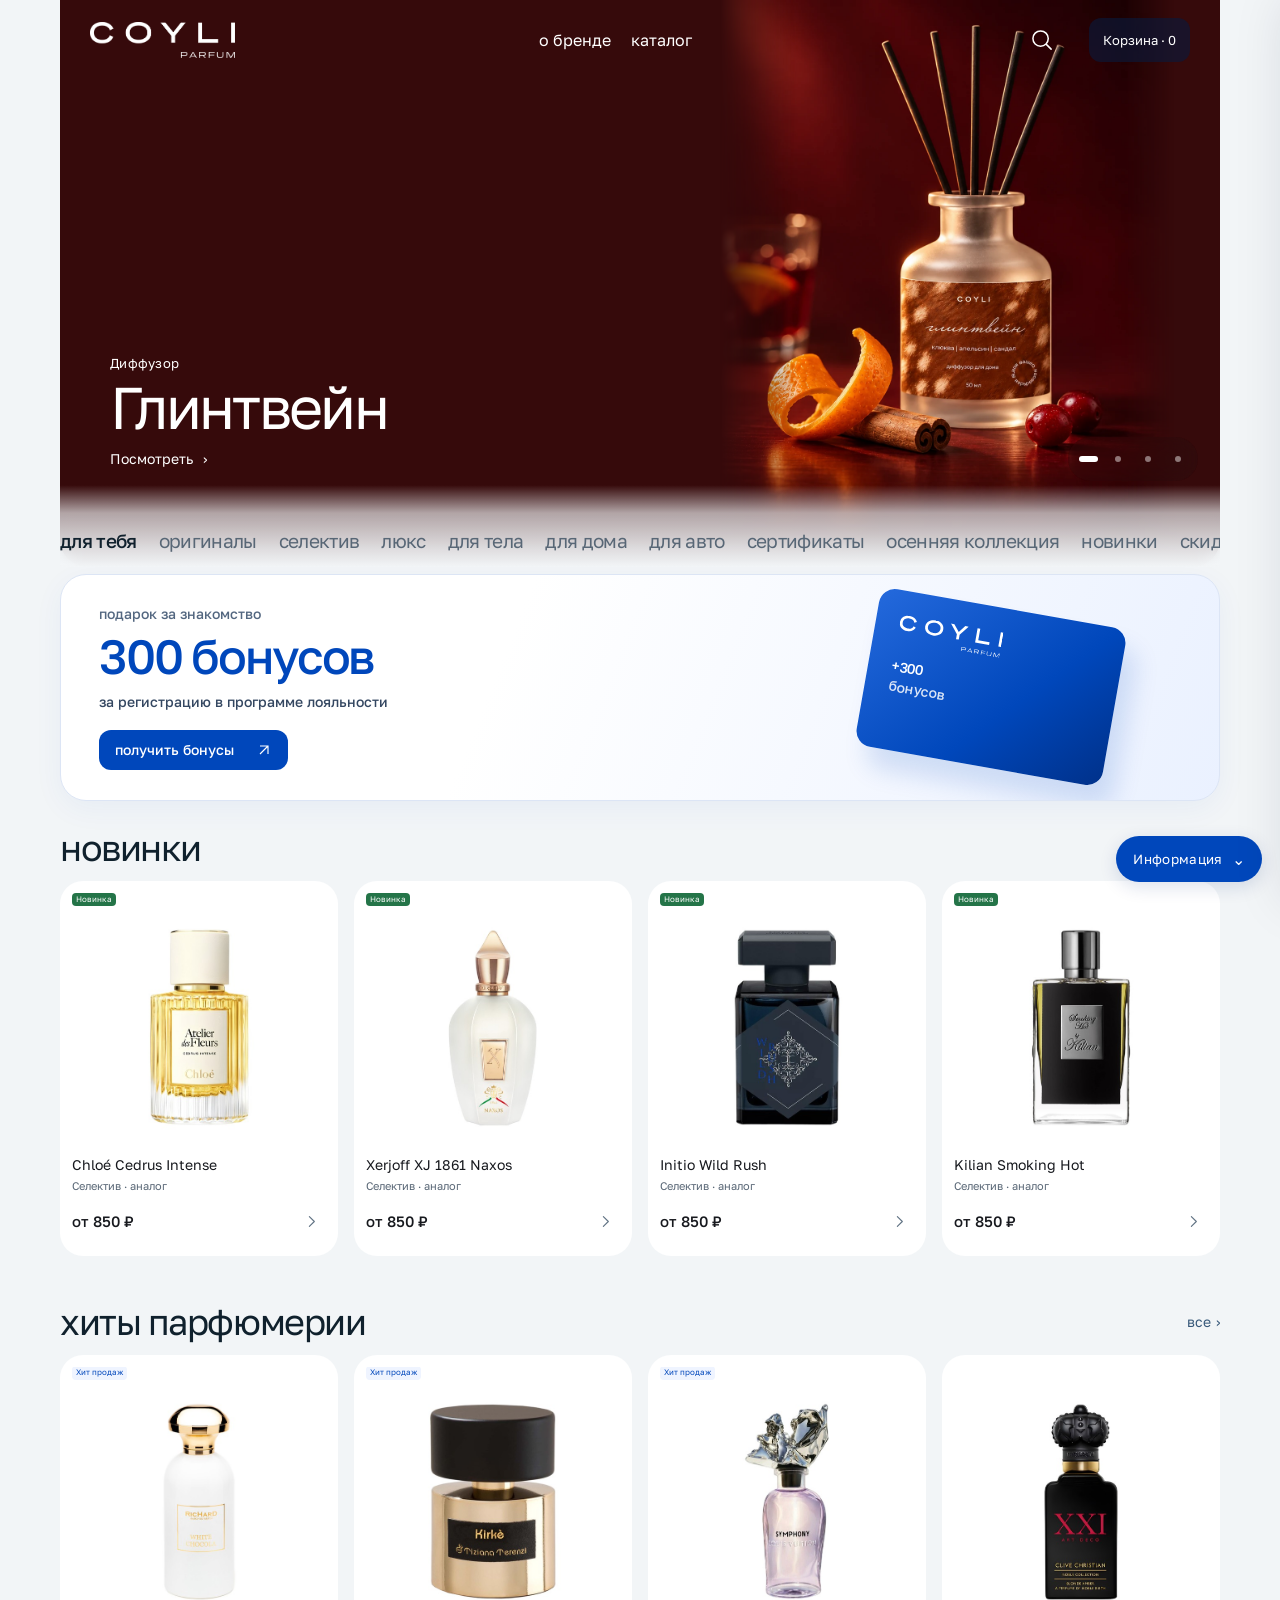
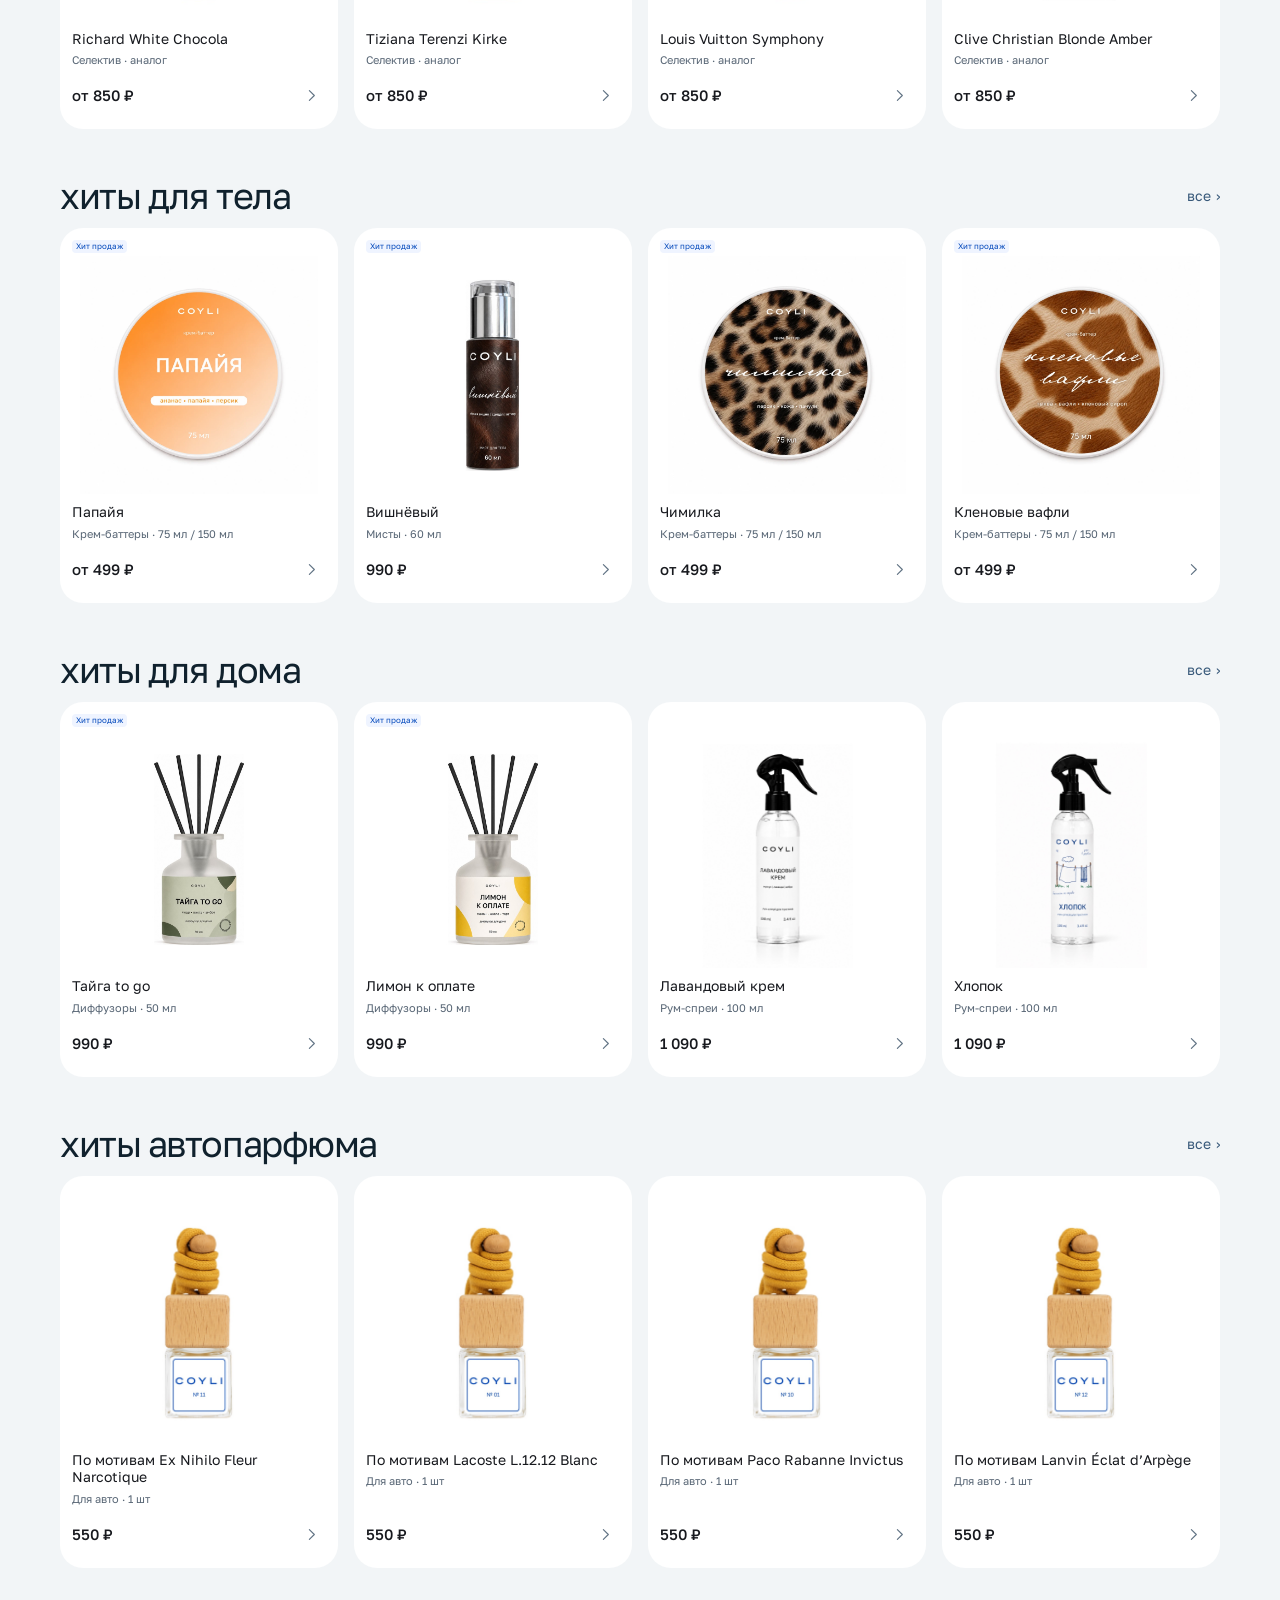
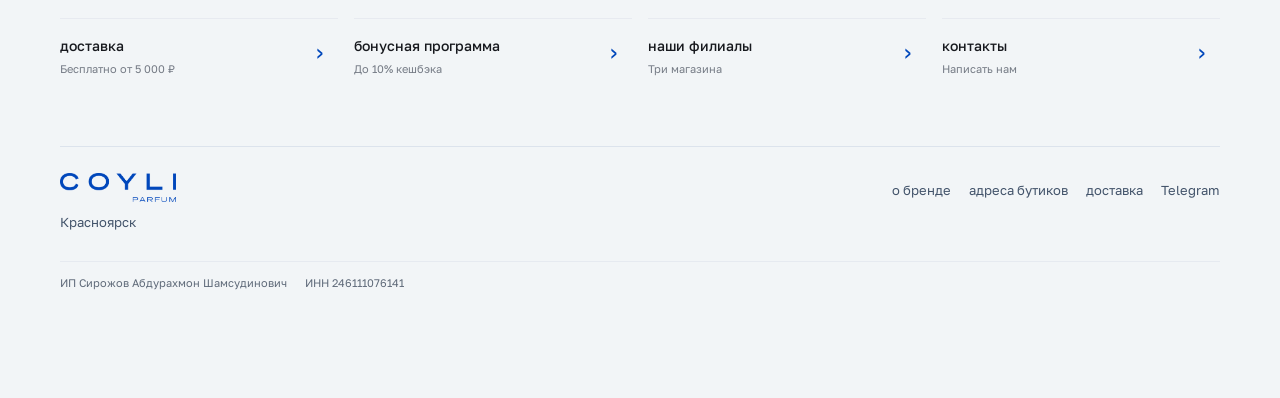
==== index.html @ a5aadf8d "Use original COYLI brandmark, status colours and prominent loyalty card" ====
<!doctype html><html lang="ru"><head><meta charset="utf-8"><meta name="viewport" content="width=device-width,initial-scale=1,viewport-fit=cover"><title>COYLI</title><meta name="application-name" content="COYLI"><meta name="apple-mobile-web-app-title" content="COYLI"><meta name="apple-mobile-web-app-capable" content="yes"><meta name="mobile-web-app-capable" content="yes"><meta name="apple-mobile-web-app-status-bar-style" content="default"><meta name="theme-color" content="#ffffff"><link rel="apple-touch-icon" sizes="180x180" href="assets/app/catalog-touch-180.png?v=20261118-brand-original"><link rel="icon" href="favicon.ico?v=20261118-brand-original" sizes="16x16 32x32 48x48"><link rel="icon" type="image/png" sizes="32x32" href="assets/app/catalog-favicon-32.png?v=20261118-brand-original"><link rel="manifest" href="manifest.webmanifest?v=20261118-brand-original"><link rel="preconnect" href="https://fonts.googleapis.com"><link rel="preconnect" href="https://fonts.gstatic.com" crossorigin><link href="https://fonts.googleapis.com/css2?family=Golos+Text:wght@400;500&display=swap" rel="stylesheet"><style>:root{font-family:"Golos Text",Arial,sans-serif;color:#08080D;background:#fff}*{box-sizing:border-box}body{margin:0}header{position:sticky;top:0;background:#fff;z-index:4;border-bottom:1px solid #eee;padding:17px max(18px,calc((100vw - 1120px)/2));display:flex;align-items:center;justify-content:space-between}.logo{font-weight:500;letter-spacing:.34em;font-size:25px;color:#0047bb;font-weight:600}.sub{font-size:10px;letter-spacing:0;color:#999}.bag{background:#0047bb;color:white;border:0;border-radius:22px;padding:11px 15px;cursor:pointer}.wrap{max-width:1120px;margin:auto;padding:24px 16px 90px}.hero{background:linear-gradient(115deg,#f5f6f9,#e8ecf8);padding:36px 28px;border-radius:23px;margin:18px 0 23px}.hero h1{font-weight:500;font-size:clamp(28px,5vw,48px);margin:0 0 12px;color:#0047bb;letter-spacing:-.04em}.hero p{color:#5c6470;max-width:520px;line-height:1.5}.search{width:100%;padding:16px 18px;border:1px solid #dedede;border-radius:14px;font-size:16px;outline:none}.search:focus{border-color:#0047bb}.tabs{display:flex;gap:9px;overflow:auto;padding:16px 0 20px}.tab{border:0;border-radius:22px;background:#f0f0f0;color:#555;white-space:nowrap;padding:11px 16px;cursor:pointer}.tab.active{background:#0047bb;color:#fff}.status{display:flex;justify-content:space-between;align-items:center;color:#777;font-size:13px;margin:5px 0 16px}.grid{display:grid;grid-template-columns:repeat(4,minmax(0,1fr));gap:14px}.item{background:#f1f1f1;border-radius:19px;padding:14px;display:flex;flex-direction:column;min-height:265px;cursor:pointer}.visual{height:145px;display:flex;justify-content:center;align-items:center;overflow:hidden}.bottle{width:65px;height:108px;border-radius:13px 13px 10px 10px;background:linear-gradient(90deg,#dce3f1,#fff 45%,#d4dce9);box-shadow:8px 8px 20px #0001;position:relative;display:flex;align-items:center;justify-content:center}.bottle:before{content:'';position:absolute;top:-12px;width:34px;height:16px;border-radius:4px;background:#a7a9ad}.bottle span{font-size:10px;letter-spacing:2px;color:#0047bb}.visual.home .bottle{width:85px;height:90px;background:linear-gradient(90deg,#e8d5bd,#fff4e9,#d5b9a0)}.visual.home .bottle:before{background:#b3b3b3;width:90px;height:12px;top:-7px}.visual.car .bottle{height:83px;width:57px;background:linear-gradient(90deg,#e7c892,#fff,#dbbb8b)}.name{font-weight:500;font-size:14px;line-height:1.3;min-height:35px}.meta{font-size:12px;color:#777;margin:7px 0;line-height:1.4;flex:1}.bottom{display:flex;justify-content:space-between;align-items:center;gap:8px}.price{font-weight:500;font-size:15px}.plus{border:0;background:#fff;border-radius:50%;width:32px;height:32px;font-size:22px;cursor:pointer}.overlay{position:fixed;inset:0;background:#0006;z-index:8;display:none;align-items:flex-end;justify-content:center}.overlay.open{display:flex}.panel{background:#fff;width:min(560px,100%);max-height:calc(100dvh - 12px);overflow-y:auto;overscroll-behavior:contain;border-radius:25px 25px 0 0;padding:20px 24px 36px}.close{position:sticky;top:0;float:right;z-index:30;display:flex;align-items:center;justify-content:center;border:0;background:#f0f0f0;color:#111;border-radius:50%;width:44px;height:44px;font-size:29px;line-height:1;cursor:pointer;box-shadow:0 1px 8px #0002}.pillset{display:flex;flex-wrap:wrap;gap:8px;margin:12px 0 22px}.pill{border:1px solid #ddd;border-radius:11px;padding:10px 13px;background:#fff;cursor:pointer}.pill.selected{border-color:#0047bb;color:#0047bb;background:#eff4ff}.primary{width:100%;background:#0047bb;border:0;color:white;border-radius:14px;padding:16px;font-size:15px;cursor:pointer}.muted{font-size:12px;color:#888;line-height:1.5}.cartline{display:flex;justify-content:space-between;gap:15px;border-bottom:1px solid #eee;padding:13px 0}.actions{display:flex;gap:10px}.actions>*{flex:1}.secondary{background:#eee;border:0;border-radius:14px;padding:14px;cursor:pointer}footer{padding:32px 0;color:#999;font-size:12px}@media(max-width:750px){.grid{grid-template-columns:repeat(2,minmax(0,1fr));gap:10px}.item{padding:12px;min-height:255px}.visual{height:120px}.hero{padding:30px 22px}.logo{font-size:22px}.name{font-size:12px}.wrap{padding-top:10px}}.product-photo{width:100%;height:100%;object-fit:contain;display:block;border-radius:12px;background:#fff}.brand-link{display:flex;align-items:center;text-decoration:none}.brand-logo{display:block;width:164px;height:auto;max-height:56px;object-fit:contain}@media(max-width:750px){.brand-logo{width:130px}header{padding-top:12px;padding-bottom:12px}}/* Единый вид товарных карточек */
.grid{align-items:stretch}.item{background:#f6f6f6;min-height:310px;padding:12px;transition:transform .15s ease}.item:active{transform:scale(.99)}
.visual{height:auto;aspect-ratio:1/1;background:#fff;border-radius:14px;margin-bottom:12px;overflow:hidden;flex-shrink:0}
.product-photo{width:100%;height:100%;object-fit:contain;object-position:center;background:#fff;border-radius:0}

.item .name{min-height:0;font-size:15px;line-height:1.35;margin-bottom:7px}
.item .meta{font-size:12px;line-height:1.5;margin:0 0 13px;min-height:34px}
.item .bottom{margin-top:auto}.item .plus{color:#0047bb;font-size:26px;width:36px;height:36px}
.panel .visual{height:260px!important;max-width:360px;margin:0 auto 15px;aspect-ratio:auto;overflow:visible;display:flex;align-items:center;justify-content:center}.panel .product-photo{width:100%;height:100%;object-fit:contain;object-position:center;display:block}
@media(max-width:750px){.grid{gap:10px}.item{padding:10px;min-height:280px;border-radius:17px}.item .name{font-size:13px}.item .meta{font-size:11px}.visual{margin-bottom:10px}.panel .visual{height:230px!important;overflow:visible}}
@media(min-width:751px){.grid{grid-template-columns:repeat(4,minmax(0,1fr))}}
/* Фото и ноты импортированного каталога */
.panel .product-notes{white-space:pre-line;line-height:1.65;font-size:13px;color:#555}

/* Equal bottle height and centering from untouched source photos. */
.photo-frame{height:100%;width:auto;aspect-ratio:1;max-width:100%;position:relative;overflow:hidden;background:#fff;flex-shrink:0}
.photo-frame .product-photo{position:absolute;max-width:none;border-radius:0}
.sale-badge{display:inline-block;align-self:flex-start;background:#0047bb;color:#fff;border-radius:7px;padding:5px 8px;font-size:12px;margin-bottom:8px}.old-price{color:#888;font-size:12px;font-weight:400;margin-right:6px;white-space:nowrap}.sale-price{color:#0047bb;white-space:nowrap}.availability{font-size:11px;line-height:1.5;color:#52614d;margin:0 0 10px}.original-location{color:#0047bb;background:#f3f6fc;border-radius:12px;padding:14px 16px;margin:0 0 16px;font-size:13px;line-height:1.5}.original-location[hidden]{display:none}.item .bottom .price{display:flex;flex-wrap:wrap;align-items:baseline;gap:3px}.panel .old-price{font-size:17px}.panel .availability{font-size:13px}
</style><link rel="stylesheet" href="gift-cards.css?v=20261116-2"><style>
.coyli-services{margin:22px 0 30px}.coyli-services h2{font-size:21px;font-weight:400;letter-spacing:-.025em;margin:0 0 17px;color:#222}.coyli-services-grid{display:grid;grid-template-columns:repeat(4,minmax(0,1fr));gap:12px}.coyli-service{border:1px solid #ebedf1;border-radius:15px;background:#fafbfc;padding:18px 15px;text-align:left;cursor:pointer;color:#252a33;min-height:125px;display:flex;flex-direction:column;gap:10px;font:inherit}.coyli-service svg{width:24px;height:24px;stroke:#0047bb;stroke-width:1.4;fill:none}.coyli-service strong{font-size:14px;font-weight:500}.coyli-service small{font-size:11px;line-height:1.5;color:#7c828d}.coyli-info-overlay{position:fixed;inset:0;background:#10172580;z-index:12;display:none;align-items:flex-end;justify-content:center}.coyli-info-overlay.open{display:flex}.coyli-info-panel{background:white;border-radius:22px 22px 0 0;padding:26px 24px 36px;width:min(580px,100%);max-height:85dvh;overflow:auto}.coyli-info-panel h2{font-size:26px;font-weight:400;letter-spacing:-.03em;margin:0 42px 18px 0}.coyli-info-panel p,.coyli-info-panel li{font-size:14px;line-height:1.7;color:#59606a}.coyli-info-panel h3{font-size:15px;font-weight:500;margin:20px 0 6px}.coyli-info-panel .coyli-info-close{float:right;border:0;background:#f2f3f5;border-radius:50%;width:36px;height:36px;font-size:23px;cursor:pointer}.coyli-info-panel a{color:#0047bb;text-decoration:none}.coyli-info-panel .coyli-info-link{display:inline-block;margin-top:12px;padding:12px 17px;background:#0047bb;color:#fff;border-radius:10px;font-size:13px}@media(max-width:650px){.coyli-services-grid{grid-template-columns:repeat(2,minmax(0,1fr));gap:9px}.coyli-service{min-height:124px;padding:15px 12px}.coyli-service strong{font-size:13px}.coyli-services h2{font-size:19px}}
</style><style>
/* Quiet, editorial navigation rather than dashboard tiles */
.coyli-services{margin:28px 0 35px;border-top:1px solid #e9ebef}
.coyli-services h2{font-size:12px;font-weight:400;letter-spacing:.12em;text-transform:uppercase;color:#0047bb;margin:23px 0 8px}
.coyli-services-grid{display:grid;grid-template-columns:repeat(2,minmax(0,1fr));gap:0 32px}
.coyli-service{background:transparent;border:0;border-bottom:1px solid #e9ebef;border-radius:0;min-height:0;padding:20px 4px;display:grid;grid-template-columns:1fr 18px;gap:5px 10px;align-items:center}
.coyli-service svg{display:none}
.coyli-service:after{content:'›';grid-column:2;grid-row:1/3;color:#0047bb;font-size:24px;font-weight:300;line-height:1;font-family:Arial,sans-serif}
.coyli-service strong{font-size:16px;font-weight:400;letter-spacing:-.01em}
.coyli-service small{font-size:12px;color:#90949b}
.coyli-info-overlay{background:rgba(15,22,35,.32)}
.coyli-info-panel{border-radius:20px 20px 0 0;padding:28px 25px 38px}
.coyli-info-panel h2{font-size:25px;font-weight:400}
.coyli-info-panel h3{font-size:12px;font-weight:500;letter-spacing:.11em;text-transform:uppercase;color:#0047bb;margin:24px 0 9px}
.coyli-info-panel p,.coyli-info-panel li{font-size:14px;color:#5f646d;line-height:1.75}
@media(max-width:650px){.coyli-services-grid{grid-template-columns:1fr}.coyli-services h2{font-size:11px}.coyli-service{padding:16px 3px}.coyli-service strong{font-size:15px}}
</style><style>
/* COYLI storefront refresh — editorial hero, quick shopping navigation */
[hidden]{display:none!important}
:root{--coyli-blue:#0047BB}html{scroll-behavior:smooth}body{background:#fff;color:#17191e}
header{padding-top:14px;padding-bottom:14px;border-bottom:1px solid #f0f0f2}
.bag{border-radius:12px;font-size:12px;font-weight:400;padding:12px 14px}
.wrap{padding-top:12px}.hero{margin:4px 0 16px;background:#f4f5f8;border-radius:16px;padding:40px 34px;min-height:280px;display:flex;align-items:center}
.hero-copy{max-width:650px}.hero-kicker,.coyli-kicker{font-size:10px;letter-spacing:.16em;color:#0047BB;font-weight:400}
.hero h1{color:#20242b;font-size:clamp(28px,4vw,44px);font-weight:400;line-height:1.14;letter-spacing:-.045em;margin:16px 0 12px;max-width:590px}
.hero p{color:#737986;font-size:14px;line-height:1.65;margin:0 0 22px;max-width:390px}
.coyli-hero-cta{display:inline-flex;gap:16px;align-items:center;text-decoration:none;background:#0047BB;color:#fff;border-radius:10px;padding:12px 17px;font-size:13px;font-weight:400}
.coyli-hero-cta span{font-family:Arial,sans-serif;font-size:17px}
.coyli-quick{display:grid;grid-template-columns:repeat(4,minmax(0,1fr));gap:10px;margin:18px 0 33px}
.coyli-quick button{border:1px solid #eef0f2;background:#f7f8fa;border-radius:13px;padding:20px 15px;min-height:92px;display:flex;flex-direction:column;justify-content:flex-end;text-align:left;gap:7px;cursor:pointer;font-family:inherit;color:#20242b}
.coyli-quick span{font-size:14px;font-weight:500}.coyli-quick small{font-size:11px;color:#8a8f99}
.coyli-catalog-heading{margin:0 0 15px;scroll-margin-top:100px}.coyli-catalog-heading h2{font-size:25px;font-weight:400;letter-spacing:-.035em;margin:9px 0 0}
.search{background:#f6f7f9;border:1px solid transparent;border-radius:12px;padding:16px 18px;font-family:inherit;font-size:14px}
.search:focus{background:#fff;border-color:#0047BB}
.tabs{gap:7px;padding:13px 0 17px;scrollbar-width:none}.tabs::-webkit-scrollbar{display:none}
.tab{border-radius:9px;padding:11px 14px;background:#f4f5f6;color:#535964;font-size:12px;font-family:inherit}
.tab.active{background:#0047BB;color:#fff}.status{font-size:12px;color:#9196a0}
.grid{gap:13px}.item{background:#fff;border:1px solid #f0f0f2;border-radius:13px;padding:11px;min-height:0}
.visual{background:#f8f8f9;border-radius:10px;margin-bottom:12px}.product-photo,.photo-frame{background:#fff}
.item .name{font-size:13px;font-weight:500}.item .meta{font-size:11px;color:#9297a0}
.item .price{font-size:14px}.item .plus{background:#0047BB;color:#fff;border-radius:10px;font-size:22px;width:34px;height:34px;line-height:1}
.coyli-services{margin:55px 0 24px;padding-top:20px;border-top:1px solid #eceef1}
.coyli-services h2{font-size:13px;color:#252b33;letter-spacing:0;text-transform:none;font-weight:500;margin:4px 0 10px}
.coyli-services-grid{grid-template-columns:repeat(4,minmax(0,1fr));gap:0 22px}
.coyli-service{padding:16px 0;grid-template-columns:1fr 12px;min-height:0}
.coyli-service:after{content:'›';font-family:Arial,sans-serif;font-size:21px;color:#0047BB;line-height:1}
.coyli-service strong{font-size:13px;font-weight:400}.coyli-service small{font-size:11px}
@media(max-width:750px){
header{padding:12px 17px}.wrap{padding:10px 15px 75px}
.hero{min-height:0;padding:30px 23px 29px;margin:0 0 13px;border-radius:15px}
.hero h1{font-size:29px;max-width:340px;margin:13px 0 12px}
.hero p{font-size:13px;line-height:1.55;margin-bottom:19px}
.coyli-quick{grid-template-columns:repeat(4,minmax(0,1fr));gap:7px;margin:12px 0 29px}
.coyli-quick button{padding:12px 8px;min-height:78px;border-radius:10px;gap:6px}
.coyli-quick span{font-size:11px;line-height:1.25}.coyli-quick small{font-size:9px;line-height:1.3}
.coyli-catalog-heading h2{font-size:23px}.coyli-catalog-heading{margin-bottom:12px}
.grid{gap:9px}.item{padding:8px;border-radius:12px}
.item .name{font-size:12px}.item .meta{font-size:10px}
.coyli-services{margin-top:40px}.coyli-services-grid{grid-template-columns:repeat(2,minmax(0,1fr));gap:0 16px}
.coyli-service{padding:14px 0}.coyli-service strong{font-size:12px}.coyli-service small{font-size:10px}
}
</style><style>
/* 2026 refined storefront: visual rhythm, information visible before products */
.hero{position:relative;overflow:hidden;background:linear-gradient(125deg,#f5f5f6 0%,#eef1f7 62%,#dce6f7 100%);min-height:320px}
.hero:before{content:"";position:absolute;width:360px;height:360px;right:-110px;top:-125px;border-radius:50%;background:radial-gradient(circle,#fff9 0%,#ffffff00 72%);pointer-events:none}
.hero:after{content:"COYLI";position:absolute;right:24px;bottom:-45px;font-size:clamp(90px,16vw,190px);letter-spacing:.16em;color:#0047BB08;pointer-events:none;font-weight:500}
.hero-copy{position:relative;z-index:1}
.hero h1{max-width:490px;font-size:clamp(30px,4.1vw,49px);line-height:1.12}
.coyli-benefits{display:flex;flex-wrap:wrap;gap:7px 22px;margin:18px 0 18px;padding:0 4px;color:#596575;font-size:11px}
.coyli-benefits span{display:flex;align-items:center;gap:8px}
.coyli-benefits span:before{content:"";display:block;width:5px;height:5px;background:#0047BB;border-radius:50%}
.coyli-services{margin:0 0 25px;padding:0;border:0}
.coyli-services h2{display:none}
.coyli-services-grid{display:grid;grid-template-columns:repeat(4,minmax(0,1fr));gap:9px}
.coyli-service{background:#fff;border:1px solid #e8ebf0;border-radius:13px;padding:14px 12px;min-height:76px;display:grid;grid-template-columns:1fr 13px;align-content:center;gap:5px 4px;transition:border-color .2s,background .2s}
.coyli-service:hover{border-color:#b8c8e5;background:#f9fbff}
.coyli-service:after{content:"›";font-size:21px;grid-row:1/3;grid-column:2;align-self:center}
.coyli-service strong{font-size:12px;font-weight:500;color:#28303b}
.coyli-service small{font-size:10px;line-height:1.3;color:#858d9b}
.coyli-quick{margin:14px 0 31px}
.coyli-quick button{position:relative;overflow:hidden;background:linear-gradient(140deg,#f6f7f9,#e9eef7);border:0;min-height:98px;padding:16px}
.coyli-quick button:nth-child(2){background:linear-gradient(135deg,#f8f5f2,#f0e8e2)}
.coyli-quick button:nth-child(3){background:linear-gradient(135deg,#f5f2ec,#e9e3d8)}
.coyli-quick button:nth-child(4){background:linear-gradient(135deg,#eef3fb,#e3eaf8)}
.coyli-quick button:after{content:"↗";position:absolute;right:13px;top:10px;font-size:17px;color:#0047BB;font-family:Arial,sans-serif}
.coyli-quick span{font-size:14px}.coyli-quick small{font-size:11px}
@media(max-width:750px){
.hero{min-height:0;padding:29px 23px 32px}
.hero:after{font-size:100px;right:-15px;bottom:-23px}
.hero h1{font-size:30px;max-width:330px}
.coyli-benefits{gap:9px 15px;margin:14px 0 15px;font-size:10px}
.coyli-services{margin:0 0 20px}
.coyli-services-grid{grid-template-columns:repeat(2,minmax(0,1fr));gap:8px}
.coyli-service{min-height:70px;padding:12px 13px;border-radius:12px}
.coyli-service strong{font-size:12px}.coyli-service small{font-size:10px}
.coyli-quick{display:grid;grid-template-columns:repeat(2,minmax(0,1fr));gap:9px;margin:0 0 27px}
.coyli-quick button{min-height:92px;padding:16px 13px}
.coyli-quick span{font-size:14px}.coyli-quick small{font-size:11px}
}
</style><style>
/* Always-accessible COYLI information drawer */
.coyli-side-trigger{position:fixed;right:0;top:44%;z-index:85;display:flex;align-items:center;gap:9px;writing-mode:vertical-rl;transform:none;background:#0047BB;color:white;border:0;border-radius:12px 0 0 12px;padding:17px 10px;font:500 11px/1.2 inherit;letter-spacing:.025em;box-shadow:0 5px 18px #002c7a24;cursor:pointer}
.coyli-side-trigger span:last-child{font-size:16px}
.coyli-side-backdrop{position:fixed;inset:0;background:#141a2880;z-index:180;opacity:0;pointer-events:none;transition:opacity .22s}
.coyli-side-backdrop.open{opacity:1;pointer-events:auto}
.coyli-side-drawer{position:fixed;right:0;top:0;bottom:0;width:min(380px,90vw);background:#fff;z-index:181;box-shadow:-12px 0 50px #0d1a3220;transform:translateX(105%);transition:transform .25s ease;overflow-y:auto;padding:30px 24px}
.coyli-side-drawer.open{transform:translateX(0)}
.coyli-side-head{display:flex;justify-content:space-between;align-items:start;gap:15px;margin-bottom:34px}
.coyli-side-head small{font-size:10px;letter-spacing:.18em;color:#0047BB}
.coyli-side-head h2{font-size:25px;font-weight:400;line-height:1.2;margin:13px 0 0;letter-spacing:-.035em}
.coyli-side-head button{border:0;background:#f3f5f7;border-radius:50%;width:36px;height:36px;font-size:24px;cursor:pointer;color:#323b4a}
.coyli-side-links{display:grid}
.coyli-side-links button{position:relative;display:flex;flex-direction:column;align-items:flex-start;text-align:left;gap:8px;padding:19px 32px 19px 0;border:0;border-bottom:1px solid #eceef1;background:#fff;font-family:inherit;cursor:pointer}
.coyli-side-links strong{font-size:15px;font-weight:500;color:#242a34}
.coyli-side-links small{font-size:12px;color:#8a919c}
.coyli-side-links button>span{position:absolute;right:0;top:25px;color:#0047BB;font-size:19px}
@media(max-width:750px){.coyli-side-trigger{top:auto;bottom:100px;right:12px;writing-mode:horizontal-tb;border-radius:50px;padding:12px 15px;font-size:11px;box-shadow:0 4px 18px #002c7a30}.coyli-side-trigger span:last-child{transform:rotate(-90deg)}.coyli-side-drawer{padding:28px 22px}}
</style><style>
/* Rounded, shopping-first COYLI mobile storefront */
.hero{background:linear-gradient(120deg,#eee7df,#d6c5b8 65%,#bda99b);border-radius:25px;min-height:310px;padding:40px 32px;margin:8px 0 22px;overflow:hidden}
.hero:after{content:"";right:-70px;bottom:-85px;width:300px;height:300px;border-radius:50%;background:radial-gradient(circle at 35% 35%,#ffffff70,#ad826b40 60%,transparent 70%);position:absolute;pointer-events:none}
.hero h1{color:#342922;font-size:clamp(32px,4.5vw,53px);max-width:480px;letter-spacing:-.045em;font-weight:400}
.hero p{color:#655a55}.hero-kicker{color:#665044}
.coyli-hero-cta{background:#fff;color:#2d2927;border-radius:999px;padding:13px 19px}
.coyli-quick{display:flex!important;gap:17px;overflow-x:auto;scroll-snap-type:x mandatory;padding:2px 3px 14px;margin:0 0 17px;scrollbar-width:none}
.coyli-quick[hidden]{display:none!important}
.coyli-quick button,.coyli-quick button:nth-child(n){background:transparent;border:0;border-radius:0;min-height:0;min-width:91px;width:91px;flex:0 0 91px;padding:0;display:flex;align-items:center;justify-content:flex-start;flex-direction:column;gap:10px;scroll-snap-align:start}
.coyli-quick button:after{display:none}
.coyli-category-circle{display:grid;place-items:center;width:84px;height:84px;border-radius:50%;background:linear-gradient(140deg,#f1f3f7,#dfe7f5);border:4px solid white;outline:1px solid #e8ebf1;color:#0047BB;font-size:32px;font-weight:300}
.coyli-quick button:nth-child(2) .coyli-category-circle{background:#0047BB;color:#fff}
.coyli-quick button:nth-child(3) .coyli-category-circle{background:#f3e8e2;color:#8c6654}
.coyli-quick button:nth-child(4) .coyli-category-circle{background:#e9e2d9;color:#84684f}
.coyli-quick button:nth-child(5) .coyli-category-circle{background:#f4ede3;color:#9b7a56}
.coyli-category-name{font-size:11px!important;color:#343b45;line-height:1.25;text-align:center;font-weight:500;white-space:normal}
.coyli-home-links{display:grid;grid-template-columns:repeat(4,minmax(0,1fr));gap:10px;margin:13px 0 30px}
.coyli-home-links button{position:relative;border:0;border-radius:19px;background:#f5f6f8;text-align:left;padding:20px 23px;min-height:92px;display:flex;flex-direction:column;gap:8px;cursor:pointer;font-family:inherit}
.coyli-home-links button span{font-size:14px;font-weight:500;color:#242b35}
.coyli-home-links button small{font-size:11px;color:#858d99}
.coyli-home-links button b{position:absolute;right:15px;top:18px;color:#0047BB;font-size:23px;font-weight:300}
.coyli-side-trigger{bottom:96px}
.coyli-catalog-heading h2{font-size:25px;font-weight:500}
.item{border-radius:20px}.visual{border-radius:16px}.item .plus{border-radius:50%}
@media(max-width:750px){
.hero{padding:29px 24px;min-height:285px;border-radius:24px;margin:6px 0 21px}
.hero h1{font-size:34px;max-width:310px;line-height:1.12}
.hero p{font-size:13px}
.coyli-quick{gap:12px;margin:0 -15px 10px;padding:4px 15px 15px}
.coyli-quick button,.coyli-quick button:nth-child(n){min-width:79px;width:79px;flex-basis:79px;min-height:0;padding:0}
.coyli-category-circle{width:72px;height:72px;font-size:29px}
.coyli-category-name{font-size:10px!important}
.coyli-home-links{grid-template-columns:repeat(2,minmax(0,1fr));gap:9px;margin:8px 0 27px}
.coyli-home-links button{border-radius:18px;padding:18px 14px;min-height:91px}
.coyli-home-links button span{font-size:12px;padding-right:12px}
.coyli-home-links button small{font-size:10px;line-height:1.35}
.coyli-home-links button b{right:10px;top:15px;font-size:20px}
.item{border-radius:16px}.visual{border-radius:13px}
}
</style><style>.coyli-category-circle{overflow:hidden;background:#fff!important}.coyli-category-circle>span{display:grid;place-items:center;width:100%;height:100%}.coyli-category-circle img{width:100%;height:100%;object-fit:contain;display:block;mix-blend-mode:multiply}.coyli-quick button:nth-child(2) .coyli-category-circle{background:#fff!important;color:#0047BB}.coyli-category-circle:has(img){border:4px solid #fff;box-shadow:0 0 0 1px #e9e9ed}</style><style>
/* Autumn shopping journey, October 2026 */
#catalog-start{scroll-margin-top:100px}.hero.autumn-hero{display:flex;min-height:480px;background:#f2efeb;padding:46px 40px;isolation:isolate}.autumn-hero:before,.autumn-hero:after{display:none}.autumn-hero-photo{position:absolute;right:0;top:0;width:53%;height:100%;object-fit:cover;object-position:50% 66%;z-index:-1}.autumn-hero .hero-copy{width:49%;max-width:480px}.autumn-hero h1{font-size:clamp(32px,4vw,49px)}.autumn-hero .coyli-hero-cta{background:#0047BB;color:white;font-size:13px;min-height:46px}.autumn-hero .hero-kicker{color:#655046}.coyli-quick [aria-pressed="true"] .coyli-category-circle{outline:2px solid #0047BB}.coyli-quick button:first-child .coyli-category-circle{outline-color:#9a6952}#collection-intro{margin:0 0 18px;color:#655a55;font-size:14px;line-height:1.6}#collection-intro .pillset{margin:12px 0}.cart-delivery{padding:14px;background:#f1f5fc;border-radius:14px;font-size:14px}.hero[hidden]{display:none!important}button,a{touch-action:manipulation}button:focus-visible,a:focus-visible{outline:2px solid #0047BB;outline-offset:4px}.coyli-home-links{margin-bottom:24px}
@media(max-width:750px){.hero.autumn-hero{height:550px;min-height:0;display:block;padding:24px 22px;margin-bottom:18px}.autumn-hero-photo{width:100%;height:100%;object-fit:cover;object-position:center 58%}.autumn-hero .hero-copy{position:static;width:100%;max-width:none}.autumn-hero h1{font-size:29px;max-width:300px;margin:9px 0}.autumn-hero p{margin:0;font-size:12px}.autumn-hero .coyli-hero-cta{position:absolute;bottom:22px;left:22px;right:22px;justify-content:space-between;min-height:46px}.hero-kicker{font-size:9px}.coyli-home-links button{min-height:75px;padding:14px}.coyli-side-trigger{bottom:20px}.coyli-category-circle{border-radius:24px}.coyli-catalog-heading h2{font-size:25px}}
@media(max-width:360px){.hero.autumn-hero{height:510px}.autumn-hero h1{font-size:26px}}
</style><style id="visible-shopping-shortcuts">
.coyli-quick{display:grid!important;grid-template-columns:repeat(9,minmax(0,1fr));gap:18px 10px;overflow:visible;scroll-snap-type:none;margin:0 0 24px;padding:0}
.coyli-quick button,.coyli-quick button:nth-child(n){width:100%;min-width:0;flex:none;gap:9px}
.coyli-category-circle,.coyli-category-circle:has(img){width:76px;height:76px;border-radius:50%;border:1px solid #e8e9ed;outline:none;box-shadow:none}
.coyli-quick .shortcut-new{background:#eee4db!important;color:#6d422c;font-size:15px;font-style:italic}
.coyli-quick .shortcut-sale{background:#0047BB!important;color:white!important;font-size:33px;letter-spacing:-.08em}
.coyli-quick .shortcut-gift{color:#0047BB;background:#eef3fc!important;font-size:30px}
.coyli-quick [aria-pressed="true"] .coyli-category-circle{box-shadow:0 0 0 2px #0047BB;outline:none}
.autumn-hero h1{font-size:clamp(40px,4.8vw,60px);line-height:1.03;letter-spacing:-.04em;font-weight:400;margin:17px 0}
.autumn-hero .hero-kicker{font-size:10px;letter-spacing:.15em}
@media(max-width:750px){
.coyli-quick{grid-template-columns:repeat(5,minmax(0,1fr));gap:17px 8px;margin:0 0 24px;padding:0;overflow:visible}
.coyli-quick button,.coyli-quick button:nth-child(n){width:100%;min-width:0;gap:8px}
.coyli-category-circle,.coyli-category-circle:has(img){width:58px;height:58px;border-radius:50%}
.coyli-category-name{font-size:10px!important;line-height:1.3;font-weight:400}
.coyli-quick .shortcut-new{font-size:13px}.coyli-quick .shortcut-sale{font-size:29px}
.hero.autumn-hero{height:480px;padding:24px 22px}
.autumn-hero h1{font-size:37px;max-width:260px;margin:10px 0 9px;line-height:1.02}
.autumn-hero p{font-size:11px}
.autumn-hero-photo{object-position:center 58%}
.autumn-hero .coyli-hero-cta{bottom:19px;left:19px;right:19px;font-size:12px}
}
@media(max-width:360px){.coyli-category-circle,.coyli-category-circle:has(img){width:50px;height:50px}.coyli-category-name{font-size:9px!important}.hero.autumn-hero{height:445px}.autumn-hero h1{font-size:32px}}
</style><style id="minimal-category-icons">
#shopping-shortcuts .coyli-category-circle{display:flex;align-items:center;justify-content:center;flex-shrink:0;aspect-ratio:1;background:#f3f3f3!important;color:#424242!important;border:0;outline:0;box-shadow:none;border-radius:50%;width:76px;height:76px;overflow:hidden;transition:background .15s,color .15s}
#shopping-shortcuts .coyli-category-circle svg{display:block;width:28px;height:28px;flex:none}
#shopping-shortcuts .coyli-category-name{color:#383838;font-weight:400}
#shopping-shortcuts [aria-pressed="true"] .coyli-category-circle{background:#e9effb!important;color:#0047BB!important;box-shadow:none;outline:0}
#shopping-shortcuts button:hover .coyli-category-circle{background:#e9e9e9!important}
#shopping-shortcuts button:focus-visible{outline:2px solid #0047BB;outline-offset:4px;border-radius:10px}
@media(max-width:750px){#shopping-shortcuts .coyli-category-circle{width:58px;height:58px}#shopping-shortcuts .coyli-category-circle svg{width:25px;height:25px}}
@media(max-width:360px){#shopping-shortcuts .coyli-category-circle{width:50px;height:50px}#shopping-shortcuts .coyli-category-circle svg{width:23px;height:23px}}
</style><link rel="stylesheet" href="gift-bundles.css?v=20261018-consistent-scale"><style id="coyli-white-storefront">
:root{color-scheme:light;--coyli-blue:#0047bb;background:#fff;color:#17191e}
body{background:#fff;color:#17191e}button,input{font-family:inherit}
header{background:#fff;border:0;padding:18px max(18px,calc((100vw - 1160px)/2));gap:18px}.brand-link{background:none;padding:0}.brand-logo{width:145px}.bag{border-radius:26px;min-height:44px;background:#0047bb;font-size:13px}
.wrap{max-width:1200px;padding:0 20px 80px}
#tabs.tabs{position:sticky;top:0;z-index:6;display:flex;gap:15px;background:#fffffff5;backdrop-filter:blur(16px);-webkit-backdrop-filter:blur(16px);overflow-x:auto;scrollbar-width:none;padding:13px 0 12px;margin:0 0 18px;scroll-snap-type:x proximity}
#tabs .tab{background:none;color:#70757e;white-space:nowrap;padding:7px 0 9px;border:0;border-bottom:2px solid transparent;border-radius:0;min-height:42px;font-size:16px;scroll-snap-align:start}
#tabs .tab.active{color:#0047bb;border-bottom-color:#0047bb}
.hero.autumn-hero{display:flex;align-items:center;height:auto;min-height:400px;padding:38px;border-radius:28px;background:#f2efeb;isolation:isolate}
.hero.autumn-hero:before,.hero.autumn-hero:after{display:none}
.autumn-hero .hero-copy{position:relative;width:44%;max-width:480px;z-index:1}
.autumn-hero-photo{position:absolute;right:0;top:0;width:54%;height:100%;object-fit:cover;object-position:50% 60%;z-index:0}
.autumn-hero h1{color:#20242b;font-size:clamp(34px,4.5vw,56px);line-height:1.04;letter-spacing:-.045em;font-weight:400;margin:16px 0}
.autumn-hero .hero-kicker{color:#655046}.autumn-hero p{font-size:15px;line-height:1.5;color:#665e58;margin:0 0 24px;max-width:290px}
.autumn-hero .coyli-hero-cta{position:static;background:#0047bb;color:#fff;border-radius:25px;padding:14px 19px;min-height:46px;font-size:13px}
#shopping-shortcuts.coyli-quick{display:flex!important;overflow-x:auto;gap:10px;margin:16px 0 28px;padding:0 0 4px;scrollbar-width:none}
#shopping-shortcuts.coyli-quick button:nth-child(n){width:auto;min-width:130px;flex:1;min-height:94px;padding:16px 18px;border:0;border-radius:22px;background:#f4f5f7;align-items:flex-start;justify-content:space-between;gap:12px}
#shopping-shortcuts .coyli-category-circle{width:25px;height:25px;min-height:25px;border:0;border-radius:0;background:none!important;color:#0047bb!important;box-shadow:none;outline:none}
#shopping-shortcuts .coyli-category-circle svg{width:23px;height:23px}
#shopping-shortcuts .coyli-category-name{font-size:13px!important;font-weight:400;color:#252b35}
.coyli-catalog-heading{scroll-margin-top:85px;margin:26px 0 18px}.coyli-catalog-heading h2{font-weight:400;font-size:30px;letter-spacing:-.035em}
.search{border-radius:17px;padding:17px 19px;background:#f5f6f8;font-size:14px}
.status{margin:17px 0;color:#757b85;font-size:12px}.grid{gap:15px;grid-template-columns:repeat(4,minmax(0,1fr));align-items:stretch}
.item{position:relative;border:0;background:#f5f6f8;border-radius:25px;padding:14px;min-height:0;overflow:hidden}
.item .visual{aspect-ratio:1;border-radius:18px;background:#fff;margin-bottom:17px}
.item .name{font-weight:400;font-size:16px;line-height:1.35;color:#17191e;margin-bottom:8px}
.item .meta{font-size:12px;color:#747b86;line-height:1.45;min-height:34px;margin-bottom:17px}
.item .price{font-size:17px;font-weight:400;color:#17191e}.item .plus{border-radius:50%;background:#0047bb;color:#fff;width:38px;height:38px;min-width:38px;font-size:25px}
.sale-badge,.hit-badge{display:inline-block;align-self:flex-start;background:#0047bb;color:#fff;border-radius:20px;padding:6px 10px;font-size:11px;margin:0 0 9px}
.hit-badge{position:absolute;top:24px;left:24px;z-index:1;font-weight:500}
.panel,.coyli-info-panel{background:white;color:#17191e;border-radius:28px 28px 0 0}.panel .visual{border-radius:22px;overflow:hidden}.panel h2{font-weight:400;letter-spacing:-.03em}.primary{border-radius:25px;min-height:48px}.pill{border-radius:16px;min-height:44px}.close{background:#f1f2f4;color:#17191e}
.coyli-home-links{margin:38px 0 15px;display:grid;grid-template-columns:repeat(4,1fr);gap:16px}.coyli-home-links button{background:#fff;border:0;border-top:1px solid #e7eaf0;border-radius:0;padding:18px 0;color:#17191e}.coyli-home-links button span{color:#17191e}.coyli-home-links button small{color:#757b85}
.coyli-side-trigger{background:#0047bb;border-radius:24px;bottom:18px;right:18px;top:auto;writing-mode:horizontal-tb;padding:13px 17px}
button:focus-visible,a:focus-visible{outline:2px solid #0047bb;outline-offset:3px}
@media(max-width:750px){header{padding:16px 17px}.brand-logo{width:124px}.bag{font-size:12px;padding:11px 15px}.wrap{padding:0 16px 85px}
#tabs.tabs{gap:13px;margin:0 -16px 16px;padding:9px 16px 10px;width:calc(100% + 32px)}#tabs .tab{font-size:14px;padding:7px 0 8px}
.hero.autumn-hero{height:auto;min-height:420px;align-items:flex-end;padding:25px 22px;border-radius:26px;background:#f3f0eb}
.autumn-hero-photo{width:100%;height:66%;object-position:center 58%}.hero.autumn-hero:before{display:block;position:absolute;inset:0;width:auto;height:auto;border-radius:0;background:linear-gradient(0deg,#f3f0eb 0%,#f3f0eb 28%,#f3f0eb00 65%);z-index:1;pointer-events:none}
.autumn-hero .hero-copy{position:relative;width:100%;max-width:none;z-index:2}.autumn-hero h1{font-size:36px;max-width:285px;margin:9px 0}.autumn-hero p{font-size:13px;margin:0 0 17px;max-width:250px}.autumn-hero .hero-kicker{font-size:9px}.autumn-hero .coyli-hero-cta{position:static;font-size:12px;min-height:44px;padding:12px 16px}
#shopping-shortcuts.coyli-quick{gap:9px;margin:13px 0 25px}#shopping-shortcuts.coyli-quick button:nth-child(n){flex:0 0 125px;min-width:125px;min-height:92px;padding:15px;border-radius:21px}
.coyli-catalog-heading h2{font-size:26px}.grid{grid-template-columns:repeat(2,minmax(0,1fr));gap:11px}.item{padding:10px;border-radius:22px}.item .visual{border-radius:16px;margin-bottom:14px}.item .name{font-size:14px}.item .meta{font-size:10px;min-height:29px;margin-bottom:14px}.item .price{font-size:15px}.item .plus{width:34px;height:34px;min-width:34px;font-size:23px}.hit-badge{top:18px;left:18px;font-size:10px}.status{font-size:10px;gap:9px}.coyli-home-links{grid-template-columns:repeat(2,1fr);gap:0 15px}}
@media(prefers-reduced-motion:reduce){*{scroll-behavior:auto!important;transition:none!important}}
</style><style id="coyli-bestsellers-style">
.bestsellers{margin:8px 0 30px}.bestsellers[hidden]{display:none!important}
.bestsellers-heading{display:flex;align-items:flex-end;justify-content:space-between;gap:16px;margin:0 0 18px}
.bestsellers-heading p{font-size:10px;letter-spacing:.12em;color:#0047bb;margin:0 0 9px}
.bestsellers-heading h2{font-size:32px;font-weight:400;letter-spacing:-.04em;margin:0;color:#17191e}
.bestsellers-heading button{font-family:inherit;color:#0047bb;border:0;background:none;font-size:13px;min-height:44px;cursor:pointer;white-space:nowrap;padding:4px 0}
.bestsellers-heading button span{margin-left:10px}
.bestsellers-track{display:flex;gap:14px;overflow-x:auto;scroll-snap-type:x mandatory;scrollbar-width:thin;scrollbar-color:#c4d4ef transparent;padding:0 0 12px}
.bestsellers-track .item{flex:0 0 225px;scroll-snap-align:start;display:flex;flex-direction:column}
.bestsellers-track .item .visual{width:100%}
.hit-badge{position:absolute;top:23px;left:23px;right:auto;max-width:calc(100% - 46px);font-size:11px;line-height:1.25;border-radius:20px;background:#0047bb;color:white;padding:7px 11px;z-index:2;margin:0}
.item.has-hit .visual{padding-top:23px}
.product-hit-badge{display:inline-block;background:#0047bb;color:white;border-radius:20px;padding:7px 12px;font-size:12px;margin:0 0 10px}
@media(max-width:750px){.bestsellers{margin:3px 0 24px}.bestsellers-heading{gap:10px;margin-bottom:14px}.bestsellers-heading h2{font-size:27px}.bestsellers-heading p{font-size:8px;letter-spacing:.09em}.bestsellers-heading button{font-size:11px}.bestsellers-heading button span{margin-left:4px}.bestsellers-track{gap:11px;margin-right:-16px;padding-right:16px}.bestsellers-track .item{flex-basis:165px}.hit-badge{font-size:9px;top:18px;left:18px;padding:6px 9px;max-width:calc(100% - 36px)}}
</style><style id="coyli-layout-refinements">
/* Separate campaign copy from photography at every screen size. */
.hero.autumn-hero{display:grid;grid-template-columns:1fr 1.15fr;align-items:stretch;min-height:0;height:auto;padding:0;overflow:hidden;background:#f4f2ee;border-radius:26px;isolation:auto}
.hero.autumn-hero:before,.hero.autumn-hero:after{display:none!important}
.hero.autumn-hero .autumn-hero-photo{position:static;grid-column:2;grid-row:1;width:100%;height:100%;min-height:330px;max-height:440px;object-fit:cover;object-position:center;border-radius:0;z-index:auto}
.hero.autumn-hero .hero-copy{position:static;grid-column:1;grid-row:1;width:100%;max-width:none;padding:38px;display:flex;flex-direction:column;align-items:flex-start;justify-content:center;z-index:auto}
.hero.autumn-hero .hero-kicker{font-size:10px;line-height:1.5;color:#6f655b;letter-spacing:.12em}
.hero.autumn-hero h1{font-size:clamp(30px,3.7vw,46px);line-height:1.08;letter-spacing:-.04em;max-width:390px;margin:13px 0}
.hero.autumn-hero p{font-size:14px;line-height:1.6;max-width:300px;margin:0 0 21px;color:#716b64}
.hero.autumn-hero .coyli-hero-cta{position:static;margin:0;min-height:44px;font-size:13px;padding:13px 18px;align-self:flex-start;white-space:nowrap}
#shopping-shortcuts.coyli-quick button:nth-child(n){display:grid;grid-template-rows:25px 1fr;align-items:start;align-content:stretch;gap:15px;min-height:99px}
#shopping-shortcuts .coyli-category-name{align-self:end;text-align:left;line-height:1.25;white-space:nowrap;font-size:13px!important;min-height:17px}
.item .name{margin-bottom:16px}.item .availability{margin-top:auto}.item .bottom{margin-top:auto}.bestsellers-track .item{min-height:0}
@media(max-width:750px){
.hero.autumn-hero{display:flex;flex-direction:column;height:auto;min-height:0;border-radius:25px}
.hero.autumn-hero .autumn-hero-photo{position:static;width:100%;height:auto;min-height:0;max-height:none;aspect-ratio:1.5;object-fit:cover;object-position:center 55%}
.hero.autumn-hero .hero-copy{position:static;width:100%;padding:22px 22px 25px}
.hero.autumn-hero .hero-kicker{font-size:9px}
.hero.autumn-hero h1{font-size:30px;line-height:1.1;margin:10px 0;max-width:285px}
.hero.autumn-hero p{font-size:13px;line-height:1.5;margin:0 0 18px;max-width:285px}
.hero.autumn-hero .coyli-hero-cta{position:static;left:auto;right:auto;bottom:auto;font-size:12px;min-height:44px;padding:12px 16px}
#shopping-shortcuts.coyli-quick button:nth-child(n){min-height:97px;grid-template-rows:25px 1fr;gap:14px}
#shopping-shortcuts .coyli-category-name{font-size:12px!important}
.item .name{margin-bottom:14px}
}
</style><style id="coyli-compact-hit-labels">
/* Compact labels have their own row and never overlap bottle photography. */
.product-label-row{display:flex;align-items:center;min-height:18px;height:18px;flex:0 0 18px;margin:0 0 7px}
.item .hit-badge,.product-hit-badge{position:static;display:inline-flex;align-items:center;width:max-content;max-width:100%;padding:3px 7px;margin:0;border:0;border-radius:6px;background:rgba(0,71,187,.09);color:#0047bb;font-size:10px;font-weight:400;line-height:1.2;white-space:nowrap;box-shadow:none}
.item.has-hit .visual{padding-top:0}
.panel .product-hit-badge{font-size:11px;padding:4px 8px;margin:0 0 10px}
@media(max-width:750px){.item .hit-badge{font-size:9px;padding:3px 6px}.product-label-row{height:17px;min-height:17px;flex-basis:17px;margin-bottom:6px}}
</style><style id="coyli-hit-label-inside-photo">
/* Keep compact bestseller labels inside the white photo field. */
.item .visual,.item.has-hit .visual{display:grid;grid-template-rows:18px minmax(0,1fr);gap:4px;align-items:stretch;justify-content:stretch;padding:8px;background:#fff}
.item .visual .product-label-row{height:18px;min-height:18px;margin:0;align-items:center;justify-content:flex-start}
.item .visual .hit-badge{position:static;font-size:10px;padding:3px 7px;line-height:1.2;border-radius:8px;background:rgba(0,71,187,.09);color:#0047bb}
.product-image-area{display:flex;align-items:center;justify-content:center;min-width:0;min-height:0;width:100%;height:100%;overflow:hidden}
.item .product-image-area .photo-frame{max-width:100%;height:100%}
@media(max-width:750px){.item .visual,.item.has-hit .visual{grid-template-rows:17px minmax(0,1fr);gap:3px;padding:7px}.item .visual .product-label-row{height:17px;min-height:17px}.item .visual .hit-badge{font-size:9px;padding:3px 6px}}
</style><style>.original-volume-note{padding:12px 14px;background:#f1f5fc;color:#41516c;border-radius:14px;font-size:12px;line-height:1.6;margin:15px 0}</style><style id="coyli-combo-layout">
#bundle-section{background:#fff;color:#17191e;padding:0;margin:25px 0 0}
.combo-heading{max-width:650px;margin:0 0 24px}.combo-heading h2{font-size:38px;letter-spacing:-.045em;line-height:1.1;font-weight:400;margin:11px 0 14px}.combo-heading>p:last-child{font-size:14px;color:#757b85;line-height:1.7}
.gift-budget-tabs{display:flex;gap:8px;overflow-x:auto;padding:0 0 14px;margin:0 0 16px;scrollbar-width:none}.gift-budget-tabs .pill{white-space:nowrap}
.combo-grid{display:grid;grid-template-columns:repeat(3,minmax(0,1fr));gap:18px;align-items:stretch}
.combo-card{border-radius:25px;background:#f5f6f8;overflow:hidden;display:flex;flex-direction:column}
.combo-visual{position:relative;padding:14px 14px 0}.combo-discount{position:absolute;left:25px;top:25px;background:#0047bb;color:#fff;padding:6px 10px;font-size:11px;border-radius:20px}
.combo-scene{display:grid;grid-template-columns:repeat(3,minmax(0,1fr));gap:7px;align-items:center;justify-content:center;background:#fff;border-radius:20px;padding:30px 10px 13px;min-height:205px}
.combo-scene:has(.combo-object:nth-child(2):last-child){grid-template-columns:repeat(2,minmax(0,1fr))}
.combo-scene:has(.combo-object:nth-child(5)){min-height:250px}
.combo-object{display:flex;align-items:center;justify-content:center;aspect-ratio:1;min-width:0;overflow:hidden}
.combo-object>.product-photo{width:100%;height:100%;object-fit:contain}
.combo-object>.photo-frame{width:100%;height:100%;aspect-ratio:1}
.combo-object>.bottle{transform:scale(.65)}
.combo-content{padding:19px;display:flex;flex-direction:column;flex:1}
.combo-budget{font-size:11px;color:#0047bb;margin:0 0 8px}
.combo-content h3{font-size:21px;font-weight:400;letter-spacing:-.025em;line-height:1.25;margin:0 0 17px}
.combo-content ul{list-style:none;padding:0;margin:0 0 20px;flex:1}
.combo-content li{padding:8px 0;border-top:1px solid #e7e9ed;line-height:1.4}
.combo-content li span{display:block;font-size:12px;color:#343b46}
.combo-content li small{display:block;font-size:11px;color:#858b94;margin-top:4px}
.combo-price{display:flex;flex-wrap:wrap;align-items:baseline;gap:5px 11px;margin:10px 0 18px}
.combo-price del{font-size:13px;color:#8b929c}.combo-price strong{font-size:25px;font-weight:400;letter-spacing:-.025em}.combo-price>span{flex-basis:100%;font-size:11px;color:#0047bb}
.combo-content .primary{font-size:13px;border-radius:24px}.combo-content .gift-pack-note{font-size:10px;color:#888f99;margin:12px 0 0;text-align:center}
.combo-location{font-size:11px;color:#0047bb;line-height:1.5;margin:0 0 15px}
.combo-terms{font-size:12px;line-height:1.7;color:#858b95;margin:25px 0}
.combo-detail-intro{font-size:13px;line-height:1.6;color:#7c838d}
.combo-part{padding:16px 0;border-top:1px solid #e6e9ef}.combo-part>label{display:block;font-size:13px;margin-bottom:9px}.combo-part .bundle-select{display:block;width:100%;padding:12px;border:1px solid #dfe4ec;border-radius:12px;background:white;color:#222;font:inherit;font-size:13px;margin-bottom:8px;min-height:44px}
.panel .combo-scene{background:#f6f7f9;margin:15px 0;padding-top:18px;min-height:190px}.panel .combo-object{background:#fff;border-radius:14px}.panel .combo-price{margin-top:20px}.panel .combo-price strong{font-size:28px}
@media(max-width:850px){.combo-grid{grid-template-columns:repeat(2,minmax(0,1fr));gap:13px}}
@media(max-width:550px){.combo-grid{grid-template-columns:1fr;gap:18px}.combo-heading h2{font-size:32px}.combo-heading>p:last-child{font-size:13px}.combo-scene{min-height:205px;padding:30px 14px 14px;gap:10px}.combo-object{max-height:140px}.combo-visual{padding:13px 13px 0}.combo-content{padding:19px}.combo-content h3{font-size:23px}.combo-content li span{font-size:13px}.combo-content li small{font-size:12px}.combo-price strong{font-size:27px}.combo-content .primary{min-height:46px}}
</style><style id="combo-composition-refinement">
.combo-scene,.panel .combo-scene{display:block;position:relative;isolation:isolate;aspect-ratio:1.28;min-height:0;padding:0;margin:0;background:#fff;overflow:hidden;border-radius:18px}
.combo-bag{position:absolute;height:82%;width:47%;right:6%;bottom:10%;z-index:1;display:flex;align-items:flex-end;justify-content:center}
.combo-bag>img,.combo-object>img{width:auto;height:100%;max-width:100%;object-fit:contain;display:block}
.combo-object,.panel .combo-object{position:absolute;bottom:7%;display:flex;align-items:flex-end;justify-content:center;aspect-ratio:auto;min-width:0;max-height:none;background:transparent;border:0;border-radius:0;overflow:visible;mix-blend-mode:normal}
.combo-object.is-butter .combo-cutout{clip-path:ellipse(49% 49% at 50% 50%)}
.combo-cutout{position:relative;display:block;height:100%;max-width:100%;overflow:hidden}
.combo-cutout img{position:absolute;max-width:none;object-fit:fill}
.combo-scene:has(.combo-object:nth-child(5)){min-height:0}
.bottle-photo-pending{font-size:12px;color:#858b94;display:flex;height:100%;align-items:center;justify-content:center}
@media(max-width:550px){.combo-scene,.panel .combo-scene{min-height:0;padding:0;aspect-ratio:1.28}.combo-object{max-height:none}}
</style><style id="combo-aligned-row">.combo-bag,.combo-object,.panel .combo-object{bottom:9%;align-items:flex-end;justify-content:center}.combo-bag .combo-cutout,.combo-object .combo-cutout{flex:none;max-width:none}.combo-scene,.panel .combo-scene{aspect-ratio:1.28}</style><style id="combo-consistent-bag-scale">.combo-scene,.panel .combo-scene{aspect-ratio:2}</style><style>.product-share{display:block;margin:12px 0;color:#0047bb;font:inherit;font-size:13px;padding:11px 14px}</style><link rel="stylesheet" href="app-experience.css?v=20261118-brand-original"><link rel="stylesheet" href="november-sale.css?v=20261112-1"></head><body><header><a class="brand-link" href="./index.html" aria-label="COYLI PARFUM — главная"><img src="[data-uri]" alt="COYLI PARFUM" class="brand-logo"></a><nav class="brand-nav" aria-label="О магазине"><button type="button" data-info="about">о бренде</button><button type="button" onclick="location.hash='categories'">каталог</button></nav><button class="bag" onclick="showCart()">Корзина · <span id="count">0</span></button></header><main class="wrap"><section class="hero autumn-hero brand-cover" aria-label="Осенняя коллекция"><div class="season-track" aria-label="Листайте коллекцию"><article class="season-slide"><img src="assets/collections/autumn-close-diffuser.webp" alt="Диффузор «Глинтвейн» на бордовом фоне с цедрой, корицей и клюквой" fetchpriority="high"><div class="season-copy"><small>Диффузор</small><h1>Глинтвейн</h1><a href="#product-36">Посмотреть <span aria-hidden="true">›</span></a></div></article>
<article class="season-slide"><img src="assets/collections/autumn-close-mists.webp" alt="Мисты COYLI с вишней и вафлей, на которую льётся кленовый сироп" loading="lazy"><div class="season-copy"><small>Мисты для тела</small><h2>Вишнёвый и Кленовые вафли</h2><a href="#autumn-mists">Выбрать мист <span aria-hidden="true">›</span></a></div></article>
<article class="season-slide"><img src="assets/collections/autumn-sachet-burgundy.webp" alt="Аромасаше «Солёная карамель». Восковые кусочки рядом с упаковкой и карамель с солью на бордовом фоне" loading="lazy"><div class="season-copy"><small>Аромасаше</small><h2>Солёная карамель</h2><a href="#product-59">Посмотреть <span aria-hidden="true">›</span></a></div></article>
<article class="season-slide"><img src="assets/collections/autumn-butters-white-lids.webp" alt="Четыре баттера по 75 мл в прозрачных баночках с белыми крышками. «Солёная карамель» открыта" loading="lazy"><div class="season-copy"><small>Осенняя коллекция</small><h2>Крем-баттеры</h2><a href="#autumn-butters">Выбрать из 4 ароматов <span aria-hidden="true">›</span></a></div></article>
</div><div class="season-controls" role="group" aria-label="Выбрать слайд"></div></section>
<div class="shop-menu"><nav id="tabs" class="tabs" aria-label="Разделы каталога"></nav><div id="shop-submenu"></div></div>
<section id="shopping-shortcuts" class="coyli-quick" aria-label="Бонусная программа COYLI"><a class="loyalty-feature" href="https://t.me/Coyly_Bot?start=ref=ckzVnuj2N4" target="_blank" rel="noopener noreferrer"><span class="loyalty-copy"><span class="loyalty-eyebrow">подарок за знакомство</span><strong>300 бонусов</strong><small>за регистрацию в программе лояльности</small><span class="loyalty-cta">получить бонусы <svg aria-hidden="true" width="16" height="16" viewBox="0 0 24 24" fill="none" stroke="currentColor" stroke-width="1.7"><path d="M6 18 18 6M6 6h12v12"/></svg></span></span><span class="loyalty-art" aria-hidden="true"><span class="loyalty-card"><img src="assets/app/coyli-original-logo.svg" alt=""><span class="loyalty-card-value">+300</span><span class="loyalty-card-caption">бонусов</span></span></span></a></section><section id="bestsellers" class="bestsellers" aria-labelledby="bestsellers-title" hidden><div class="bestsellers-heading"><div><h2 id="bestsellers-title">Популярные ароматы</h2></div><button type="button" onclick="selectCategory('Селектив')">Все <span aria-hidden="true">›</span></button></div><div id="bestsellers-track" class="bestsellers-track"></div></section><div id="home-shelves"></div><div id="catalog-start" class="coyli-catalog-heading"><div><span class="coyli-kicker">КАТАЛОГ COYLI PARFUM</span><h2>Найдите свой аромат</h2></div></div><input id="search" class="search" placeholder="Поиск: баккара, груша, чимилка…" autocomplete="off"><div id="collection-intro" hidden><p>Крем-баттеры, мисты и ароматы для дома — все новинки коллекции в одном месте.</p><div id="collection-filters" class="pillset" aria-label="Тип товара в коллекции"></div></div><div class="status"><span id="total"></span><span id="availability-summary">Наличие уточняется</span></div><div class="original-location" id="half-sale-info" hidden>Оригиналы — скидка 15%. Селектив и люкс — скидка 50% на спрей и чистое масло. Цены указаны с учётом скидки.</div><div class="original-location" id="original-location" hidden><details><summary>Об объёмах и наличии</summary><p>Распив от 2 до 100 мл в ТК «Ньютон». Для 100 мл уточните остаток во флаконе. Полный флакон — по запросу.</p></details></div><div class="original-location" id="bottle-info" hidden>Пустые флаконы для любимых ароматов. Шариковые и спреи · цена за 1 штуку. Парфюм приобретается отдельно.</div><section class="grid" id="grid"></section><section id="bundle-section" aria-label="Подарочные наборы" hidden></section><section id="gift-section" aria-label="Подарочные карты" hidden></section><section class="coyli-home-links" aria-label="Информация о магазине"><button type="button" data-info="delivery"><span>доставка</span><small>Бесплатно от 5 000 ₽</small><b>›</b></button><button type="button" data-info="loyalty"><span>бонусная программа</span><small>До 10% кешбэка</small><b>›</b></button><button type="button" data-info="stores"><span>наши филиалы</span><small>Три магазина</small><b>›</b></button><button type="button" data-info="contact"><span>контакты</span><small>Написать нам</small><b>›</b></button></section><footer class="brand-footer"><div class="footer-identity"><img src="coyli-logo.png" loading="lazy" alt="COYLI PARFUM"><span>Красноярск</span></div>
<nav aria-label="Информация для покупателей"><button type="button" data-info="about">о бренде</button><button type="button" data-info="stores">адреса бутиков</button><button type="button" data-info="delivery">доставка</button><a href="https://t.me/coyli_parfum" target="_blank" rel="noopener">Telegram</a></nav>
<p>ИП Сирожов Абдурахмон Шамсудинович <span>ИНН 246111076141</span></p></footer></main><button type="button" class="coyli-side-trigger" id="coyli-side-trigger" aria-controls="coyli-side-drawer" aria-expanded="false" onclick="toggleCoyliDrawer(true)"><span>Информация</span><span aria-hidden="true">⌄</span></button><div class="coyli-side-backdrop" id="coyli-side-backdrop" onclick="toggleCoyliDrawer(false)"></div><aside class="coyli-side-drawer" id="coyli-side-drawer" aria-label="Информация о магазине" aria-hidden="true"><div class="coyli-side-head"><div><small>COYLI PARFUM</small><h2>Полезная информация</h2></div><button type="button" onclick="toggleCoyliDrawer(false)" aria-label="Закрыть меню">×</button></div><div class="coyli-side-links"><button type="button" data-info="delivery"><strong>доставка</strong><small>По Красноярску и России</small><span>→</span></button><button type="button" data-info="loyalty"><strong>бонусная программа</strong><small>До 10% кешбэка</small><span>→</span></button><button type="button" data-info="stores"><strong>наши филиалы</strong><small>Три магазина в Красноярске</small><span>→</span></button><button type="button" data-info="contact"><strong>контакты</strong><small>Поможем с выбором и заказом</small><span>→</span></button></div></aside><div class="coyli-info-overlay" id="coyli-info-overlay" onclick="if(event.target===this)closeCoyliInfo()"><div class="coyli-info-panel" role="dialog" aria-modal="true" aria-labelledby="coyli-info-title"><button type="button" class="coyli-info-close" aria-label="Закрыть" onclick="closeCoyliInfo()">×</button><div id="coyli-info-body"></div></div></div><div class="overlay" id="overlay" onclick="if(event.target===this)hide()"><div class="panel" id="panel"></div></div><script src="gift-card-model.js?v=20261116-1"></script><script src="gift-wishes.js?v=20261116-1"></script>
<script src="gift-cards.js?v=20261116-3"></script><script src="gift-bundles.js?v=20261030-unified-1"></script><script src="november-sale.js?v=20261112-1"></script><script src="catalog-journey.js?v=20261107-2"></script><script>
const coyliInfo={
about:'<h2 id="coyli-info-title">о бренде</h2><p>COYLI PARFUM — три парфюмерных бутика в Красноярске. У нас можно примерить аромат на коже и взять с собой небольшой объём.</p><p>В коллекции для дома — свечи, диффузоры, рум-спреи и саше. Для тела — мисты и крем-баттеры.</p><p>Оригинальные ароматы на распив можно попробовать в ТК «Ньютон».</p>',
delivery:'<h2 id="coyli-info-title">доставка</h2><h3>По Красноярску</h3><p>Доставка через Яндекс Такси или другие службы такси за счёт покупателя. Предоплата — 100%.</p><h3>По России</h3><p>Стоимость доставки рассчитывается по тарифу перевозчика и зависит от города получения.</p><p>Отправляем заказ в течение 3 рабочих дней. После отправки пришлём трек-код для отслеживания.</p><h3>Бесплатная доставка</h3><p>При заказе от 5 000 ₽ — по Красноярску и всей России.</p>',
loyalty:'<h2 id="coyli-info-title">Система лояльности</h2><p>Оформите бонусную карту COYLI PARFUM и получайте бонусы за покупки.</p><h3>Бонусы</h3><ul><li>300 бонусов при регистрации</li><li>500 бонусов в день рождения</li><li>100 бонусов за отзыв</li><li>1 бонус = 1 ₽</li><li>Бонусами можно оплатить до 25% чека</li></ul><h3>Уровни кешбэка</h3><ul><li>START — 3% после регистрации</li><li>SILVER — 5% от 5 000 ₽</li><li>GOLD — 7% от 10 000 ₽</li><li>VIP — 10% от 15 000 ₽</li></ul><h3>Как пользоваться</h3><p>Зарегистрируйте карту по ссылке, а при покупке покажите QR-код или назовите номер телефона. Совершайте покупки, чтобы повышать уровень кешбэка.</p><a class="coyli-info-link" href="https://t.me/Coyly_Bot?start=ref=ckzVnuj2N4" target="_blank" rel="noopener noreferrer">Оформить бонусную карту →</a>',
stores:'<h2 id="coyli-info-title">наши филиалы</h2><h3>ТЦ «Ньютон»</h3><p>ул. Партизана Железняка, 17</p><h3>ТК «Квант»</h3><p>ул. Красной Армии, 10</p><h3>ТЦ «Городской»</h3><p>просп. имени газеты «Красноярский рабочий», 8</p><p>Красноярск. Наличие конкретных товаров может отличаться в разных филиалах.</p>',
contact:'<h2 id="coyli-info-title">контакты</h2><p>Поможем выбрать аромат, уточнить наличие и оформить заказ.</p><a class="coyli-info-link" href="https://t.me/coyli_parfum" target="_blank" rel="noopener">Написать менеджеру в Telegram →</a><p>Или приходите в любой из наших филиалов в Красноярске.</p>'
};function toggleCoyliDrawer(open){document.getElementById('coyli-side-drawer').classList.toggle('open',open);document.getElementById('coyli-side-backdrop').classList.toggle('open',open);document.getElementById('coyli-side-drawer').setAttribute('aria-hidden',String(!open));document.getElementById('coyli-side-trigger').setAttribute('aria-expanded',String(open))}function closeCoyliInfo(){document.getElementById('coyli-info-overlay').classList.remove('open')}document.querySelectorAll('[data-info]').forEach(b=>b.addEventListener('click',()=>{document.getElementById('coyli-info-body').innerHTML=coyliInfo[b.dataset.info];document.getElementById('coyli-info-overlay').classList.add('open');toggleCoyliDrawer(false)}));document.addEventListener('keydown',e=>{if(e.key==='Escape'){closeCoyliInfo();toggleCoyliDrawer(false)}});
const sprayL={5:550,10:1000,15:1400,20:1800,30:2600,50:4150,100:8000},sprayS={5:850,10:1600,15:2300,20:3000,30:4450,50:7250,100:14300},oilL={2:420,3:640,4:850,5:1000,6:1190,7:1380,8:1570,10:1850},oilS={2:660,3:1000,4:1330,5:1625,6:1940,7:2255,8:2570,10:3050};
const p=[];const add=(name,cat,volumes,price,notes='',kind='home')=>p.push({id:p.length+1,name,cat,volumes,price,notes,kind});
[['Брауни',[75]],['Чимилка',[75,150]],['Солёная карамель',[75,150]],['Кленовые вафли',[75,150]],['Груша-тоник',[75,150]],['Сливочная груша',[75,150]],['Папайя',[75,150]],['Манго сгущёнка',[75,150]],['Лимонное безе',[75,150]],['Мусс кокос-лайм',[75,150]],['Земляника',[75,150]],['Сейчас бы дыню',[75]],['Со мной в отпуск',[75]],['Шоколадный круассан',[75]],['Арбузный фреш',[75]]].forEach(([n,v])=>add(n,'Крем-баттер',v,{75:499,150:949},'', 'home'));
['Клубничный чизкейк','Морская дымка','AIR мусс','Сливочная груша','Игристый грейпфрут','Апельсиновое мороженое','Манго сгущёнка','Кленовые вафли','Вишнёвый'].forEach(n=>add(n,'Мисты',[60],{60:990},'', 'spray'));
['Хлопок','Сибирский лес','Белый чай','Лавандовый крем'].forEach(n=>add(n,'Рум-спрей',[100],{100:1090},'', 'spray'));['Клюква на дом','Тайга to go'].forEach(n=>add(n,'Рум-спрей',[200],{200:1590},'', 'spray'));
['Лимон к оплате','Тайга to go','Режим: не беспокоить','Персик в один клик','Глинтвейн'].forEach(n=>add(n,'Диффузор',[50],{50:990},'', 'home'));
['Тайга to go','Клюква на дом','Чуррос','Штрудель','Тёплый хлеб','Кардамон в эфире','Гранатный трафик','Малина к чаю','Перерыв на какао','Дубайский шоколад','Лимон к оплате','Земляника по любви','Ягоды загружаются','Томат по пути','Жареное маршмеллоу','Корица в деле'].forEach(n=>add(n,'Свеча',[110],{110:990},'', 'home'));
['Абрикос','Роза','Белый чай','Лавандовый крем','Клюква на дом','Тайга to go','Солёная карамель'].forEach(n=>add(n,'Аромасаше',[75],{75:790},'', 'home'));
['Baccarat Rouge 540','Kirke','Zarkoperfume The Muse','Bvlgari Tygar'].forEach(n=>add(n,'Селектив',Object.keys(sprayS),sprayS,'Форматы: спрей и масло — уточняйте наличие','perfume'));
['Dior Sauvage','Chanel Bleu de Chanel','Yves Saint Laurent Black Opium','Gucci Flora Gorgeous Gardenia','Burberry Her','Giorgio Armani Sì','Paco Rabanne Invictus','Lacoste L.12.12 Blanc'].forEach(n=>add(n,'Люкс',Object.keys(sprayL),sprayL,'Форматы: спрей и масло — уточняйте наличие','perfume'));
['Lacoste White','Baccarat Rouge 540','Kirke','Molecule 02','Chanel Homme Sport','Z&R Black Pepper','Black Opium','Chocolate Greedy','Black Afgano','Invictus','Fleur Narcotique','Eclat','V.S. So Sexy'].forEach(n=>add(n,'Автопарфюм',['1 шт'],{'1 шт':550},'По мотивам аромата','car'));

p.find(x=>x.name==='Брауни'&&x.cat==='Крем-баттер').image='product-01.jpg';
p.find(x=>x.name==='Чимилка'&&x.cat==='Крем-баттер').image='product-02.jpg';
p.find(x=>x.name==='Солёная карамель'&&x.cat==='Крем-баттер').image='product-03.jpg';
p.find(x=>x.name==='Кленовые вафли'&&x.cat==='Крем-баттер').image='product-04.jpg';
p.find(x=>x.name==='Вишнёвый'&&x.cat==='Мисты').image='product-05.jpg';
p.find(x=>x.name==='Кленовые вафли'&&x.cat==='Мисты').image='product-06.jpg';
p.find(x=>x.name==='Персик в один клик'&&x.cat==='Диффузор').image='product-07.jpg';
p.find(x=>x.name==='Лимон к оплате'&&x.cat==='Диффузор').image='product-08.jpg';
p.find(x=>x.name==='Тайга to go'&&x.cat==='Диффузор').image='product-09.jpg';
p.find(x=>x.name==='Режим: не беспокоить'&&x.cat==='Диффузор').image='product-10.jpg';

// Ассортимент из активных строк справочника ароматов «ОКТЯБРЬ»; без дублирования существующих карточек.
for(const name of ["27 87 Genetic Bliss", "Ajmal Amber Wood", "Parfums de Marly Althaïr", "Tiziana Terenzi Andromeda", "Arabian Oud Madawi Gold Edition", "Attar Collection Crystal Love", "Attar Collection Musk Kashmir", "Maison Francis Kurkdjian Baccarat Rouge 540", "Bvlgari Le Gemme Tygar", "Nasomatto Black Afgano", "Kilian Black Phantom", "Clive Christian Blonde Amber", "Ex Nihilo Blue Talisman", "Boadicea the Victorious Heroine", "Essential Parfums Bois Impérial", "Byredo Bal D’Afrique", "Byredo Vanille Antique", "Vilhelm Parfumerie Chimilka", "Creed Aventus Absolu", "Creed Aventus", "Parfums de Marly Sedley", "HFC Devil’s Intrigue", "Richard Dirty Mango", "Ex Nihilo Generation(s)", "Ex Nihilo Fleur Narcotique", "Franck Boclet Cocaine", "Hormone Paris GABA", "Marc-Antoine Barrois Ganymede", "Byredo Gypsy Water", "Hormone Paris This Is Not Caffeine", "Hormone Paris This Is Not Testosterone", "Louis Vuitton Imagination", "Initio Narcotic Delight", "Initio Rehab", "Initio Side Effect", "Maison Margiela Replica Jazz Club", "Jo Malone London Blackberry & Bay", "Kajal Almaz", "Kayali Yum Pistachio Gelato ", " 33", "Kilian Good Girl Gone Bad", "Kilian Rolling in Love", "Tiziana Terenzi Kirke", "Louis Vuitton Symphony", "Le Labo Another 13", "Louis Vuitton Afternoon Swim", "Louis Vuitton Fantasmagory", "Louis Vuitton L’Immensité", "Louis Vuitton Stellar Times", "Vilhelm Parfumerie Mango Skin", "Marc-Antoine Barrois Tilia", "Orto Parisi Megamare", "Escentric Molecules Molecule 02", "Richard White Chocola", "Sospiro Accento", "Sospiro Erba Pura", "Tom Ford Lost Cherry", "Tom Ford Oud Wood", "Tom Ford Cherry Smoke", "Tom Ford Vanille Fatale (2024)", "Thomas Kosmala No. 4 Après l’Amour", "Zielinski & Rozen Black Pepper", "Zarkoperfume Pink Molecule 090·09", "Zarkoperfume The Muse"]){if(!p.some(x=>x.cat==="Селектив"&&normName(x.name)===normName(name)))add(name,"Селектив",Object.keys(sprayS),sprayS,"", "perfume");}
for(const name of ["Antonio Banderas Blue Seduction", "Giorgio Armani Sì", "Giorgio Armani Stronger With You", "Baldessarini Ambre", "Yves Saint Laurent Black Opium", "Hugo Boss Boss Orange", "Burberry Her", "Burberry My Burberry Blush", "Chanel Allure Homme Sport", "Chanel Bleu de Chanel", "Chanel Chance", "Chanel Coco Mademoiselle", "Chanel Égoïste", "Chanel Chance Eau Fraîche", "Gucci Flora Gorgeous Gardenia", "Dolce & Gabbana L’Imperatrice", "Dior Homme Sport", "Dior J’adore", "Dolce & Gabbana Q", "Lanvin Éclat d’Arpège", "Givenchy Gentleman", "Givenchy Gentleman Society Eau de Parfum", "Givenchy Irresistible", "Givenchy L’Interdit", "Gucci Flora Gorgeous Gardenia Intense", "Hugo Boss Bottled", "Hugo Boss Hugo Man", "Paco Rabanne Invictus", "Lacoste L.12.12 Blanc", "Lacoste Pour Femme", "Lattafa Yara", "Dolce & Gabbana Light Blue", "Montale Chocolate Greedy", "Montale Sweet Vanilla", "Montale Vanille Absolu", "Paco Rabanne 1 Million", "Victoria’s Secret Aqua Kiss", "Victoria’s Secret Scandalous", "Victoria’s Secret Eau So Sexy", "Versace Bright Crystal", "Versace Crystal Noir", "Versace Eros Flame", "Versace Eros", "Victoria’s Secret Bombshell", "Yves Saint Laurent Manifesto", "Zadig & Voltaire This is Him!", "Carolina Herrera 212 Sexy Men"]){if(!p.some(x=>x.cat==="Люкс"&&normName(x.name)===normName(name)))add(name,"Люкс",Object.keys(sprayL),sprayL,"", "perfume");}
function normName(x){return String(x).toLowerCase().replace(/ё/g,"е").replace(/[^a-zа-я0-9]/g,"")}
// Для оригиналов цены и объёмы в справочнике не указаны: карточки информационные.
for(const name of ["Arcadia London", "Attar Collection Al Rayhan", "Attar Collection Annabella", "Attar Collection Crystal Love for Her", "Attar Collection Hayati", "Attar Collection Monolith", "Attar Collection Musk Kashmir Extrait", "Attar Collection The Queen of Sheba", "Burberry Goddess Intense", "ByBozo Habibi", "ByBozo Sea Breeze", "ByBozo Topless", "Byredo 1996", "Byredo Bal d'Afrique", "Casamorati Dolce Amalfi", "Casamorati Italica", "Chanel Allure Homme Sport", "Chanel Bleu de Chanel", "Chanel Chance Eau Splendide", "Creed Aventus", "Creed Aventus Absolu", "Dior Hypnotic Poison", "Dior Sauvage", "Escentric Molecules Molecule 01", "Escentric Molecules Molecule 02", "Essential Parfums Bois Impérial", "Ex Nihilo Blue Talisman", "Ex Nihilo Fleur Narcotique", "Genyum Painter", "Givenchy Gentleman Society Extrême", "HFC Devil's Intrigue", "Hormone Paris Gaba", "Initio Side Effect", "Juliette Has a Gun Miami Shake", "Juliette Has a Gun Mmmm…", "Juliette Has a Gun Moscow Mule", "Juliette Has a Gun Ode to Dullness", "Juliette Has a Gun Pear Inc", "Juliette Has a Gun Sunny Side Up", "Kilian Angels' Share", "Le Labo Another 13", "Les Liquides Imaginaires Blanche Bête", "Maison Francis Kurkdjian Baccarat Rouge 540", "Marc-Antoine Barrois Ganymede", "Nasomatto Black Afgano", "Orto Parisi Megamare", "Richard Dirty Mango", "Richard White Chocola", "Tiziana Terenzi Kirke", "Tom Ford Ombré Leather", "Vilhelm Parfumerie Chimilka", "Zarkoperfume The Muse"]){add(name,"Оригинал",["уточнить"],{"уточнить":0},"Цена и наличие уточняются у менеджера", "original");}
const autumnIds=new Set([1,2,3,4,24,25,36,59]);const homeCategories=new Set(['Рум-спрей','Диффузор','Свеча','Аромасаше']);let collectionType='Все';const categoryRoutes={'Масляная парфюмерия':'oil-perfume','Для тела':'body','Все товары':'search','Новинки':'new','Осенняя коллекция':'autumn','Оригинал':'originals','Скидки':'sale','Крем-баттер':'body-butter','Мисты':'mists','Селектив':'selective','Люкс':'lux','Для дома':'home','Рум-спрей':'room-sprays','Диффузор':'diffusers','Свеча':'candles','Аромасаше':'sachets','Автопарфюм':'car','Подарочные карты':'gift-cards'};
// Combo sets are temporarily hidden; legacy #sets/#gifts links use the catalog.
function categoryFromHash(){if(['#sets','#catalog-start'].includes(location.hash))return 'Оригинал';if(location.hash==='#oil-perfume')return 'Селектив';if(['#autumn-mists','#autumn-butters'].includes(location.hash))return 'Осенняя коллекция';return Object.keys(categoryRoutes).find(key=>'#'+categoryRoutes[key]===location.hash)||'Все товары'}
let cat=categoryFromHash(),query='',cart=[],current=null,format='spray',vol='10';try{const saved=JSON.parse(localStorage.getItem('coyli-cart')||'[]');if(Array.isArray(saved))cart=saved.filter(x=>x&&typeof x.name==='string'&&Number.isFinite(x.amount)&&x.amount>0&&x.vol!=null)}catch{}function saveCart(){try{localStorage.setItem('coyli-cart',JSON.stringify(cart))}catch{}document.getElementById('count').textContent=cart.length}saveCart();function selectCategory(value,push=true){if(value==='Наборы'||value==='Флаконы')value='Все товары';cat=value;query='';collectionType=!push&&value==='Осенняя коллекция'?({'#autumn-mists':'Мисты','#autumn-butters':'Крем-баттер'}[location.hash]||'Все'):'Все';document.getElementById('search').value='';document.getElementById('overlay').classList.remove('open');if(push)history.pushState(null,'','#'+(categoryRoutes[value]||'catalog-start'));render();document.getElementById(value==='Наборы'?'bundle-section':value==='Подарочные карты'?'gift-section':'catalog-start').scrollIntoView({behavior:'smooth',block:'start'})}const storefrontSections=['Оригинал','Селектив','Люкс','Для тела','Для дома','Автопарфюм','Подарочные карты'];const cats=[...storefrontSections,'Осенняя коллекция','Новинки','Скидки'];const norm=s=>String(s).toLowerCase().replace(/ё/g,'е').replace(/[^a-zа-я0-9]/g,'');const rub=n=>Number(n)>0?Number(n).toLocaleString('ru-RU')+' ₽':'Цена по запросу';const esc=s=>String(s).replace(/[&<>"']/g,c=>({'&':'&amp;','<':'&lt;','>':'&gt;','"':'&quot;',"'":'&#39;'}[c]));function formatPrices(item,selectedFormat='spray'){
 const selective=item.cat==='Селектив';
 if(selectedFormat==='oil')return Object.fromEntries(Object.entries(selective?oilS:oilL).filter(([v])=>Number(v)>=2));
 let rates=selective?sprayS:sprayL;
 if(!CoyliSale.active()&&item.discountPercent===50&&item.saleSprayPrice){
  rates=Number(item.saleSprayPrice['10'])===500?sprayL:sprayS;
  rates={...rates,...Object.fromEntries(Object.entries(item.saleSprayPrice).map(([v,n])=>[v,n*2]))};
 }
 return Object.fromEntries(Object.entries(rates).filter(([v])=>Number(v)>=5&&Number(v)<=100));
}
function defaultVolume(item){return CoyliSale.defaultVolume(item)}
function basePrice(item){const v=defaultVolume(item);if(item.cat==='Люкс'||item.cat==='Селектив')return formatPrices(item,'spray')[v];return item.price[v]??Object.values(item.price)[0]}
function saleAmount(item,amount,selectedVolume=defaultVolume(item),selectedFormat='spray'){
 const special=CoyliSale.quote(item,amount,selectedVolume,selectedFormat);
 if(special!==null)return special;
 if(!(Number(amount)>0))return amount;
 if(item.kind==='perfume'&&item.discountPercent===50)return Math.round(Number(amount)*50)/100;
 if(item.cat==='Оригинал'&&Number(item.discountPercent)>0)return Math.round(Number(amount)*(100-Number(item.discountPercent))/100);
 return amount;
}
function price(item){return saleAmount(item,basePrice(item))}
function priceMarkup(item,amount,prefix='',selectedVolume=defaultVolume(item),selectedFormat='spray'){const sale=saleAmount(item,amount,selectedVolume,selectedFormat);return sale!==amount?'<del class="old-price">'+esc(prefix+rub(amount))+'</del><span class="sale-price">'+esc(prefix+rub(sale))+'</span>':esc(prefix+rub(amount))}
function saleNote(){return CoyliSale.active()?'<p class="sale-terms">12–15 ноября · Скидки не суммируются с бонусами и другими предложениями.</p>':''}
function repriceCart(){
 if(!catalogLoaded)return;
 let changed=false;
 for(const row of cart){
  if(row.bundle||row.bundleInstance)continue;
  const item=p.find(x=>row.productId?x.id===row.productId:x.name===row.name&&x.cat===row.cat);
  if(!item)continue;
  const selectedFormat=/масло/i.test(row.format||'')?'oil':'spray';
  const rates=item.kind==='perfume'?formatPrices(item,selectedFormat):item.price;
  const amount=saleAmount(item,rates[row.vol],row.vol,selectedFormat);
  if(Number(amount)>0&&row.amount!==Number(amount)){row.amount=Number(amount);changed=true;}
 }
 if(changed)saveCart();
}
let saleHeroOriginal=null,salePresentationState=null;
function updateSalePresentation(){
 const active=CoyliSale.active();
 if(active===salePresentationState)return;
 const hero=document.querySelector('.hero'),info=document.getElementById('half-sale-info');
 if(!saleHeroOriginal)saleHeroOriginal={html:hero.innerHTML,label:hero.getAttribute('aria-label'),info:info.textContent};
 hero.classList.toggle('november-sale-hero',active);
 hero.setAttribute('aria-label',active?'Распродажа COYLI 12–15 ноября':saleHeroOriginal.label);
 hero.innerHTML=active?`<img class="autumn-hero-photo" src="assets/collections/sale-20261112-15.jpeg" alt="Распродажа COYLI: скидки до −30%, 12–15 ноября. Не суммируется с другими предложениями и бонусами." fetchpriority="high"><div class="hero-copy"><span class="hero-kicker">12–15 НОЯБРЯ</span><h1>Четыре дня<br>со скидками<br>до −30%</h1><p>Любимые ароматы, уход для тела и уют для дома.</p><a href="#sale" class="coyli-hero-cta" onclick="event.preventDefault();selectCategory('Скидки')">К распродаже <span aria-hidden="true">→</span></a><small class="sale-hero-terms">Скидки не суммируются с бонусами и другими предложениями.</small></div>`:saleHeroOriginal.html;
 info.textContent=active?CoyliSale.terms:saleHeroOriginal.info;
 salePresentationState=active;
}
function availabilityText(item){if(item.cat!=='Оригинал')return 'Наличие уточняется у менеджера.';const a=item.availability;return a?.status==='in_stock'?'В наличии в ТК «Ньютон»':a?.status==='out_of_stock'?'Нет в наличии · ТК «Ньютон»':'Наличие в ТК «Ньютон» уточняется'}
function isDiscountedPerfume(item){if(CoyliSale.active())return saleAmount(item,basePrice(item))<basePrice(item);return (item.kind==='perfume'||item.cat==='Оригинал')&&Number(item.discountPercent)>0}
function saleBadge(item){if(CoyliSale.active()){const regular=basePrice(item),sale=saleAmount(item,regular);return sale<regular?'<span class="sale-badge">'+(['Люкс','Селектив'].includes(item.cat)?'−30%':item.cat==='Оригинал'?'до −15%':'Цена по акции')+'</span>':''}return (item.cat==='Оригинал'||item.kind==='perfume')&&Number(item.discountPercent)>0?'<span class="sale-badge">−'+Number(item.discountPercent)+'%</span>':''}

function handleImageError(img){
 const original=img.getAttribute('src')||'';
 if(!img.dataset.retried && original.startsWith('assets/')){
  img.dataset.retried='1';
  img.src='https://raw.githubusercontent.com/jullyhey/coyli-parfum/main/'+original;
  return;
 }
 img.onerror=null;
 img.style.display='none';
 const placeholder=document.createElement('div');
 placeholder.className='bottle';
 const label=document.createElement('span');
 label.textContent='COYLI';
 placeholder.appendChild(label);
 img.insertAdjacentElement('afterend',placeholder);
}


function productPhoto(x,selectedVolume){
 const image=x.imagesByVolume?.[String(selectedVolume??x.volumes?.[0])]||x.image;
 if(!image)return x.kind==='bottle'?'<span class="bottle-photo-pending">Фото скоро</span>':'<div class="bottle"><span>COYLI</span></div>';
 const f=x.imageFramesByVolume?.[String(selectedVolume??x.volumes?.[0])]||x.imageFrame;
 const framed=Array.isArray(f)&&f.length===5&&f.every(Number.isFinite)&&f[2]>0&&f[3]>0&&f[4]>0;
 let style='';
 if(framed){const [left,top,size,width,height]=f;style=` style="width:${width/size*100}%;height:${height/size*100}%;left:${-left/size*100}%;top:${-top/size*100}%;object-fit:fill;transform:none"`;}
 const img=`<img class="product-photo" loading="lazy" decoding="async" src="${esc(image)}" alt="${esc(x.name)}"${style} onerror="handleImageError(this)">`;
 return framed?'<div class="photo-frame">'+img+'</div>':img;
}

// Hidden categories remain in catalog.json so they can be restored later.
function isStorefrontProduct(item){return !!item&&!item.duplicateOf&&item.cat!=='Флаконы'}
function productCard(x){
 const photo=productPhoto(x);
 const meta=(x.kind==='perfume'||x.kind==='original')?'':esc(x.cat)+' · '+esc(x.volumes.join(' / '))+(x.kind==='car'?'':' мл');
 return `<article class="item${x.isHit===true||x.isNew===true?' has-hit':''}" onclick="openProduct(${x.id})"><div class="visual ${x.kind==='home'?'home':x.kind==='car'?'car':''}"><div class="product-label-row">${x.isNew===true?'<span class="hit-badge new-badge">Новинка</span>':x.isHit===true?'<span class="hit-badge">Хит продаж</span>':''}${saleBadge(x)}</div><div class="product-image-area">${photo}</div></div><div class="name">${esc(x.name)}</div>${meta?'<div class="meta">'+meta+'</div>':''}${x.cat==='Оригинал'?'<p class="availability">'+esc(availabilityText(x))+'</p>':''}<div class="bottom"><span class="price">${priceMarkup(x,basePrice(x),x.kind==='perfume'||x.kind==='original'&&Number(price(x))>0?'от ':'')}</span><button class="plus" aria-label="Выбрать ${esc(x.name)}" onclick="event.stopPropagation();openProduct(${x.id})">+</button></div></article>`;
 
}
// Order from the manager's product report, all branches, 1–18 November 2026.
const rankedProductIds=[138, 127, 128, 96, 93, 327, 148, 33, 117, 66, 64, 116, 7, 322, 132, 149, 103, 25, 179, 495, 178, 119, 112, 97, 107, 333, 91, 137, 131, 111, 109, 65, 338, 2, 4, 217, 201, 314, 102, 162, 68, 191, 67, 24, 20, 23, 32, 1, 255, 13, 70, 214, 485, 236, 206, 115, 196, 118, 87, 106, 120, 88, 216, 376, 313, 492, 235, 167, 328, 71, 234, 140, 246, 94, 238, 141, 145, 151, 182, 341, 98, 29, 171, 249, 19, 26, 35, 176, 401, 170, 361, 228, 92, 192, 220, 133, 350, 493, 218, 239, 334, 229, 284, 113, 225, 291, 323, 296, 347, 388, 258, 159, 266, 344, 391, 142, 104, 491, 31, 446, 158, 340, 321, 353, 263, 329, 262, 193, 276, 372, 183, 385, 194, 205, 375, 397, 164, 153, 47, 34, 36, 37, 45, 368, 10, 41, 184, 9, 125, 384, 129, 450, 18, 58, 53, 38, 351, 253, 57, 136, 439, 122, 82, 72, 81, 83, 73, 78, 12, 5, 245, 134, 6];
const popularity=new Map(rankedProductIds.map((id,index)=>[id,index]));
function byPopularity(a,b){
 const rank=(popularity.get(a.id)??Infinity)-(popularity.get(b.id)??Infinity);
 return rank || Number(!!b.isHit)-Number(!!a.isHit) || (a.hitOrder??999)-(b.hitOrder??999) || a.id-b.id;
}
function sectionOf(c){return c==='Селектив'||c==='Люкс'?c:CoyliJourney.parent(c);}
function renderBestsellers(){
 const section=document.getElementById("bestsellers");
 const items=p.filter(x=>x.cat==="Селектив"&&popularity.has(x.id)&&isStorefrontProduct(x)).sort(byPopularity).slice(0,9);
 section.hidden=cat!=="Все товары"||Boolean(query.trim())||items.length===0;
 document.getElementById("bestsellers-track").innerHTML=section.hidden?"":items.map(productCard).join("");
}
function render(){
 updateSalePresentation();repriceCart();
 renderBestsellers();
 const tabs=document.getElementById('tabs');
 const home=(!location.hash||location.hash==='#start')&&!query.trim();
 const shortLabels={'Все товары':'Всё','Масляная парфюмерия':'Масляные','Селектив':'Селектив','Люкс':'Люкс','Оригинал':'Оригиналы','Автопарфюм':'Для авто','Подарочные карты':'Сертификаты'};
 const menuLinks=[['Для тебя','#start',home],...cats.map(c=>[shortLabels[c]||CoyliJourney.label(c),'#'+categoryRoutes[c],!home&&sectionOf(cat)===c])];
 tabs.innerHTML=menuLinks.map(([title,hash,active])=>`<a class="tab${active?' active':''}" href="${hash}"${active?' aria-current="page"':''}>${esc(title.toLocaleLowerCase('ru-RU'))}</a>`).join('');
 const activeTab=tabs.querySelector('.active');
 if(activeTab&&(activeTab.offsetLeft<tabs.scrollLeft||activeTab.offsetLeft+activeTab.offsetWidth>tabs.scrollLeft+tabs.clientWidth))tabs.scrollLeft=activeTab.offsetLeft-tabs.clientWidth/3;
 const bottleInfo=document.getElementById('bottle-info');bottleInfo.hidden=cat!=='Флаконы';const isBundle=cat==='Наборы';document.getElementById('bundle-section').hidden=!isBundle;const isGift=cat==='Подарочные карты';const isAutumn=cat==='Осенняя коллекция';document.getElementById('collection-intro').hidden=!isAutumn;document.querySelector('.coyli-catalog-heading h2').textContent=isAutumn?'Осенняя коллекция':cat==='Все товары'?'Поиск по каталогу':shortLabels[cat]||CoyliJourney.label(cat);const filters=document.getElementById('collection-filters');filters.innerHTML=isAutumn?['Все','Крем-баттер','Мисты','Диффузор','Аромасаше'].map(c=>`<button class="pill ${collectionType===c?'selected':''}" data-collection-type="${c}">${c}</button>`).join(''):'';filters.querySelectorAll('[data-collection-type]').forEach(b=>b.onclick=()=>{collectionType=b.dataset.collectionType;history.replaceState(null,'',collectionType==='Мисты'?'#autumn-mists':collectionType==='Крем-баттер'?'#autumn-butters':'#autumn');render()});
 document.getElementById('gift-section').hidden=!isGift;
 document.getElementById('grid').hidden=isGift||isBundle;
 document.getElementById('grid').style.display=isGift||isBundle?'none':'';
 document.getElementById('search').hidden=isGift||isBundle;
 document.querySelector('.status').hidden=isGift||isBundle;
 document.querySelector('.status').style.display=isGift||isBundle?'none':'';
 document.querySelector('.hero').hidden=isGift;document.querySelector('.coyli-quick').hidden=isGift;document.querySelector('.coyli-home-links').hidden=isGift;document.querySelector('.coyli-catalog-heading').hidden=isGift;document.getElementById('coyli-side-trigger').hidden=false;
 if(isBundle){document.querySelector('.coyli-catalog-heading').hidden=true;document.getElementById('original-location').hidden=true;document.getElementById('half-sale-info').hidden=true;renderBundles();return;}
 if(isGift){document.getElementById('original-location').hidden=true;document.getElementById('half-sale-info').hidden=true;window.renderGiftSection();return;}
 document.getElementById('original-location').hidden=cat!=='Оригинал';
 document.getElementById('half-sale-info').hidden=cat!=='Скидки';
 document.getElementById('availability-summary').textContent=cat==='Оригинал'?'Только ТК «Ньютон»':'Наличие уточняется';
 if((!location.hash||location.hash==='#start')&&!query.trim()){
  document.getElementById('grid').replaceChildren();
  return;
 }
 const matches=p.filter(x=>isStorefrontProduct(x)&&(cat==='Все товары'||(cat==='Новинки'?x.isNew===true:cat==='Осенняя коллекция'?autumnIds.has(x.id)&&(collectionType==='Все'||x.cat===collectionType):cat==='Скидки'?isDiscountedPerfume(x):CoyliJourney.matches(x,cat)))&&norm(x.name+' '+x.cat+' '+x.notes).includes(norm(query))).sort(byPopularity);
 const searchOnly=cat==='Все товары';
 const searching=Boolean(query.trim());
 const visible=searchOnly&&!searching?[]:matches;
 document.getElementById('total').textContent=searchOnly&&!searching?'':'Найдено позиций: '+visible.length;
 const grid=document.getElementById('grid');
 if(searchOnly&&!searching){grid.innerHTML='<p class="search-prompt">Введите название аромата, бренд или ноту.</p>';return;}
 if(searchOnly){
  grid.innerHTML=storefrontSections.map(c=>{
   const found=visible.filter(item=>sectionOf(item.cat)===c);
   return found.length?'<h3 class="search-group">'+esc(shortLabels[c]||CoyliJourney.label(c))+'</h3>'+found.map(productCard).join(''):'';
  }).join('');
 }else{grid.innerHTML=visible.map(productCard).join('');}

}
document.querySelectorAll('[data-quick-cat]').forEach(button=>button.addEventListener('click',()=>selectCategory(button.dataset.quickCat)));
document.getElementById('search').oninput=e=>{query=e.target.value;render()};function hide(){document.getElementById('overlay').classList.remove('open');if(/^#product-\d+$/.test(location.hash))history.replaceState(null,'','#'+(categoryRoutes[cat]||'catalog-start'))}
function openProduct(id,push=true){const item=p.find(x=>x.id===id);if(!isStorefrontProduct(item))return;current=item;format='spray';vol=defaultVolume(current);if(push&&location.hash!=='#product-'+id)history.pushState({category:cat},'','#product-'+id);drawProduct()}
function productLink(id){const url=new URL(location.href);url.search='';url.hash='product-'+id;return url.href}
async function copyProductLink(id,button){const link=productLink(id);try{await navigator.clipboard.writeText(link);if(button){button.textContent='Ссылка скопирована';setTimeout(()=>{if(button.isConnected)button.textContent='Скопировать ссылку'},2000)}}catch{prompt('Скопируйте ссылку на аромат:',link)}}
function applyCatalogRoute(){const match=location.hash.match(/^#product-(\d+)$/);if(match){const item=p.find(x=>x.id===Number(match[1]));if(isStorefrontProduct(item)){openProduct(item.id,false)}else if(catalogLoaded){document.getElementById('overlay').classList.remove('open');selectCategory('Все товары',false)}return}selectCategory(categoryFromHash(),false)}
function drawProduct(){
 const x=current;
 let options=x.volumes,pr=x.price;
 if(x.cat==='Селектив'||x.cat==='Люкс'){
  pr=formatPrices(x,format);
  options=Object.keys(pr);
  if(!(vol in pr))vol=String(options[0]);
 }
 const regularAmount=pr[vol];
 const amount=saleAmount(x,regularAmount,vol,format);
 const photo=productPhoto(x,vol);
 const formats=x.kind==='perfume'?`<h4>Формат</h4><div class="pillset"><button class="pill ${format==='spray'?'selected':''}" onclick="format='spray';vol=defaultVolume(current);drawProduct()">Спрей</button><button class="pill ${format==='oil'?'selected':''}" onclick="format='oil';vol='2';drawProduct()">Чистое масло</button></div>`:'';
 const choices=options.map(v=>`<button class="pill ${String(vol)===String(v)?'selected':''}" onclick="vol='${v}';drawProduct()">${v}${x.kind==='car'?'':' мл'}</button>`).join('');
 document.getElementById('panel').innerHTML=`<button class="close" onclick="hide()" aria-label="Закрыть карточку">×</button><div class="visual" style="height:160px">${photo}</div><p class="muted">${esc(x.cat)}</p><h2>${esc(x.name)}</h2>${x.isNew===true?'<span class="product-hit-badge new-badge">Новинка</span>':x.isHit===true?'<span class="product-hit-badge">Хит продаж</span>':''}${x.gender?'<p class="muted" style="margin:5px 0 10px;font-size:14px">'+esc(x.gender)+'</p>':''}${saleBadge(x)}<button type="button" class="secondary product-share" onclick="copyProductLink(${x.id},this)">Скопировать ссылку</button><p class="muted product-notes">${esc(x.notes||'Описание и ноты аромата будут добавлены после проверки.')}</p>${formats}${x.cat==='Оригинал'?'<p class="original-volume-note">Объём 100 мл возможен, если во флаконе есть нужное количество — уточняйте у менеджера.</p>':''}<h4>Объём</h4><div class="pillset">${choices}</div><h2>${priceMarkup(x,regularAmount,'',vol,format)}</h2><button class="primary" id="add-to-cart" ${x.kind==='original'&&(!(Number(amount)>0)||x.availability?.status==='out_of_stock')?'disabled':''}>Добавить в корзину</button><p class="muted availability">${esc(availabilityText(x))}</p>`;
 document.getElementById('add-to-cart').onclick=()=>{cart.push({productId:x.id,name:x.name,cat:x.cat,format:x.kind==='perfume'?(format==='spray'?'Спрей':'Масло'):'',vol,amount});saveCart();hide()};
 document.getElementById('panel').scrollTop=0;
 document.getElementById('overlay').classList.add('open');
}
function cartText(){repriceCart();return 'Здравствуйте! Хочу уточнить заказ COYLI PARFUM:\n\n'+cart.map((x,i)=>`${i+1}. ${x.bundle?'Набор «'+x.bundle+'»: ':''}${x.cat} — ${x.name}${x.format?' ('+x.format+')':''}, ${x.vol}${x.cat==='Автопарфюм'?'':' мл'} — ${rub(x.amount)}`).join('\n')+'\n\nИтого: '+rub(cart.reduce((s,x)=>s+x.amount,0))+(cart.some(x=>x.packaging)?'\nФирменный пакет к каждому подарку — бесплатно.':'')+'\nПодскажите, пожалуйста, наличие.'}function showCart(){
 repriceCart();
 const panel=document.getElementById('panel');
 const renderedBundles=new Set();
 const lines=cart.map((x,i)=>{
  if(x.bundleInstance){
   if(renderedBundles.has(x.bundleInstance))return '';
   renderedBundles.add(x.bundleInstance);
   const components=cart.filter(y=>y.bundleInstance===x.bundleInstance);
   return '<section class="gift-cart-group"><div class="gift-cart-group-head"><strong>'+esc(x.bundle)+'</strong><span>'+rub(components.reduce((sum,y)=>sum+y.amount,0))+'</span><button type="button" data-remove-bundle="'+esc(x.bundleInstance)+'" aria-label="Удалить подарок">×</button></div><ul class="gift-cart-components">'+components.map(y=>'<li>'+esc(y.cat+' — '+y.name+' · '+(y.format?y.format+' · ':'')+y.vol+(y.cat==='Автопарфюм'?'':' мл'))+' — '+rub(y.amount)+'</li>').join('')+'</ul><p class="gift-pack-note">Фирменный пакет в комплекте · бесплатно</p></section>';
  }
  return `<div class="cartline"><div><b>${esc(x.name)}</b>${x.bundle?'<div class="muted">Набор «'+esc(x.bundle)+'»</div>':''}<div class="muted">${esc(x.format)} ${esc(x.vol)} мл</div></div><div>${rub(x.amount)} <button data-remove="${i}" aria-label="Удалить товар">×</button></div></div>`;
 }).join('');
 const total=rub(cart.reduce((s,x)=>s+x.amount,0));
 panel.innerHTML='<button class="close" onclick="hide()">×</button><h2>Корзина</h2>'+(cart.length?lines+`<h3>Итого: ${total}</h3><p class="cart-delivery">${cart.reduce((s,x)=>s+x.amount,0)>=5000?'Доставка бесплатно':'До бесплатной доставки — '+rub(5000-cart.reduce((s,x)=>s+x.amount,0))}</p><p class="muted">Наличие и стоимость доставки подтвердит менеджер.</p><p class="muted">Скопируйте заказ и отправьте его менеджеру в Telegram @coyli_parfum. Менеджер подтвердит наличие и поможет оформить доставку или самовывоз.</p><div class="actions"><button class="secondary" id="copy-order">Скопировать заказ</button><button class="primary" id="open-telegram">Написать менеджеру</button></div>`:'<p>Пока пусто. Добавьте товары из каталога.</p>');
 panel.querySelectorAll('[data-remove]').forEach(b=>b.onclick=()=>{cart.splice(Number(b.dataset.remove),1);saveCart();showCart()});
 panel.querySelectorAll('[data-remove-bundle]').forEach(b=>b.onclick=()=>{cart=cart.filter(x=>x.bundleInstance!==b.dataset.removeBundle);saveCart();showCart()});
 const copy=document.getElementById('copy-order');if(copy)copy.onclick=()=>navigator.clipboard.writeText(cartText()).then(()=>alert('Заказ скопирован')).catch(()=>prompt('Скопируйте заказ:',cartText()));
 const tg=document.getElementById('open-telegram');if(tg)tg.onclick=()=>window.open('https://t.me/coyli_parfum','_blank');
 document.getElementById('overlay').classList.add('open');
}
window.addEventListener('popstate',applyCatalogRoute);window.addEventListener('hashchange',applyCatalogRoute);

// Verified homepage bestsellers are available before the full catalog loads.
const homeHitFallback=[{"id":91,"name":"Attar Collection Musk Kashmir","cat":"Селектив","volumes":[5,10,15,20,30,50,100],"price":{"5":850,"10":1600,"15":2300,"20":3000,"30":4450,"50":7250,"100":14300},"notes":"Ноты: белый мускус, белый перец, сандал, гардения, гвоздика (пряность)","kind":"perfume","image":"assets/perfumes/38134.jpg","notesSource":"https://www.fragrantica.com/perfume/Attar-Collection/Musk-Kashmir-38134.html","imageSource":"https://fimgs.net/mdimg/perfume-thumbs/375x500.38134.jpg","referenceVersion":"Musk Kashmir Attar Collection perfume - a fragrance for women and men 2016","sortBrand":"attar collection","gender":"Унисекс","isHit":true},{"id":93,"name":"Bvlgari Le Gemme Tygar","cat":"Селектив","volumes":[5,10,15,20,30,50,100],"price":{"5":850,"10":1600,"15":2300,"20":3000,"30":4450,"50":7250,"100":14300},"notes":"Верхние ноты: грейпфрут\nСердце: имбирь, амбретта\nБаза: амброксан, мускус, ветивер, пачули","kind":"perfume","image":"assets/perfumes/41222.jpg","notesSource":"https://www.fragrantica.com/perfume/Bvlgari/Tygar-41222.html","imageSource":"https://fimgs.net/mdimg/perfume-thumbs/375x500.41222.jpg","referenceVersion":"Tygar Bvlgari cologne - a fragrance for men 2016","sortBrand":"bvlgari","gender":"Мужской","isHit":true},{"id":96,"name":"Clive Christian Blonde Amber","cat":"Селектив","volumes":[5,10,15,20,30,50,100],"price":{"5":850,"10":1600,"15":2300,"20":3000,"30":4450,"50":7250,"100":14300},"notes":"Верхние ноты: ром, ладан, горький апельсин, кардамон, розовый перец, имбирь, бергамот, грейпфрут\nСердце: сухофрукты, белый табак, сандал, шафран, тубероза, османтус, жасмин, ирис\nБаза: бобы тонка, ваниль, мирра, лабданум, пачули, кедр, мускус, ветивер","kind":"perfume","image":"assets/perfumes/73595.jpg","notesSource":"https://www.fragrantica.com/perfume/Clive-Christian/Blonde-Amber-73595.html","imageSource":"https://fimgs.net/mdimg/perfume-thumbs/375x500.73595.jpg","referenceVersion":"Blonde Amber Clive Christian perfume - a fragrance for women and men 2022","sortBrand":"clive christian","gender":"Унисекс","isHit":true},{"id":107,"name":"Richard Dirty Mango","cat":"Селектив","volumes":[5,10,15,20,30,50,100],"price":{"5":850,"10":1600,"15":2300,"20":3000,"30":4450,"50":7250,"100":14300},"notes":"Ноты: манго, персик, ваниль, иланг-иланг, апельсин, франжипани, мандарин, мускус, кокосовое молоко, тубероза, миндальное молоко, сандал, жасмин, роза, фиалка, лилия, ирис","kind":"perfume","image":"assets/perfumes/66804.jpg","notesSource":"https://www.fragrantica.com/perfume/Richard/Dirty-Mango-66804.html","imageSource":"https://fimgs.net/mdimg/perfume-thumbs/375x500.66804.jpg","referenceVersion":"Dirty Mango Richard perfume - a fragrance for women 2021","sortBrand":"richard","gender":"Унисекс","isHit":true},{"id":111,"name":"Hormone Paris GABA","cat":"Селектив","volumes":[5,10,15,20,30,50,100],"price":{"5":850,"10":1600,"15":2300,"20":3000,"30":4450,"50":7250,"100":14300},"notes":"Верхние ноты: мандарин, маракуйя\nСердце: фрезия, жасмин, ландыш\nБаза: амбра, мох","kind":"perfume","image":"assets/perfumes/80679.jpg","notesSource":"https://www.fragrantica.com/perfume/Hormone%2520Paris/Hormone-Paris-Gaba-80679.html","imageSource":"https://fimgs.net/mdimg/perfume-thumbs/375x500.80679.jpg","referenceVersion":"This is Not GABA Hormone Paris perfume - a fragrance for women and men 2023","sortBrand":"hormone paris","gender":"Унисекс","isHit":true},{"id":116,"name":"Louis Vuitton Imagination","cat":"Селектив","volumes":[5,10,15,20,30,50,100],"price":{"5":850,"10":1600,"15":2300,"20":3000,"30":4450,"50":7250,"100":14300},"notes":"Верхние ноты: цитрон, калабрийский бергамот, сицилийский апельсин\nСердце: тунисский нероли, нигерийский имбирь, цейлонская корица\nБаза: китайский чёрный чай, амброксан, гваяковое дерево, ладан","kind":"perfume","image":"assets/perfumes/67370.jpg","notesSource":"https://www.fragrantica.com/p/67370","imageSource":"https://fimgs.net/mdimg/perfume-thumbs/375x500.67370.jpg","referenceVersion":"Imagination Louis Vuitton cologne - a fragrance for men 2021","sortBrand":"louis vuitton","gender":"Мужской","isHit":true},{"id":128,"name":"Louis Vuitton Symphony","cat":"Селектив","volumes":[5,10,15,20,30,50,100],"price":{"5":850,"10":1600,"15":2300,"20":3000,"30":4450,"50":7250,"100":14300},"notes":"Ноты: бергамот, грейпфрут, имбирь","kind":"perfume","image":"assets/perfumes/68357.jpg","notesSource":"https://www.fragrantica.com/perfume/Louis-Vuitton/Symphony-68357.html","imageSource":"https://fimgs.net/mdimg/perfume-thumbs/375x500.68357.jpg","referenceVersion":"Symphony Louis Vuitton perfume - a fragrance for women and men 2021","sortBrand":"louis vuitton","gender":"Унисекс","isHit":true},{"id":132,"name":"Louis Vuitton L’Immensité","cat":"Селектив","volumes":[5,10,15,20,30,50,100],"price":{"5":850,"10":1600,"15":2300,"20":3000,"30":4450,"50":7250,"100":14300},"notes":"Верхние ноты: грейпфрут, бергамот, имбирь\nСердце: розмарин, шалфей, водные ноты, герань\nБаза: амброксан, амбра, лабданум","kind":"perfume","image":"assets/perfumes/49751.jpg","notesSource":"https://www.fragrantica.com/perfume/Louis-Vuitton/L-Immensit--49751.html","imageSource":"https://fimgs.net/mdimg/perfume-thumbs/375x500.49751.jpg","referenceVersion":"L’Immensité Louis Vuitton cologne - a fragrance for men 2018","sortBrand":"louis vuitton","gender":"Мужской","isHit":true},{"id":138,"name":"Richard White Chocola","cat":"Селектив","volumes":[5,10,15,20,30,50,100],"price":{"5":850,"10":1600,"15":2300,"20":3000,"30":4450,"50":7250,"100":14300},"notes":"Верхние ноты: мандарин, мускатный орех\nСердце: белый шоколад, ваниль\nБаза: цветок миндаля, цветок персика, цветок вишни, мимоза","kind":"perfume","image":"assets/perfumes/46262.jpg","notesSource":"https://www.fragrantica.com/parfum/Richard/White-Chocola-46262.html","imageSource":"https://fimgs.net/mdimg/perfume-thumbs/375x500.46262.jpg","referenceVersion":"White Chocola Richard perfume - a fragrance for women and men","sortBrand":"richard","gender":"Унисекс","isHit":true},{"id":191,"name":"Attar Collection Crystal Love for Her","cat":"Оригинал","volumes":[3,5,10,15,20,30,50],"price":{"3":750,"5":1250,"10":2500,"15":3750,"20":5000,"30":7500,"50":12500},"notes":"Верхние ноты: фрукты, роза\nСердце: молочный шоколад, белый мускус, мускатный орех\nБаза: бурбонская ваниль, бобы тонка","kind":"original","priceSource":"Canva COYLI PARFUM, дизайн «Ценники», 15.10.2026","image":"assets/perfumes/59566.jpg","imageSource":"https://fimgs.net/mdimg/perfume-thumbs/375x500.59566.jpg","notesSource":"https://www.fragrantica.com/perfume/Attar-Collection/Crystal-Love-For-Her-59566.html","imageFrame":[-106.25,-43.75,587.5,375,500],"availability":{"location":"ТК «Ньютон»","status":"in_stock","checkedAt":"2026-10-15","source":"Оригинал отчёт .xlsm, Инвентаризация, остаток на 15.10.2026; наличие оригиналов только в Ньютоне подтверждено пользователем"},"gender":"Женский","isHit":true,"hitOrder":5},{"id":207,"name":"Creed Aventus","cat":"Оригинал","volumes":[3,5,10,15,20,30,50],"price":{"3":1800,"5":3000,"10":6000,"15":9000,"20":12000,"30":18000,"50":30000},"notes":"Верхние ноты: бергамот, чёрная смородина, яблоко, лимон, розовый перец\nСердце: ананас, пачули, марокканский жасмин\nБаза: берёза, мускус, дубовый мох, кедровая древесина, амброксан","kind":"original","image":"assets/perfumes/9828.jpg","imageSource":"https://fimgs.net/mdimg/perfume-thumbs/375x500.9828.jpg","notesSource":"https://www.fragrantica.com/perfume/Creed/Aventus-9828.html","imageFrame":[-106.25,-43.75,587.5,375,500],"priceSource":"Ценник COYLI PARFUM, предоставленный пользователем 15.10.2026: IMG_2641.jpeg","availability":{"location":"ТК «Ньютон»","status":"in_stock","checkedAt":"2026-10-15","source":"Оригинал отчёт .xlsm, Инвентаризация, остаток на 15.10.2026; наличие оригиналов только в Ньютоне подтверждено пользователем"},"gender":"Мужской","isHit":true,"hitOrder":0},{"id":213,"name":"Essential Parfums Bois Impérial","cat":"Оригинал","volumes":[3,5,10,15,20,30,50],"price":{"3":750,"5":1250,"10":2500,"15":3750,"20":5000,"30":7500,"50":12500},"notes":"Ноты: акигалавуд, древесные ноты, базилик, ветивер, тимурский перец, амброксан, пачули","kind":"original","priceSource":"Canva COYLI PARFUM, дизайн «Ценники», 15.10.2026","image":"assets/perfumes/64338.jpg","imageSource":"https://fimgs.net/mdimg/perfume-thumbs/375x500.64338.jpg","notesSource":"https://www.fragrantica.com/perfume/Essential%20Parfums/Essential-Parfums-Bois-Imperial-64338.html","imageFrame":[-105,-42.5,585,375,500],"availability":{"location":"ТК «Ньютон»","status":"in_stock","checkedAt":"2026-10-15","source":"Оригинал отчёт .xlsm, Инвентаризация, остаток на 15.10.2026; наличие оригиналов только в Ньютоне подтверждено пользователем"},"gender":"Унисекс","isHit":true,"hitOrder":6},{"id":219,"name":"Hormone Paris Gaba","cat":"Оригинал","volumes":[3,5,10,15,20,30,50],"price":{"3":1350,"5":2250,"10":4500,"15":6750,"20":9000,"30":13500,"50":22500},"notes":"Верхние ноты: мандарин, маракуйя\nСердце: фрезия, жасмин, ландыш\nБаза: амбра, мох","kind":"original","priceSource":"Canva COYLI PARFUM, дизайн «Ценники», 15.10.2026","image":"assets/originals/80679.jpg","imageSource":"https://fimgs.net/mdimg/perfume-thumbs/375x500.80679.jpg","notesSource":"https://www.fragrantica.com/perfume/Hormone%2520Paris/Hormone-Paris-Gaba-80679.html","imageFrame":[-105.75,-43.75,587.5,375,500],"availability":{"location":"ТК «Ньютон»","status":"in_stock","checkedAt":"2026-10-15","source":"Оригинал отчёт .xlsm, Инвентаризация, остаток на 15.10.2026; наличие оригиналов только в Ньютоне подтверждено пользователем"},"gender":"Унисекс","isHit":true,"hitOrder":4},{"id":228,"name":"Le Labo Another 13","cat":"Оригинал","volumes":[3,5,10,15,20,30,50],"price":{"3":1950,"5":3250,"10":6500,"15":9750,"20":13000,"30":19500,"50":32500},"notes":"Верхние ноты: груша, яблоко, цитрусы\nСердце: амбретта, амилсалицилат, мох, жасмин\nБаза: Iso E Super, цеталокс, гельветолид, амбреттолид","kind":"original","priceSource":"Canva COYLI PARFUM, дизайн «Ценники», 15.10.2026","image":"assets/perfumes/10131.jpg","imageSource":"https://fimgs.net/mdimg/perfume-thumbs/375x500.10131.jpg","notesSource":"https://www.fragrantica.com/perfume/Le-Labo/Another-13-10131.html","imageFrame":[-106.75,-43.75,587.5,375,500],"availability":{"location":"ТК «Ньютон»","status":"in_stock","checkedAt":"2026-10-15","source":"Оригинал отчёт .xlsm, Инвентаризация, остаток на 15.10.2026; наличие оригиналов только в Ньютоне подтверждено пользователем"},"gender":"Унисекс","isHit":true,"hitOrder":7},{"id":229,"name":"Les Liquides Imaginaires Blanche Bête","cat":"Оригинал","volumes":[3,5,10,15,20,30,50],"price":{"3":1500,"5":2500,"10":5000,"15":7500,"20":10000,"30":15000,"50":25000},"notes":"Верхние ноты: молоко, амбретта, Mystikal\nСердце: тубероза, жасмин, ладан, Mahonial\nБаза: ваниль, мускус, бобы тонка, какао","kind":"original","priceSource":"Canva COYLI PARFUM, дизайн «Ценники», 15.10.2026","image":"assets/originals/70189.jpg","imageSource":"https://fimgs.net/mdimg/perfume-thumbs/375x500.70189.jpg","notesSource":"https://www.fragrantica.com/perfume/Les-Liquides-Imaginaires/Blanche-Bete-70189.html","imageFrame":[-106.75,-43.75,587.5,375,500],"availability":{"location":"ТК «Ньютон»","status":"in_stock","checkedAt":"2026-10-15","source":"Оригинал отчёт .xlsm, Инвентаризация, остаток на 15.10.2026; наличие оригиналов только в Ньютоне подтверждено пользователем"},"gender":"Унисекс","isHit":true,"hitOrder":1},{"id":237,"name":"Tom Ford Ombré Leather","cat":"Оригинал","volumes":[3,5,10,15,20,30,50],"price":{"3":1050,"5":1750,"10":3500,"15":5250,"20":7000,"30":10500,"50":17500},"notes":"Верхние ноты: кардамон\nСердце: кожа, жасмин самбак\nБаза: амбра, мох, пачули","kind":"original","priceSource":"Canva COYLI PARFUM, дизайн «Ценники», 15.10.2026","image":"assets/perfumes/50239.jpg","imageSource":"https://fimgs.net/mdimg/perfume-thumbs/375x500.50239.jpg","notesSource":"https://www.fragrantica.com/perfume/Tom-Ford/Ombre-Leather-2018-50239.html","imageFrame":[-105.5,-42.5,585,375,500],"availability":{"location":"ТК «Ньютон»","status":"in_stock","checkedAt":"2026-10-15","source":"Оригинал отчёт .xlsm, Инвентаризация, остаток на 15.10.2026; наличие оригиналов только в Ньютоне подтверждено пользователем"},"gender":"Унисекс","isHit":true,"hitOrder":3},{"id":344,"name":"Nobile 1942 La Danza delle Libellule","cat":"Оригинал","kind":"original","volumes":[3,5,10,15,20,30,50],"price":{"3":1050,"5":1750,"10":3500,"15":5250,"20":7000,"30":10500,"50":17500},"notes":"Верхние ноты: зелёное яблоко, бергамот\nСердце: корица, какао\nБаза: ваниль, мускус, кедр","priceSource":"Canva COYLI PARFUM, дизайн «Ценники», 15.10.2026","image":"assets/originals/14845.jpg","imageSource":"https://fimgs.net/mdimg/perfume-thumbs/375x500.14845.jpg","notesSource":"https://www.fragrantica.com/perfume/Nobile-1942/La-Danza-delle-Libellule-14845.html","imageFrame":[-105.625,-42.625,586.25,375,500],"availability":{"location":"ТК «Ньютон»","status":"in_stock","checkedAt":"2026-10-15","source":"Оригинал отчёт .xlsm, Инвентаризация, остаток на 15.10.2026; наличие оригиналов только в Ньютоне подтверждено пользователем"},"gender":"Женский","isHit":true,"hitOrder":2},{"id":347,"name":"Essential Parfums Ambre Latte","cat":"Оригинал","kind":"original","volumes":[3,5,10,15,20,30,50],"price":{"3":1350,"5":2250,"10":4500,"15":6750,"20":9000,"30":13500,"50":22500},"notes":"Верхняя нота: миндальное молоко\nСердце: карамель, ваниль, бобы тонка\nБаза: акигалавуд, Ambrofix, сандал, белый мускус, амбровая древесина, бензоин, Georgywood, гваяковое дерево","priceSource":"Canva COYLI PARFUM, дизайн «Ценники», 15.10.2026","image":"assets/originals/129800.jpg","imageSource":"https://fimgs.net/mdimg/perfume-thumbs/375x500.129800.jpg","notesSource":"https://www.fragrantica.com/perfume/Essential-Parfums/Ambre-Latte-129800.html","imageFrame":[-104.875,-42.375,583.75,375,500],"availability":{"location":"ТК «Ньютон»","status":"in_stock","checkedAt":"2026-10-15","source":"Оригинал отчёт .xlsm, Инвентаризация, остаток на 15.10.2026; наличие оригиналов только в Ньютоне подтверждено пользователем"},"gender":"Унисекс","isHit":true,"hitOrder":8}];
for(const hit of homeHitFallback){const index=p.findIndex(x=>x.id===hit.id);if(index>=0)p[index]=hit;else p.push(hit);}
let catalogLoaded=false;
fetch('catalog.json?v='+Date.now()).then(r=>{if(!r.ok)throw Error('catalog');return r.json()}).then(items=>{if(Array.isArray(items)){p.splice(0,p.length,...items);catalogLoaded=true;render();if(location.hash)applyCatalogRoute()}}).catch(()=>{if(cat==='Наборы')document.getElementById('bundle-section').innerHTML='<p>Не удалось загрузить наборы. Обновите страницу или напишите менеджеру.</p>'});render();</script><script src="app-experience.js?v=20261118-brand-original"></script></body></html>
---- gift-cards.css ----
@font-face{font-family:GiftGolos;src:url('assets/fonts/golos-regular.ttf') format('truetype');font-style:normal;font-weight:400;font-display:swap}
#gift-section{--gift-blue:#0047bb;--gift-muted:#737d8c;font-family:GiftGolos,'Golos Text',sans-serif;color:#202a3a;padding-bottom:30px}
#gift-section *,#gift-section *:before,#gift-section *:after{box-sizing:border-box}
#gift-section [hidden],#gift-section[hidden]{display:none!important}
#gift-section button,#gift-section input,#gift-section textarea,#gift-section select,#gift-section a{font:inherit}
#gift-section button{cursor:pointer;min-height:44px;color:inherit}
#gift-section button:disabled{cursor:default;opacity:.32}
#gift-section button:focus-visible,#gift-section a:focus-visible,#gift-section input:focus-visible,#gift-section textarea:focus-visible,#gift-section select:focus-visible{outline:2px solid var(--gift-blue);outline-offset:4px}
#gift-section h3:focus{outline:none}
#gift-section .gift-heading{margin:18px 0 34px}
#gift-section .gift-eyebrow{font-size:10px;letter-spacing:.16em;color:var(--gift-blue);margin:0 0 14px}
#gift-section .gift-heading h2{font-size:clamp(32px,4vw,50px);font-weight:400;letter-spacing:-.045em;line-height:1.12;margin:0 0 14px}
#gift-section .gift-heading>p:last-child{color:var(--gift-muted);font-size:14px;margin:0;line-height:1.6}
#gift-section .gift-layout{display:grid;grid-template-columns:minmax(0,1.15fr) minmax(0,1fr);gap:48px;align-items:start}
#gift-section .gift-preview-col{min-width:0;position:sticky;top:105px}
#gift-section .gift-preview-stage{padding:22px;background:#f5f7fb;border-radius:24px}
#gift-section .gift-artwork{position:relative;display:block;width:100%;aspect-ratio:1.6;overflow:hidden;line-height:0;border-radius:12px;background:white;isolation:isolate}
#gift-section .gift-artwork>img{display:block;width:100%;height:100%;object-fit:cover;object-position:center}
#gift-section .gift-preview-stage .gift-artwork{box-shadow:0 12px 28px -16px #182b5355;border:1px solid #1020410a}
#gift-section .gift-amount-layer{position:absolute;inset:0;width:100%;height:100%;overflow:hidden;pointer-events:none}
#gift-section .gift-amount-layer text{font-family:GiftGolos,'Golos Text',sans-serif;font-weight:400;fill:var(--gift-blue)}
#gift-section .gift-amount-chrome text{fill:#454545;text-shadow:1px 2px 0 #d6d6d6,-1px -1px 0 #555}
#gift-section .gift-amount-woven text{fill:#e8cba0;text-shadow:.6px .7px 0 #a2774b}
#gift-section .gift-amount-green text{fill:#438c09;text-shadow:1px 1.5px 0 #c4e69c}
#gift-section .gift-preview-caption{display:flex;justify-content:space-between;gap:12px;margin:19px 3px 6px;font-size:14px;line-height:1.5}
#gift-section #gift-preview-value{color:var(--gift-blue);white-space:nowrap}
#gift-section .gift-preview-note{font-size:10px;line-height:1.5;margin:0 3px;color:var(--gift-muted)}
#gift-section .gift-message-preview{margin-top:25px;padding:24px;border-left:2px solid #c5d8f5;background:#f8faff;line-height:1.65;overflow-wrap:anywhere;font-size:15px}
#gift-section .gift-message-preview p{margin:0 0 8px;white-space:pre-wrap}
#gift-section .gift-message-preview .gift-eyebrow{font-size:9px;margin-bottom:14px}
#gift-section #gift-message-sender{color:var(--gift-muted);font-size:12px;margin-top:16px}
#gift-section .gift-controls{min-width:0}
#gift-section .gift-format{display:flex;gap:4px;padding:4px;background:#f2f4f8;border-radius:14px;margin-bottom:24px}
#gift-section .gift-format button{flex:1;border:0;background:transparent;border-radius:10px;font-size:12px;color:var(--gift-muted);padding:10px}
#gift-section .gift-format button[aria-pressed=true]{background:#fff;color:var(--gift-blue);box-shadow:0 2px 8px #132b4d08}
#gift-section .gift-steps{display:flex;gap:8px;margin-bottom:28px}
#gift-section .gift-steps button{flex:1;display:flex;align-items:center;justify-content:center;gap:7px;padding:0 0 12px;border:0;border-bottom:2px solid #e8edf4;background:none;color:#8b94a2;font-size:11px;min-height:36px;white-space:nowrap}
#gift-section .gift-steps button>span{display:grid;place-items:center;width:20px;height:20px;border-radius:50%;font-size:10px;background:#f1f4f8}
#gift-section .gift-steps button[aria-current=step]{color:var(--gift-blue);border-color:var(--gift-blue)}
#gift-section .gift-steps button[aria-current=step]>span{color:#fff;background:var(--gift-blue)}
#gift-section .gift-steps button.is-complete{color:var(--gift-blue);border-color:#b5cef1}
#gift-section h3{font-size:24px;font-weight:400;letter-spacing:-.035em;line-height:1.25;margin:0 0 10px}
#gift-section .gift-panel-intro{font-size:12px;color:var(--gift-muted);line-height:1.65;margin:0 0 20px}
#gift-section .gift-design-gallery{display:flex;position:relative;gap:12px;overflow-x:auto;scroll-snap-type:x mandatory;padding:4px 3px 12px;margin:0 -3px;scrollbar-width:thin;scrollbar-color:#c8d6eb transparent;overscroll-behavior-x:contain}
#gift-section .gift-design-gallery button{flex:0 0 45%;min-width:0;border:1px solid #e0e6ef;border-radius:13px;background:#fff;padding:5px;scroll-snap-align:center}
#gift-section .gift-design-gallery button[aria-pressed=true]{border-color:var(--gift-blue);box-shadow:0 0 0 1px var(--gift-blue);color:var(--gift-blue)}
#gift-section .gift-design-gallery .gift-artwork{border-radius:8px}
#gift-section .gift-design-name{display:block;font-size:10px;line-height:1.4;padding:10px 2px 5px;white-space:nowrap}
#gift-section .gift-design-gallery.is-expanded{display:grid;grid-template-columns:repeat(3,minmax(0,1fr));overflow:visible;margin:0;padding:4px 0}
#gift-section .gift-design-gallery.is-expanded .gift-design-name{white-space:normal;min-height:39px;font-size:9px;display:grid;place-items:center}
#gift-section .gift-gallery-tools{display:flex;justify-content:space-between;align-items:center;gap:8px;color:#8a93a0;font-size:10px;margin:8px 0 19px}
#gift-section .gift-gallery-tools>div{display:flex;align-items:center;gap:10px}
#gift-section .gift-gallery-tools button,#gift-section .gift-wheel-tools button{border:1px solid #e2e8f1;background:#fff;border-radius:50%;min-height:34px;width:34px;font-size:16px;color:var(--gift-blue)}
#gift-section .gift-selected-name{font-size:18px;letter-spacing:-.02em;margin:0 0 7px}
#gift-section #gift-design-description{margin-bottom:8px}
#gift-section .gift-text-button{padding:0;border:0;background:transparent;color:var(--gift-blue);font-size:11px;min-height:30px;text-underline-offset:4px}
#gift-section .gift-text-button:hover{text-decoration:underline}
#gift-section .gift-live-amount{display:block;text-align:center;font-size:44px;letter-spacing:-.045em;color:var(--gift-blue);margin:21px 0 5px;line-height:1.2;font-variant-numeric:tabular-nums}
#gift-section .gift-wheel-wrap{position:relative;overflow:hidden;margin:0 -10px}
#gift-section .gift-wheel-wrap:before{content:'';position:absolute;border-top:1px solid #dbe5f5;border-radius:50%;width:140%;height:300px;left:-20%;top:8px;background:linear-gradient(180deg,#f7faff,white 50%);pointer-events:none}
#gift-section .gift-wheel-pointer{position:absolute;top:5px;left:calc(50% - 3px);width:6px;height:6px;background:var(--gift-blue);border-radius:50%;z-index:2;pointer-events:none}
#gift-section .gift-wheel{--wheel-item:106px;display:flex;position:relative;height:128px;overflow-x:auto;overflow-y:hidden;padding:30px max(0px,calc(50% - var(--wheel-item)/2)) 14px;scroll-padding-inline:calc(50% - var(--wheel-item)/2);scroll-snap-type:x mandatory;scrollbar-width:none;overscroll-behavior-x:contain;touch-action:pan-x pan-y;cursor:grab;mask-image:linear-gradient(90deg,transparent,#000 12%,#000 88%,transparent)}
#gift-section .gift-wheel::-webkit-scrollbar{display:none}
#gift-section .gift-wheel>div{flex:0 0 var(--wheel-item);height:74px;scroll-snap-align:center;display:flex;justify-content:center;align-items:flex-start;user-select:none;cursor:pointer}
#gift-section .gift-wheel>div>span{font-size:24px;white-space:nowrap;line-height:1.3;transform-origin:50% 250%;display:block;font-variant-numeric:tabular-nums;will-change:transform}
#gift-section .gift-wheel>div[aria-selected=true]>span{color:var(--gift-blue)}
#gift-section .gift-wheel.is-dragging{scroll-snap-type:none;cursor:grabbing}
#gift-section .gift-wheel-tools{display:flex;align-items:center;justify-content:center;gap:20px;font-size:11px;color:var(--gift-muted);margin:-3px 0 24px}
#gift-section .gift-label{display:block;font-size:12px;line-height:1.5;margin:0 0 9px;font-weight:400}
#gift-section .gift-label>span{color:var(--gift-muted)}
#gift-section input,#gift-section textarea{border:1px solid #dfe5ee;border-radius:12px;padding:13px 14px;color:#202a3a;background:white;width:100%;font-size:16px;line-height:1.5}
#gift-section input::placeholder,#gift-section textarea::placeholder{color:#a0a7b2}
#gift-section input[aria-invalid=true]{border-color:#b51c35}
#gift-section .gift-custom-wrap{position:relative}
#gift-section .gift-custom-wrap input{padding-right:40px}
#gift-section .gift-custom-wrap>span{position:absolute;right:16px;top:14px;color:var(--gift-muted)}
#gift-section .gift-field-hint{font-size:10px;line-height:1.5;color:var(--gift-muted);margin:8px 0 0}
#gift-section .gift-error{color:#b51c35;font-size:12px;line-height:1.5;margin:8px 0 0}
#gift-section .gift-name-fields{display:grid;grid-template-columns:1fr 1fr;gap:12px;margin:20px 0 14px}
#gift-section .gift-name-fields input{display:block;margin-top:7px;font-size:16px;padding:11px 12px}
#gift-section .gift-wish-chips{display:flex;flex-wrap:wrap;gap:7px;margin-bottom:18px}
#gift-section .gift-wish-chips button{font-size:10px;border:1px solid #dfe6f1;border-radius:20px;padding:8px 12px;min-height:34px;background:#f8faff;color:var(--gift-blue)}
#gift-section textarea{resize:vertical;min-height:110px}
#gift-section .gift-wish-footer{display:flex;justify-content:space-between;align-items:center;gap:12px;font-size:10px;color:var(--gift-muted);margin:6px 0}
#gift-section .gift-flow-footer{margin-top:26px}
#gift-section #gift-step-count{font-size:10px;letter-spacing:.04em;color:#8a93a0;margin:0 0 10px}
#gift-section .gift-flow-actions{display:flex;gap:10px}
#gift-section .gift-flow-actions button{min-height:50px;border-radius:12px;border:1px solid #dfe5ee;background:white}
#gift-section #gift-back{width:50px;flex-shrink:0;color:var(--gift-blue)}
#gift-section .gift-controls .gift-primary{flex:1;border:0;border-radius:12px;background:var(--gift-blue);color:#fff;padding:14px 18px;font-size:13px}
#gift-section .gift-primary:hover{background:#003c9f}
#gift-section .gift-delivery{font-size:10px;line-height:1.6;color:var(--gift-muted);margin:15px 0 5px}
#gift-section .gift-footnote{font-size:10px;color:#969eaa;margin:0;line-height:1.5}
#gift-section .gift-order-details{margin-top:25px;padding-top:24px;border-top:1px solid #e1e7ef}
#gift-section .gift-order-details>p{font-size:12px;line-height:1.7;color:var(--gift-muted)}
#gift-section #gift-order-text{font-size:13px;line-height:1.7;background:#f8faff}
#gift-section .gift-order-actions{display:flex;gap:10px;margin-top:12px;flex-wrap:wrap}
#gift-section .gift-order-actions>*{flex:1;display:flex;justify-content:center;align-items:center;min-height:44px;border:1px solid #dce5f2;border-radius:12px;padding:12px;font-size:11px;text-decoration:none;color:var(--gift-blue);background:#f5f8ff}
#gift-section .gift-amount-list{display:flex;gap:10px;margin:20px 0}
#gift-section .gift-amount-list button{flex:1;border:1px solid #dfe6ef;background:white;border-radius:12px;padding:12px 4px;font-size:13px}
#gift-section .gift-amount-list button[aria-pressed=true]{border-color:var(--gift-blue);color:var(--gift-blue);background:#f5f8ff}
#gift-section .gift-holder{display:block;width:100%;height:125px;object-fit:contain}
.gift-hero-link{display:inline-flex;margin-top:10px;color:#0047bb;font-size:13px;text-decoration:none;border-bottom:1px solid #0047bb55;padding-bottom:3px}
.gift-sr-only{position:absolute;width:1px;height:1px;padding:0;margin:-1px;overflow:hidden;clip:rect(0,0,0,0);white-space:nowrap;border:0}
@media(max-width:950px) and (min-width:751px){#gift-section .gift-layout{gap:26px;grid-template-columns:minmax(0,1fr) minmax(0,1fr)}#gift-section .gift-preview-stage{padding:14px}#gift-section .gift-design-name{font-size:9px}#gift-section .gift-steps{gap:4px}#gift-section .gift-steps button{font-size:10px;gap:5px}}
@media(max-width:750px){#gift-section .gift-heading{margin:6px 0 22px}#gift-section .gift-heading h2{font-size:32px!important}#gift-section .gift-heading>p:last-child{font-size:12px}#gift-section .gift-eyebrow{font-size:9px;margin-bottom:12px}#gift-section .gift-layout{grid-template-columns:1fr;gap:25px;max-width:560px;margin:auto}#gift-section .gift-preview-col{position:static}#gift-section .gift-preview-stage{padding:13px;border-radius:18px}#gift-section .gift-preview-caption{font-size:12px;margin:12px 2px 4px}#gift-section .gift-preview-note{font-size:9px}#gift-section .gift-format{margin-bottom:20px}#gift-section .gift-steps{margin-bottom:23px}#gift-section h3{font-size:23px}#gift-section .gift-design-gallery button{flex-basis:44%}#gift-section .gift-design-name{font-size:10px}#gift-section .gift-live-amount{font-size:40px;margin-top:18px}#gift-section .gift-wheel{--wheel-item:95px}#gift-section .gift-wheel>div>span{font-size:23px}#gift-section .gift-message-preview{margin-top:18px;padding:18px;font-size:14px}#gift-section .gift-flow-footer{margin-top:22px}}
@media(max-width:360px){#gift-section .gift-steps button{font-size:10px;gap:4px}#gift-section .gift-design-name{font-size:9px}#gift-section .gift-name-fields{grid-template-columns:1fr}#gift-section .gift-wheel{--wheel-item:90px}}
@media(prefers-reduced-motion:reduce){#gift-section *{scroll-behavior:auto!important;transition:none!important}}
#gift-section .gift-wheel:focus{outline:none}
#gift-section .gift-wheel-wrap:has(.gift-wheel:focus-visible){outline:2px solid #0047bb;outline-offset:3px;border-radius:16px}

/* A complete gift order: ready-made words, recipient and delivery. */
#gift-section #gift-wish-group{display:block;width:100%;min-height:50px;border:1px solid #dfe5ee;border-radius:12px;background:#fff;color:#202a3a;padding:12px;font-size:16px;line-height:1.5}
#gift-section .gift-wish-options{display:grid;gap:9px;margin:14px 0 23px}
#gift-section .gift-wish-options button{text-align:left;padding:15px 17px;border:1px solid #e1e7f0;border-radius:14px;background:#fff;transition:border-color .15s,background .15s}
#gift-section .gift-wish-options button:hover{border-color:#8baedf;background:#fafcff}
#gift-section .gift-wish-options button[aria-pressed=true]{border-color:var(--gift-blue);background:#f4f8ff;box-shadow:inset 0 0 0 1px var(--gift-blue)}
#gift-section .gift-wish-title{display:block;color:var(--gift-blue);font-size:13px;line-height:1.5;margin-bottom:5px}
#gift-section .gift-wish-text{display:block;color:#505d70;font-size:12px;line-height:1.65}
#gift-section .gift-wish-use{display:block;color:var(--gift-blue);font-size:10px;line-height:1.5;margin-top:10px}
#gift-section .gift-name-fields{align-items:start}
#gift-section .gift-label .gift-error{display:block;color:#b51c35}
#gift-section .gift-delivery-choices,#gift-section .gift-messenger-choices{display:grid;grid-template-columns:minmax(0,1fr) minmax(0,1fr);gap:10px;margin-bottom:22px}
#gift-section .gift-delivery-choices button,#gift-section .gift-messenger-choices button{border:1px solid #dfe5ee;border-radius:12px;background:#fff;padding:13px 12px;text-align:left;line-height:1.5;font-size:13px}
#gift-section .gift-delivery-choices button[aria-pressed=true],#gift-section .gift-messenger-choices button[aria-pressed=true]{border-color:var(--gift-blue);background:#f5f8ff;color:var(--gift-blue)}
#gift-section .gift-delivery-choices span{display:block;margin-bottom:4px}
#gift-section .gift-delivery-choices small{display:block;font-size:10px;color:#737d8c;line-height:1.5}
#gift-section .gift-messenger-choices button{text-align:center}
#gift-section .gift-note-label{margin-top:23px}
#gift-section #gift-delivery-note{min-height:88px}
#gift-section .gift-delivery-explain{font-size:11px;line-height:1.65;color:#61718a;background:#f5f8fe;border-radius:12px;padding:13px 15px;margin:16px 0 0}
#gift-section .gift-review-list{display:grid;grid-template-columns:100px minmax(0,1fr);gap:12px 16px;margin:22px 0;font-size:13px;line-height:1.6}
#gift-section .gift-review-list dt{color:#737d8c}
#gift-section .gift-review-list dd{margin:0;overflow-wrap:anywhere}
#gift-section .gift-review-wish{padding:16px 18px;border-radius:12px;background:#f5f8ff;margin:12px 0}
#gift-section .gift-review-wish>span{font-size:10px;color:var(--gift-blue)}
#gift-section .gift-review-wish>p{font-size:13px;line-height:1.7;margin:7px 0 0;white-space:pre-wrap;overflow-wrap:anywhere}
#gift-section .gift-order-actions{flex-direction:column}
#gift-section #gift-telegram{background:var(--gift-blue);color:#fff;border-color:var(--gift-blue);min-height:50px;font-size:13px}
#gift-section #gift-copy{font-size:12px;background:#fff}
#gift-section .gift-message-details{margin-top:20px}
#gift-section .gift-message-details summary{font-size:11px;color:var(--gift-blue);cursor:pointer;padding:12px 0}
#gift-section .gift-message-details textarea{margin-top:8px;min-height:240px}
@media(max-width:1050px){#gift-section .gift-steps{gap:5px}#gift-section .gift-steps button{flex-direction:column;gap:7px;font-size:10px;min-width:0;padding:0 0 10px;min-height:55px}}
@media(max-width:750px){#gift-section .gift-name-fields{grid-template-columns:1fr;gap:3px}#gift-section .gift-wish-text{font-size:13px}#gift-section .gift-wish-options button{padding:15px}#gift-section .gift-review-list{grid-template-columns:84px minmax(0,1fr);gap:11px 12px}}

#gift-section .gift-steps{scroll-margin-top:100px}
---- gift-bundles.css ----
#shopping-shortcuts{grid-template-columns:repeat(4,minmax(0,1fr));max-width:640px;margin:0 auto 26px;gap:12px}
#bundle-section[hidden]{display:none}
.bundle-heading{max-width:620px;margin:8px 0 22px}
.bundle-heading h2{font-size:clamp(30px,4vw,42px);font-weight:400;line-height:1.08;letter-spacing:-.045em;margin:12px 0}
.bundle-heading p{font-size:14px;line-height:1.65;color:#737780;max-width:480px}
.gift-budget-tabs{display:flex;flex-wrap:wrap;gap:8px;margin:0 0 24px}
.gift-budget-tabs .pill{border-radius:30px;padding:10px 15px;font-family:inherit;font-size:13px}
.bundle-grid{display:grid;grid-template-columns:repeat(3,minmax(0,1fr));gap:18px}
.bundle-card{min-width:0;border:1px solid #eceef1;border-radius:24px;overflow:hidden;background:#fff;display:flex;flex-direction:column}
.bundle-photos{position:relative;background:#f4f4f3;aspect-ratio:4/3;overflow:hidden}
.bundle-budget{position:absolute;z-index:2;top:14px;left:14px;background:#fff;color:#30343c;border-radius:25px;padding:8px 12px;font-size:11px}
.bundle-card-content{padding:20px;display:flex;flex-direction:column;flex:1}
.bundle-card h3{font-size:23px;line-height:1.15;font-weight:500;letter-spacing:-.04em;margin:0 0 10px}
.bundle-composition{font-size:12px;line-height:1.5;color:#474e59;margin:0 0 10px}
.bundle-card-items{list-style:none;padding:0;margin:0 0 14px;color:#858991;font-size:11px;line-height:1.6}
.bundle-card-items li+li{margin-top:3px}
.gift-pack-note{color:#0047BB;font-size:11px;line-height:1.5;margin:0 0 20px}
.bundle-card-bottom{margin-top:auto;display:grid;grid-template-columns:1fr;gap:11px}
.bundle-card-bottom strong{font-size:23px;font-weight:500;letter-spacing:-.03em}
.bundle-card .primary{font-family:inherit;border-radius:30px;font-size:13px;padding:13px 16px;min-height:44px}
.bundle-customize{background:none;border:0;padding:3px 0;color:#626b7a;font-family:inherit;font-size:11px;cursor:pointer;text-align:left;line-height:1.5;min-height:30px}
.bundle-note{margin:24px 0}
.bundle-detail-photo{border-radius:18px;margin:16px 0}
.bundle-detail-hint{font-size:13px;line-height:1.6;color:#747b87}
.gift-part{border:1px solid #e8ebf0;border-radius:17px;margin:13px 0;padding:14px}
.gift-part-summary{display:flex;align-items:center;gap:13px}
.gift-part-summary>div:last-child{min-width:0;flex:1}
.gift-part-summary h3{font-size:14px;font-weight:500;line-height:1.5;margin:4px 0 7px;overflow-wrap:anywhere}
.gift-part-summary>div>span:last-child{font-size:13px}
.gift-part-thumb{width:65px;height:78px;flex:none;position:relative;overflow:hidden}
.gift-part-thumb .photo-frame{width:100%;height:auto;aspect-ratio:1;position:relative;overflow:hidden}
.gift-part-thumb .product-photo{object-fit:contain}
.gift-replacements{margin-top:12px;border-top:1px solid #eff0f4;padding-top:11px}
.gift-replacements summary{cursor:pointer;color:#0047BB;font-size:12px;min-height:25px}
.bundle-label{display:block;font-size:12px;color:#555d6c;margin:14px 0 7px}
.bundle-select{display:block;width:100%;min-height:44px;font-family:inherit;font-size:14px;background:white;border:1px solid #dce1e9;border-radius:11px;padding:11px;color:#222;box-sizing:border-box}
.gift-detail-total{display:flex;align-items:center;justify-content:space-between;gap:12px;margin:22px 0 18px;font-size:13px}
.gift-detail-total strong{font-size:23px;font-weight:500}
#add-bundle{border-radius:30px;font-family:inherit}
#add-bundle:disabled,.bundle-card .primary:disabled{opacity:.45;cursor:default}
.gift-cart-group{padding:15px 0;border-bottom:1px solid #e9ebef}
.gift-cart-group-head{display:flex;justify-content:space-between;align-items:center;gap:12px;font-size:16px}
.gift-cart-group-head button{border:0;background:#f1f3f6;border-radius:50%;width:30px;height:30px;cursor:pointer;font-size:20px;flex:none}
.gift-cart-components{padding:0;margin:12px 0;list-style:none;color:#777;font-size:12px;line-height:1.7}
.gift-cart-group .gift-pack-note{margin-bottom:0}
@media(max-width:950px){.bundle-grid{grid-template-columns:repeat(2,minmax(0,1fr))}}
@media(max-width:600px){#shopping-shortcuts{gap:9px}#shopping-shortcuts .coyli-category-name{font-size:10px!important}.bundle-grid{grid-template-columns:1fr;gap:18px}.bundle-heading h2{font-size:32px}.bundle-heading p{font-size:13px}.gift-budget-tabs{gap:7px;margin-bottom:20px}.gift-budget-tabs .pill{padding:10px 12px;font-size:12px}.bundle-card-content{padding:20px}.bundle-card h3{font-size:25px}.bundle-card .bundle-composition{font-size:13px}.bundle-card-items{font-size:12px}.bundle-card-bottom{grid-template-columns:1fr auto;align-items:center;gap:14px}.bundle-card-bottom .primary{width:auto;padding:13px 22px}.bundle-customize{grid-column:1/-1;font-size:12px}.gift-part{padding:12px}}

#bundle-section,#gift-section{scroll-margin-top:100px}

.bundle-photos{background:#f4f4f3}
.gift-part-thumb{mix-blend-mode:multiply}
.gift-part-thumb .photo-frame,.gift-part-thumb .product-photo{background:transparent!important;box-shadow:none;border-radius:0}



/* A shared stage fixes composition across cards and the gift detail. */
.gift-scene{position:absolute;inset:0;background:#f4f4f3;isolation:isolate;overflow:hidden}
.gift-scene-products{position:absolute;inset:0;mix-blend-mode:multiply;z-index:1}
.gift-scene-product{position:absolute;bottom:10%;width:auto;overflow:hidden}
.gift-bag-slot{position:absolute;right:2%;bottom:10%;height:73%;aspect-ratio:812/1421}
.gift-object-frame{position:relative;width:100%;height:100%;overflow:hidden;background:transparent}
.gift-object-frame>img{position:absolute;max-width:none!important;max-height:none!important;object-fit:fill;border:0;border-radius:0;background:transparent}
.gift-object-fallback{width:100%;height:100%;object-fit:contain}
---- app-experience.css ----
/* COYLI mobile storefront: shared catalogue, native-like shopping controls. */
:root{--app-blue:#0047bb;--app-ink:#17191e;--app-muted:#777d88;--app-line:#e9ebef;--app-soft:#f5f6f8;--app-bottom:calc(66px + env(safe-area-inset-bottom,0px))}
body{color:var(--app-ink);-webkit-tap-highlight-color:transparent}button,input,textarea,select{font-family:inherit}button{cursor:pointer}button:disabled{cursor:not-allowed;opacity:.45}button,a,input,textarea,select{outline-offset:4px}button:focus-visible,a:focus-visible,input:focus-visible,textarea:focus-visible,select:focus-visible{outline:2px solid var(--app-blue)}.app-icon{width:23px;height:23px;fill:none;stroke:currentColor;stroke-width:1.6;stroke-linecap:round;stroke-linejoin:round;flex:none}.app-nav{display:none}.app-sr{position:absolute;width:1px;height:1px;padding:0;overflow:hidden;clip:rect(0,0,0,0);white-space:nowrap;border:0}.app-search-button{border:0;background:none;color:var(--app-blue);width:44px;height:44px;display:flex;align-items:center;justify-content:center;margin-left:auto;margin-right:7px}.app-catalog-tools{display:flex;justify-content:space-between;align-items:center;margin:0 0 12px;gap:12px}.app-category-trigger{display:flex;align-items:center;gap:9px;border:1px solid var(--app-line);background:white;padding:11px 14px;border-radius:var(--coyli-control-radius);font-size:13px;color:var(--app-blue)}.app-reset-search{border:0;background:none;color:var(--app-muted);font-size:12px;padding:12px}.app-cart-pill{display:flex;align-items:center;gap:7px}.app-card-link{position:absolute;inset:0;border:0;background:transparent;border-radius:inherit;z-index:1}.app-empty{grid-column:1/-1;text-align:center;padding:45px 20px}.app-empty .app-icon{width:40px;height:40px;color:var(--app-blue);margin-bottom:15px}.app-empty h3{font-weight:500;font-size:21px;margin:0 0 10px}.app-empty p{color:var(--app-muted);font-size:14px;line-height:1.65}.app-empty .primary{max-width:300px;margin-top:16px}
#overlay{z-index:90;padding:20px;align-items:center;background:rgba(16,23,35,.36);backdrop-filter:blur(4px)}#panel.app-panel{position:relative;width:min(580px,100%);max-height:calc(100dvh - 40px);padding:0;border-radius:24px;overflow:auto;overscroll-behavior:contain;background:#fff;scrollbar-width:thin}.app-sheet-head{position:sticky;top:0;background:rgba(255,255,255,.97);z-index:5;display:flex;align-items:center;gap:12px;min-height:65px;padding:12px 22px;border-bottom:1px solid var(--app-line);backdrop-filter:blur(12px)}.app-sheet-head h2{font-weight:500;font-size:17px;line-height:1.4;letter-spacing:0;margin:0;flex:1}.app-icon-button{display:inline-flex;align-items:center;justify-content:center;width:40px;height:40px;flex:none;background:var(--app-soft);color:var(--app-ink);border:0;border-radius:var(--coyli-control-radius)}.app-sheet-body{padding:22px}.app-sheet-body h3{font-size:23px;font-weight:500;letter-spacing:-.025em;line-height:1.25;margin:0 0 16px}.app-sheet-body h4{font-size:13px;font-weight:500;margin:23px 0 10px}.app-sheet-body .muted{font-size:12px;line-height:1.7;color:var(--app-muted)}.app-eyebrow{font-size:11px;letter-spacing:.08em;color:var(--app-blue);margin:0 0 8px}.app-product-photo{height:225px;display:flex;justify-content:center;align-items:center;overflow:hidden;background:#fafafa;border-radius:var(--coyli-card-radius);margin-bottom:22px}.app-product-photo>.product-photo{object-fit:contain;max-width:100%;background:transparent}.app-product-photo .photo-frame{height:100%;background:transparent}.app-product-photo .photo-frame .product-photo{background:transparent}.app-product-photo>.bottle{flex:none}.app-product-title{font-size:25px!important;line-height:1.2!important;margin-bottom:12px!important}.app-product-gender{font-size:12px;color:var(--app-muted);margin:0 0 12px}.app-format-grid{display:grid;grid-template-columns:1fr 1fr;gap:8px}.app-format-grid button,.app-volume-grid button{font-size:14px;min-height:48px;border:1px solid var(--app-line);color:var(--app-ink);background:#fff;border-radius:var(--coyli-control-radius);padding:12px 8px}.app-format-grid [aria-pressed=true],.app-volume-grid [aria-pressed=true]{color:var(--app-blue);border-color:var(--app-blue);background:#eff4ff;box-shadow:inset 0 0 0 1px var(--app-blue)}.app-volume-grid{display:grid;grid-template-columns:repeat(4,1fr);gap:8px}.app-volume-grid button{font-size:13px;white-space:normal}.app-product-description{padding-top:20px;margin-top:23px;border-top:1px solid var(--app-line)}.app-product-description summary{cursor:pointer;list-style:none;font-size:14px;font-weight:500;display:flex;justify-content:space-between;gap:10px;align-items:center}.app-product-description summary::-webkit-details-marker{display:none}.app-product-description[open] summary .app-icon{transform:rotate(180deg)}.app-product-description p{font-size:13px;line-height:1.75;color:#69707b;white-space:pre-line}.app-share{color:var(--app-blue);border:0;background:transparent;padding:12px 0;font-size:12px}.app-sticky-action{position:sticky;bottom:0;background:rgba(255,255,255,.98);padding:16px 22px max(16px,env(safe-area-inset-bottom));border-top:1px solid var(--app-line);z-index:4;backdrop-filter:blur(12px)}.app-buy-row{display:flex;gap:18px;align-items:center}.app-buy-row .price{font-size:21px;font-weight:500;flex:1;white-space:nowrap}.app-buy-row .old-price{display:block;font-size:12px}.app-buy-row .primary{width:auto;min-width:160px;min-height:50px;border-radius:var(--coyli-control-radius);font-size:14px;padding:13px 18px}.app-sticky-action .app-hint{margin:9px 0 0;font-size:11px;color:var(--app-muted);line-height:1.5}.app-category-list{display:grid;gap:6px}.app-category-list button{background:var(--app-soft);border:1px solid transparent;border-radius:var(--coyli-control-radius);min-height:52px;padding:15px;text-align:left;display:flex;align-items:center;justify-content:space-between;font-size:14px;color:var(--app-ink)}.app-category-list [aria-current=true]{border-color:#c5d6f4;color:var(--app-blue);background:#f0f5ff}.app-category-list .app-icon{width:18px;height:18px}.app-category-label{margin:24px 0 10px;font-size:10px;letter-spacing:.12em;color:var(--app-muted);text-transform:uppercase}.app-category-label:first-child{margin-top:0}
.app-cart-row{display:grid;grid-template-columns:72px 1fr;column-gap:14px;padding:18px 0;border-bottom:1px solid var(--app-line)}.app-cart-row:first-child{padding-top:0}.app-cart-thumb{height:88px;display:flex;align-items:center;justify-content:center;overflow:hidden;background:var(--app-soft);border-radius:var(--coyli-control-radius)}.app-cart-thumb>.product-photo{object-fit:contain;background:transparent}.app-cart-thumb .photo-frame{width:100%;height:auto;aspect-ratio:1;background:transparent}.app-cart-thumb .bottle{transform:scale(.5)}.app-cart-row h3{font-size:14px;font-weight:500;line-height:1.45;letter-spacing:0;margin:0 24px 4px 0}.app-cart-row .app-cart-detail{font-size:11px;line-height:1.5;color:var(--app-muted);margin:0 0 12px}.app-cart-content{position:relative;min-width:0}.app-remove{position:absolute;right:-5px;top:-8px;width:36px;height:36px;border:0;background:transparent;color:#9096a0}.app-remove .app-icon{width:18px}.app-cart-row-bottom{display:flex;justify-content:space-between;align-items:center;gap:8px}.app-cart-row-bottom strong{font-size:14px;font-weight:500;white-space:nowrap}.app-quantity{display:inline-flex;align-items:center;border:1px solid var(--app-line);border-radius:var(--coyli-control-radius);background:#fff;overflow:hidden}.app-quantity button{width:36px;height:36px;border:0;background:transparent;font-size:20px;color:var(--app-blue)}.app-quantity output{min-width:25px;text-align:center;font-size:13px}.app-delivery-progress{margin:20px 0 0;background:#f3f6fc;border-radius:var(--coyli-control-radius);padding:15px;font-size:12px;line-height:1.6;color:#4b5b77}.app-progress-track{height:3px;border-radius:2px;background:#dbe5f6;margin:10px 0 0;overflow:hidden}.app-progress-track span{display:block;background:var(--app-blue);height:100%;max-width:100%}.app-cart-total{display:flex;align-items:center;justify-content:space-between;margin:0 0 13px;font-size:16px}.app-cart-total strong{font-size:21px;font-weight:500}.app-sticky-action .primary{min-height:50px;border-radius:var(--coyli-control-radius);font-size:14px}.app-bundle-details{padding-left:16px;font-size:11px;line-height:1.6;color:var(--app-muted);margin:6px 0 14px}.app-checkout-steps{display:flex;align-items:center;gap:8px;color:#a1a6b0;font-size:12px;margin:0 0 24px}.app-checkout-steps b{color:var(--app-blue);font-weight:500}.app-checkout-steps span{height:1px;background:var(--app-line);flex:1;max-width:50px}.app-choice-grid{display:grid;grid-template-columns:1fr 1fr;gap:8px;margin-bottom:25px}.app-choice-grid label{display:flex;gap:9px;align-items:center;border:1px solid var(--app-line);border-radius:var(--coyli-control-radius);padding:16px 12px;cursor:pointer;font-size:13px}.app-choice-grid label:has(input:checked){background:#f0f5ff;border-color:var(--app-blue);color:var(--app-blue)}.app-choice-grid input{accent-color:var(--app-blue);width:16px;height:16px;margin:0}.app-field{display:block;margin:0 0 18px}.app-field>span{display:block;font-size:12px;font-weight:500;margin-bottom:8px}.app-field small{font-weight:400;color:var(--app-muted)}.app-field input,.app-field select,.app-field textarea{display:block;width:100%;box-sizing:border-box;border:1px solid #dde1e8;background:#fff;border-radius:var(--coyli-control-radius);font-size:16px;padding:14px;color:var(--app-ink);line-height:1.4}.app-field textarea{resize:vertical;min-height:88px}.app-field input:focus,.app-field textarea:focus,.app-field select:focus{border-color:var(--app-blue)}.app-field .app-field-help{font-size:11px;font-weight:400;line-height:1.6;color:var(--app-muted);margin:8px 0 0}.app-checkout-note{font-size:12px;color:var(--app-muted);line-height:1.7;margin:20px 0 0}.app-review-items{padding-bottom:10px;border-bottom:1px solid var(--app-line);margin-bottom:18px}.app-review-line{display:flex;gap:20px;justify-content:space-between;font-size:13px;line-height:1.5;margin-bottom:12px}.app-review-line>span{min-width:0}.app-review-line small{color:var(--app-muted);display:block;font-size:11px;margin-top:4px}.app-review-line strong{font-weight:500;white-space:nowrap}.app-review-info{font-size:13px;line-height:1.65;color:#626975}.app-review-info dt{font-size:11px;color:var(--app-muted);margin-top:14px}.app-review-info dd{margin:3px 0 0;color:var(--app-ink);white-space:pre-wrap;overflow-wrap:anywhere}.app-secondary-action{display:block;width:100%;padding:13px;background:transparent;border:0;color:var(--app-blue);font-size:12px;margin-top:3px}.app-telegram-link{display:flex;align-items:center;justify-content:center;text-decoration:none;box-sizing:border-box}.app-order-text{white-space:pre-wrap;overflow-wrap:anywhere;font-size:12px;line-height:1.6;background:var(--app-soft);border-radius:var(--coyli-control-radius);padding:14px;width:100%;box-sizing:border-box;min-height:160px;border:1px solid var(--app-line);resize:vertical}.app-order-warning{font-size:12px;line-height:1.6;color:#6e5934;background:#fbf6eb;border-radius:var(--coyli-control-radius);padding:12px;margin:0 0 14px}.app-more-list button{min-height:64px}.app-more-list small{display:block;color:var(--app-muted);font-size:11px;margin-top:4px}.app-install-guide{background:var(--app-soft);border-radius:var(--coyli-control-radius);padding:18px;margin-top:24px;font-size:13px;line-height:1.7}.app-install-guide strong{font-weight:500}.app-install-guide p{font-size:12px;color:var(--app-muted);margin:7px 0 0}.app-toast{position:fixed;left:50%;bottom:24px;transform:translate(-50%,20px);background:#17243b;color:#fff;box-shadow:0 8px 30px #15223b20;border-radius:var(--coyli-control-radius);padding:14px 18px;display:flex;align-items:center;gap:18px;z-index:150;max-width:calc(100vw - 32px);width:max-content;font-size:13px;opacity:0;pointer-events:none;transition:opacity .18s,transform .18s}.app-toast.visible{opacity:1;transform:translate(-50%,0);pointer-events:auto}.app-toast button{background:none;border:0;padding:4px;color:#a9caff;font:inherit;white-space:nowrap}.app-modal-open{overflow:hidden}.coyli-info-overlay{z-index:100}.coyli-info-panel{padding-bottom:max(30px,env(safe-area-inset-bottom));max-height:90dvh}.app-network-note{margin:15px 0;padding:12px 15px;background:#fbf6eb;border-radius:var(--coyli-control-radius);font-size:12px;line-height:1.6;color:#6e5934}.app-network-note button{padding:8px 0 0;border:0;background:none;color:var(--app-blue);display:block}
@media(max-width:750px){
 html{scroll-padding-top:80px}body{padding-bottom:var(--app-bottom)}header{padding:calc(10px + env(safe-area-inset-top,0px)) 18px 10px;min-height:62px;box-sizing:border-box;background:rgba(255,255,255,.97);backdrop-filter:blur(15px);z-index:30}header .brand-logo{width:114px;max-height:38px}header .bag{background:var(--app-soft);color:var(--app-blue);border-radius:var(--coyli-control-radius);min-height:42px;padding:10px 12px;font-size:12px}header .app-search-button{margin-right:4px}.wrap{padding:12px 16px 28px}#tabs{display:none!important}.app-nav{position:fixed;bottom:0;left:0;right:0;z-index:60;display:grid;grid-template-columns:repeat(4,1fr);background:rgba(255,255,255,.98);border-top:1px solid var(--app-line);padding:7px 8px calc(7px + env(safe-area-inset-bottom,0px));backdrop-filter:blur(16px)}.app-nav button{position:relative;display:flex;flex-direction:column;align-items:center;justify-content:center;gap:5px;min-height:51px;border:0;background:transparent;color:#9399a3;font-size:10px;line-height:1.3;border-radius:var(--coyli-control-radius)}.app-nav button[aria-current=page]{color:var(--app-blue);background:#f4f7fc}.app-nav .app-icon{width:23px;height:23px}.app-nav-badge{position:absolute;top:0;left:calc(50% + 4px);min-width:16px;height:16px;box-sizing:border-box;padding:1px 4px;border-radius:9px;color:#fff;background:var(--app-blue);font-size:9px;border:2px solid white;line-height:10px}.coyli-side-trigger{display:none!important}.app-toast{bottom:calc(var(--app-bottom) + 12px)}#overlay{padding:0;align-items:flex-end}#panel.app-panel{max-height:calc(100dvh - env(safe-area-inset-top,0px) - 12px);width:100%;border-radius:22px 22px 0 0}.app-sheet-head{padding:10px 18px;min-height:62px}.app-sheet-body{padding:20px 18px}.app-sticky-action{padding:14px 18px max(18px,env(safe-area-inset-bottom));}.app-product-photo{height:210px}.app-product-title{font-size:24px!important}.app-product-description{margin-top:22px}.app-sheet-head h2{font-size:16px}.app-buy-row{gap:12px}.app-buy-row .primary{min-width:155px}.app-buy-row .price{font-size:20px}.app-volume-grid{gap:7px}.app-volume-grid button{min-height:46px}.app-format-grid button{min-height:48px}.app-catalog-tools{margin:14px 0 12px}.search{font-size:16px;min-height:50px;border-radius:var(--coyli-control-radius);background:#f5f6f8}.coyli-catalog-heading{margin:24px 0 16px}.coyli-catalog-heading h2{font-size:27px;font-weight:400;line-height:1.2}.coyli-catalog-heading .coyli-kicker{font-size:9px;letter-spacing:.1em}.status{font-size:11px;margin:16px 0;gap:12px;align-items:flex-start}.status #availability-summary{text-align:right}.grid{gap:12px 10px}.app-home .hero.autumn-hero{margin-top:2px}.app-home .bestsellers{margin-top:25px}.app-home .bestsellers-heading h2{font-size:25px}.app-catalog .coyli-catalog-heading{margin-top:12px}.app-catalog-tools .app-category-trigger{font-size:12px}.app-reset-search{font-size:11px}.app-empty{padding:40px 10px}.gift-heading h2{font-size:27px!important}.gift-controls input,.gift-controls textarea{font-size:16px!important}.gift-order-actions{flex-wrap:wrap}.app-cart-row{grid-template-columns:68px 1fr;gap:12px}.app-cart-row h3{font-size:13px}.app-cart-row-bottom strong{font-size:13px}.app-quantity button{height:38px;width:36px}.app-quantity output{min-width:22px}.app-sheet-body .app-checkout-note{font-size:11px}.app-review-line{font-size:12px}.coyli-info-panel{border-radius:22px 22px 0 0}.app-catalog #gift-section{scroll-margin-top:80px}
}
@media(max-width:360px){.app-buy-row .primary{min-width:138px;font-size:13px}.app-buy-row .price{font-size:18px}.app-choice-grid{grid-template-columns:1fr}.app-cart-row{grid-template-columns:52px 1fr;gap:10px}.app-cart-thumb{height:72px}.app-cart-row-bottom{flex-wrap:wrap}.app-sheet-body{padding:18px 15px}.app-sheet-head{padding-left:15px;padding-right:15px}.app-sticky-action{padding-left:15px;padding-right:15px}.app-nav button{font-size:9px}}
@media(prefers-reduced-motion:reduce){html{scroll-behavior:auto}.app-toast,.item{transition:none}}

.app-catalog #shopping-shortcuts[hidden],.app-catalog .hero[hidden]{display:none!important}

/* Shared visual system. Every product surface uses this component. */
:root {
  --coyli-card-radius: 16px;
  --coyli-control-radius: 12px;
  --coyli-sheet-radius: 20px;
  --coyli-card-padding: 12px;
  --coyli-card-name: 14px;
  --coyli-card-meta: 11px;
  --coyli-card-price: 15px;
  --coyli-card-button: 44px;
  --coyli-selected: #eff4ff;
}
:is(#grid, #bestsellers-track, #home-shelves .bestsellers-track) {
  gap: 16px;
  align-items: stretch;
}
#bestsellers-track {
  margin-right: 0;
  padding: 0 0 12px;
}
:is(#bestsellers-track, #home-shelves .bestsellers-track) > .item {
  flex: 0 0 calc((100% - 48px) / 4);
  width: auto;
}
:is(#grid, #bestsellers-track, #home-shelves .bestsellers-track) > .item {
  box-sizing: border-box;
  position: relative;
  display: flex;
  flex-direction: column;
  min-width: 0;
  min-height: 0;
  padding: var(--coyli-card-padding);
  border: 1px solid var(--app-line);
  border-radius: var(--coyli-card-radius);
  background: #fff;
  box-shadow: none;
  overflow: hidden;
}
:is(#grid, #bestsellers-track, #home-shelves .bestsellers-track) > .item:focus-within {
  outline: 2px solid var(--app-blue);
  outline-offset: 2px;
}
:is(#grid, #bestsellers-track, #home-shelves .bestsellers-track) .item .visual {
  position: relative;
  display: block;
  width: 100%;
  height: auto;
  min-height: 0;
  aspect-ratio: 1;
  padding: 0;
  margin: 0 0 14px;
  border: 0;
  border-radius: 0;
  background: #fff;
  overflow: hidden;
  flex-shrink: 0;
}
:is(#grid, #bestsellers-track, #home-shelves .bestsellers-track) .product-label-row {
  position: absolute;
  inset: 0 0 auto;
  z-index: 1;
  pointer-events: none;
  display: flex;
  align-items: center;
  justify-content: flex-start;
  gap: 4px;
  height: 18px;
  min-height: 18px;
  margin: 0;
}
:is(#grid, #bestsellers-track, #home-shelves .bestsellers-track) .item :is(.hit-badge, .sale-badge) {
  position: static;
  display: inline-flex;
  align-items: center;
  align-self: center;
  width: max-content;
  max-width: 100%;
  margin: 0;
  padding: 3px 6px;
  border: 0;
  border-radius: 6px;
  background: var(--coyli-selected);
  color: var(--app-blue);
  box-shadow: none;
  font-size: 10px;
  font-weight: 400;
  line-height: 1.2;
  white-space: nowrap;
}
:is(#grid, #bestsellers-track, #home-shelves .bestsellers-track) .item .sale-badge {
  background: var(--app-blue);
  color: #fff;
}
:is(#grid, #bestsellers-track, #home-shelves .bestsellers-track) .product-image-area {
  display: flex;
  align-items: center;
  justify-content: center;
  min-width: 0;
  min-height: 0;
  width: 100%;
  height: 100%;
  padding: 0;
  border: 0;
  border-radius: 0;
  background: #fff;
  overflow: hidden;
}
:is(#grid, #bestsellers-track, #home-shelves .bestsellers-track) :is(.product-photo, .photo-frame) {
  background: #fff;
  border: 0;
  border-radius: 0;
  box-shadow: none;
}
:is(#grid, #bestsellers-track, #home-shelves .bestsellers-track) .product-image-area > .product-photo {
  width: 100%;
  height: 100%;
  object-fit: contain;
  object-position: center;
}
:is(#grid, #bestsellers-track, #home-shelves .bestsellers-track) .item .name {
  min-height: 2.9em;
  margin: 0 0 6px;
  color: var(--app-ink);
  font-size: var(--coyli-card-name);
  font-weight: 500;
  line-height: 1.45;
  overflow-wrap: anywhere;
}
:is(#grid, #bestsellers-track, #home-shelves .bestsellers-track) .item .meta {
  flex: 0 0 auto;
  min-height: 3em;
  margin: 0 0 12px;
  color: var(--app-muted);
  font-size: var(--coyli-card-meta);
  line-height: 1.5;
}
:is(#grid, #bestsellers-track, #home-shelves .bestsellers-track) .item .availability {
  min-height: 0;
  margin: 0 0 12px;
  color: var(--app-muted);
  font-size: var(--coyli-card-meta);
  line-height: 1.5;
}
:is(#grid, #bestsellers-track, #home-shelves .bestsellers-track) .item .bottom {
  display: flex;
  align-items: center;
  justify-content: space-between;
  gap: 8px;
  margin-top: auto;
}
:is(#grid, #bestsellers-track, #home-shelves .bestsellers-track) .item .price {
  min-width: 0;
  font-size: var(--coyli-card-price);
  font-weight: 500;
  line-height: 1.5;
}
:is(#grid, #bestsellers-track, #home-shelves .bestsellers-track) .item .old-price {
  font-size: var(--coyli-card-meta);
  font-weight: 400;
}
:is(#grid, #bestsellers-track, #home-shelves .bestsellers-track) .item .plus {
  position: relative;
  z-index: 2;
  display: inline-flex;
  align-items: center;
  justify-content: center;
  flex: 0 0 var(--coyli-card-button);
  width: var(--coyli-card-button);
  height: var(--coyli-card-button);
  min-width: var(--coyli-card-button);
  min-height: var(--coyli-card-button);
  padding: 0;
  border: 0;
  border-radius: var(--coyli-control-radius);
  background: var(--app-blue);
  color: #fff;
  font-size: 24px;
  font-weight: 400;
  line-height: 1;
  box-shadow: none;
}
/* The same control shapes in product details, cart, checkout and certificates. */
body :is(.primary, .secondary, .bag, .coyli-hero-cta, .coyli-info-link,
  .app-icon-button, .app-category-trigger, .app-quantity, .app-toast,
  .app-order-text, .app-choice-grid label, .app-install-guide,
  .app-delivery-progress, .app-order-warning, .app-network-note,
  .app-format-grid button, .app-volume-grid button, .app-category-list button,
  .app-field input, .app-field select, .app-field textarea, .search,
  .gift-format, .gift-format button, .gift-design-list button,
  .gift-custom-wrap input, .gift-order-actions button, .gift-order-actions a,
  .coyli-info-close, .coyli-side-head button) {
  border-radius: var(--coyli-control-radius);
}
body :is(.app-format-grid button, .app-volume-grid button, .app-choice-grid label,
  .app-field input, .app-field select, .app-field textarea, .app-category-trigger,
  .gift-design-list button, .gift-custom-wrap input, .app-quantity) {
  border-width: 1px;
  border-color: var(--app-line);
  box-shadow: none;
}
body :is(.app-format-grid, .app-volume-grid) button[aria-pressed=true],
body .app-choice-grid label:has(input:checked),
#gift-section :is(.gift-amount-list, .gift-design-list) button[aria-pressed=true] {
  border-color: var(--app-blue);
  background: var(--coyli-selected);
  color: var(--app-blue);
  box-shadow: none;
}
#gift-section :is(.gift-amount-list button, .gift-controls .gift-primary),
#gift-wish, #gift-order-text {
  border-radius: var(--coyli-control-radius);
}
body :is(.app-product-photo, .app-cart-thumb) {
  border: 0;
  border-radius: var(--coyli-card-radius);
  background: #fff;
  box-shadow: none;
}
body :is(.app-product-photo, .app-cart-thumb) :is(.product-photo, .photo-frame) {
  border: 0;
  border-radius: 0;
  background: #fff;
  box-shadow: none;
}
#shopping-shortcuts.coyli-quick button:nth-child(n),
body .hero.autumn-hero, #gift-section .gift-holder {
  border-radius: var(--coyli-card-radius);
}
#panel.app-panel {
  border-radius: var(--coyli-sheet-radius);
}
body .coyli-info-panel {
  border-radius: var(--coyli-sheet-radius) var(--coyli-sheet-radius) 0 0;
}
@media (max-width: 750px) {
  :root {
    --coyli-card-padding: 10px;
    --coyli-card-name: 12px;
    --coyli-card-meta: 10px;
    --coyli-card-price: 13px;
    --coyli-card-button: 40px;
  }
  :is(#grid, #bestsellers-track, #home-shelves .bestsellers-track) { gap: 12px; }
  :is(#bestsellers-track, #home-shelves .bestsellers-track) > .item { flex-basis: calc((100% - 12px) / 2); }
  :is(#grid, #bestsellers-track, #home-shelves .bestsellers-track) .item :is(.hit-badge, .sale-badge) { font-size: 9px; }
  #panel.app-panel { border-radius: var(--coyli-sheet-radius) var(--coyli-sheet-radius) 0 0; }
  body .app-nav button { border-radius: var(--coyli-control-radius); }
}

/* Clear catalog hierarchy and context-rich contact requests. */
.app-category-list button small{display:block;color:#737984;font-size:12px;line-height:1.5;font-weight:400;margin-top:5px;max-width:520px}
.app-category-description{font-size:13px;line-height:1.65;color:#606979;margin:8px 0 14px;max-width:720px}
.app-subcategories{display:flex;gap:7px;flex-wrap:wrap;margin:0 0 18px}
.app-subcategories button{font:inherit;font-size:12px;min-height:42px;padding:10px 15px;border:1px solid #e4e8f0;border-radius:12px;background:#fff;color:#3b4655;cursor:pointer}
.app-subcategories button[aria-pressed="true"]{background:#0047bb;border-color:#0047bb;color:#fff}
.app-product-kind-note{font-size:12px;line-height:1.6;color:#59677d;background:#f1f5fc;border-radius:12px;padding:12px 14px;margin:12px 0 18px}
.app-request-product{margin-top:10px;width:100%}
.app-request-intro{font-size:14px;line-height:1.6;color:#69717c;margin:0 0 18px}
.app-request-selection{display:grid;gap:6px;background:#f4f6fa;border-radius:14px;padding:14px;margin:0 0 20px;font-size:13px;line-height:1.5}
.app-request-selection strong{font-size:16px;font-weight:500}.app-request-selection span{color:#647084}
.app-intents{display:grid;grid-template-columns:repeat(2,minmax(0,1fr));gap:8px;border:0;padding:0;margin:0 0 22px;min-width:0}
.app-intents legend{font-size:15px;font-weight:500;margin-bottom:12px}
.app-intents label{display:flex;align-items:flex-start;gap:8px;padding:12px 10px;border:1px solid #e1e6ef;border-radius:12px;cursor:pointer;min-width:0;min-height:70px}
.app-intents label:has(:checked){background:#edf3ff;border-color:#0047bb}
.app-intents input{accent-color:#0047bb;flex:none;width:16px;height:16px;min-height:0;margin:2px 0 0;padding:0}
.app-intents strong{display:block;font-size:13px;font-weight:500;line-height:1.4}.app-intents small{display:block;font-size:11px;line-height:1.5;color:#687589;margin-top:4px}
.app-form-error{font-size:13px;line-height:1.5;color:#b03333}.app-form-error:empty{display:none}
.app-request-text{min-height:340px!important;line-height:1.65!important;white-space:pre-wrap;resize:vertical}
#app-request-form [hidden],#app-catalog-context[hidden]{display:none!important}
@media(max-width:600px){.app-intents label{padding:11px 9px}.app-request-intro{font-size:13px}.app-request-text{font-size:16px!important;min-height:360px!important}.app-category-description{font-size:12px}.app-category-list button small{font-size:11px}.app-subcategories{gap:6px}.app-subcategories button{font-size:11px;padding:9px 11px}}
@media(max-width:360px){.app-intents{grid-template-columns:1fr}}

/* Storefront introduction and shared product offers. */
.brand-nav { display:flex; align-items:center; gap:20px; margin:0 24px 0 auto; }
.brand-nav button,.brand-footer button,.brand-footer a { background:none; border:0; padding:9px 0; font:inherit; color:inherit; text-decoration:none; }
.brand-nav button:hover,.brand-footer :is(button,a):hover { color:#0047bb; text-decoration:underline; }
body .hero.autumn-hero.brand-cover { background:#edf2fa; margin:14px 0 20px; }
body .brand-cover .hero-copy { padding:clamp(24px,5vw,68px); }
body .brand-cover .hero-kicker { color:#0047bb; letter-spacing:.12em; }
body .brand-cover h1 { font-size:clamp(38px,5.2vw,68px); color:#10335c; line-height:1.02; letter-spacing:-.052em; max-width:none; }
body .brand-cover p { color:#415570; max-width:365px; }
body .hero.brand-cover .autumn-hero-photo { object-position:50% 62%; }
body .hero.brand-cover .coyli-hero-cta { padding-inline:26px; }
body.app-home :is(#grid,#catalog-start,#app-catalog-tools,#app-catalog-context,#search,.status) { display:none!important; }
.brand-footer { display:grid; grid-template-columns:1fr 2fr; align-items:start; gap:20px; margin:36px 0 0; padding:26px 0 18px; text-align:left; border-top:1px solid #dce3ec; color:#42536a; font-size:13px; }
.footer-identity { display:grid; gap:12px; }
.footer-identity img { width:116px; height:auto; }
.brand-footer nav { display:flex; flex-wrap:wrap; justify-content:flex-end; gap:0 18px; }
.brand-footer p { grid-column:1/-1; display:flex; gap:6px 18px; flex-wrap:wrap; padding-top:14px; border-top:1px solid #e6eaf0; font-size:11px; color:#5f6a79; }
.paired-offers { display:grid; gap:6px; margin-top:auto; }
.paired-offers button { display:flex; align-items:center; flex-wrap:wrap; justify-content:space-between; gap:4px; padding:9px; border:0; border-radius:9px; background:#eff4fb; color:#17457b; text-align:left; font:inherit; font-size:12px; min-height:44px; }
.paired-offers strong { color:#0047bb; font-weight:500; }
.note-pyramid { margin:12px 0; }
.note-pyramid div { display:grid; grid-template-columns:minmax(84px,1fr) 2fr; gap:10px; border-top:1px solid #e4e9f1; padding:10px 0; font-size:13px; line-height:1.5; }
.note-pyramid dt { color:#42668d; }
.note-pyramid dd { margin:0; }
.fragrance-story { color:#48586b; font-size:14px; line-height:1.6; }
@media(max-width:750px) {
 .brand-nav { display:none; }
 body .brand-cover h1 { font-size:36px; }
 body .hero.brand-cover .autumn-hero-photo { aspect-ratio:1.65; object-position:center 63%; }
 .brand-footer { grid-template-columns:1fr; gap:12px; }
 .brand-footer nav { justify-content:flex-start; }
 .paired-offers button { font-size:11px; }
}
.paired-offers { position:relative; z-index:2; }

/* The campaign, section menu and shelves form one continuous mobile storefront. */
:root { --shop-paper:#f2f5f7; --shop-ink:#10212d; }
body { background:var(--shop-paper); color:var(--shop-ink); }
body > header { position:relative; background:var(--shop-paper); border:0; box-shadow:none; }
body.app-home > header { position:absolute; inset:0 0 auto; z-index:12; background:transparent; backdrop-filter:none; }
.app-home header .brand-logo { filter:brightness(0) invert(1); }
.app-home header .brand-nav, .app-home header .app-search-button { color:#fff; }
.app-home header .bag { background:rgba(10,27,61,.62); color:white; }
body .wrap { padding-top:0; }
body .hero.autumn-hero.brand-cover:not([hidden]) {
  position:relative; display:flex; justify-content:flex-end; align-items:flex-start; flex-direction:column;
  height:clamp(370px,59svh,650px); min-height:0; padding:0; margin:0; border-radius:0 0 28px 28px;
  isolation:isolate; overflow:hidden; background:#07328d;
}
body .hero.brand-cover .autumn-hero-photo {
  position:absolute; inset:0; width:100%; height:100%; min-height:0; max-height:none; aspect-ratio:auto;
  object-fit:cover; object-position:center 46%; z-index:-2;
}
body .hero.brand-cover .hero-copy {
  display:flex; align-items:flex-start; justify-content:end; position:static; width:100%; min-height:100%;
  padding:42px; background:linear-gradient(180deg,rgba(0,18,56,.36),transparent 22%,transparent 46%,rgba(0,20,60,.65));
  color:white; box-sizing:border-box;
}
body .hero.brand-cover .hero-kicker { color:white; font-size:14px; font-weight:400; letter-spacing:0; text-transform:none; }
body .hero.brand-cover h1 { margin:5px 0 10px; font-weight:400; font-size:clamp(40px,5vw,76px); line-height:1.02; letter-spacing:-.055em; color:white; max-width:none; }
body .hero.brand-cover .coyli-hero-cta { display:inline-flex; align-items:center; gap:10px; min-height:44px; background:transparent; color:#fff; padding:0; font-size:15px; border:0; box-shadow:none; }
.brand-cover .coyli-hero-cta span { font-size:23px; }
.shop-menu { position:sticky; top:0; z-index:10; padding-top:env(safe-area-inset-top,0px); background:var(--shop-paper); }
body #tabs.tabs, #shop-submenu { display:flex!important; position:relative; top:auto; width:100%; gap:22px; overflow-x:auto; padding:3px 0; margin:0; background:transparent; scrollbar-width:none; backdrop-filter:none; }
body #tabs .tab, #shop-submenu a { display:inline-flex; align-items:center; flex:none; min-height:44px; padding:0; border:0; color:#586776; text-decoration:none; font-weight:400; font-size:19px; letter-spacing:-.035em; }
body #tabs .tab.active, #shop-submenu [aria-current] { color:var(--shop-ink); font-weight:500; }
#shop-submenu { gap:18px; padding:0; }
#shop-submenu a { font-size:14px; }
#shop-submenu[hidden] { display:none!important; }
body #shopping-shortcuts.coyli-quick { display:block!important; margin:7px 0 25px; padding:0; overflow:visible; }
body #shopping-shortcuts[hidden] { display:none!important; }
.loyalty-feature {
  display:flex; align-items:center; justify-content:space-between; gap:16px; min-height:78px;
  box-sizing:border-box; padding:15px 19px; border-radius:20px; background:#fff;
  color:var(--shop-ink); text-decoration:none; font-size:clamp(17px,2vw,22px); line-height:1.2;
}
.loyalty-feature small { display:block; margin-top:5px; color:#425876; font-size:13px; }
.loyalty-arrow {
  flex:none; display:grid; place-items:center; width:38px; height:38px;
  border-radius:50%; background:#eff3fc; color:var(--app-blue); font:22px/1 Arial,sans-serif;
}
.loyalty-feature:hover .loyalty-arrow { background:var(--app-blue); color:white; }
body .bestsellers { margin:25px 0 32px; }
body .bestsellers-heading { align-items:center; margin:0 0 11px; }
body .bestsellers-heading h2, body .coyli-catalog-heading h2 { font-weight:400; color:var(--shop-ink); letter-spacing:-.04em; font-size:clamp(23px,3vw,36px); }
.bestsellers-heading :is(a,button) { display:inline-flex; align-items:center; gap:5px; min-height:44px; text-decoration:none; font:inherit; font-size:14px; color:#38597a; }
:is(#grid,#bestsellers-track,#home-shelves .bestsellers-track) > .item { border:0; border-radius:23px; }
:is(#grid,#bestsellers-track,#home-shelves .bestsellers-track) .item .plus { background:transparent; color:#617384; min-width:30px; width:30px; flex-basis:30px; }
:is(#grid,#bestsellers-track,#home-shelves .bestsellers-track) .item .plus svg { width:17px; height:17px; }
:is(#grid,#bestsellers-track,#home-shelves .bestsellers-track) .item .meta { min-height:0; color:#586675; margin-bottom:5px; }
:is(#grid,#bestsellers-track,#home-shelves .bestsellers-track) .item .name { font-weight:400; line-height:1.24; min-height:0; margin-bottom:5px; }
:is(#grid,#bestsellers-track,#home-shelves .bestsellers-track) .item .visual { margin:0 0 9px; }
body .coyli-catalog-heading .coyli-kicker { display:none; }
#app-catalog-context { color:#50606e; font-size:14px; line-height:1.5; margin:0 0 14px; }
body .coyli-home-links button { background:transparent; }
#catalog-start, #gift-section { scroll-margin-top:110px; }
@media(min-width:751px) {
  body.app-home header { max-width:1160px; margin:auto; padding:18px 30px; }
  body .hero.brand-cover { margin-inline:0; }
}
@media(max-width:750px) {
  html { scroll-padding-top:env(safe-area-inset-top,0px); }
  body.app-home > header { gap:8px; padding:calc(10px + env(safe-area-inset-top,0px)) 17px 10px; }
  body.app-home header .app-search-button { background:#10274b70; border-radius:50%; margin-right:0; }
  body .hero.autumn-hero.brand-cover:not([hidden]) { margin:0 -16px; width:calc(100% + 32px); height:clamp(310px,61svh,620px); border-radius:0; }
  body .hero.brand-cover .hero-copy { align-items:center; text-align:center; padding:18px 16px; }
  body .hero.brand-cover .coyli-hero-cta { align-self:center; }
  body .hero.brand-cover h1 { margin:5px 0 0; font-size:clamp(40px,10vw,57px); }
  .shop-menu { margin:0 -16px; }
  body #tabs.tabs, #shop-submenu { padding-inline:16px; gap:19px; }
  body #shopping-shortcuts.coyli-quick { margin:5px 0 15px; }
  body .bestsellers { margin:14px 0 24px; }
  .app-home .bestsellers-heading h2 { font-size:23px; }
  body .bestsellers-track { gap:8px; scrollbar-width:none; }
  :is(#bestsellers-track,#home-shelves .bestsellers-track) { margin-right:-16px; padding-right:16px; }
  :is(#bestsellers-track,#home-shelves .bestsellers-track) > .item { flex:0 0 clamp(133px,37vw,215px); }
  #grid { gap:9px; }
  .app-catalog #grid > .item:first-child:not(.paired-item):not(:only-child) { grid-column:1/-1; display:grid; grid-template-columns:40% minmax(0,1fr); grid-template-rows:1fr auto auto 1fr; column-gap:14px; align-items:center; }
  .app-catalog #grid > .item:first-child:not(.paired-item):not(:only-child) .visual { grid-column:1; grid-row:1/5; margin:0; }
  .app-catalog #grid > .item:first-child:not(.paired-item):not(:only-child) :is(.name,.meta,.bottom,.availability) { grid-column:2; }
  .app-catalog #grid > .item:first-child:not(.paired-item):not(:only-child) .name { align-self:end; }
  .app-catalog #grid > .item:first-child:not(.paired-item):not(:only-child) .bottom { align-self:end; margin:0; }
  body #app-categories { display:none; }
  #app-catalog-tools:not(:has(#app-reset-search:not([hidden]))) { display:none; }
  #search { background:white; border:0; }
}
body #tabs.tabs { scroll-snap-type:none; }
:is(#grid,#bestsellers-track,#home-shelves .bestsellers-track) .product-label-row:empty { display:none; }

body .hero.brand-cover:has(.season-track):not([hidden]) { display:block; height:clamp(380px,63svh,660px); background:#593829; }
.season-track { display:flex; overflow-x:auto; width:100%; height:100%; scroll-snap-type:x mandatory; scrollbar-width:none; overscroll-behavior-x:contain; }
.season-track::-webkit-scrollbar { display:none; }
.season-slide { position:relative; flex:0 0 100%; height:100%; scroll-snap-align:start; isolation:isolate; overflow:hidden; }
.season-slide > img { position:absolute; inset:0; width:100%; height:100%; object-fit:cover; object-position:center 47%; z-index:-2; }
.season-slide::after { content:''; position:absolute; inset:0; z-index:-1; background:linear-gradient(0deg,#20100da8,transparent 29%); pointer-events:none; }
.season-copy { position:absolute; bottom:24px; left:clamp(20px,4vw,50px); right:150px; color:#fff; text-align:left; }
.season-copy small { display:block; font-size:13px; letter-spacing:.02em; }
body .hero.brand-cover .season-copy :is(h1,h2) { color:white; font-weight:400; font-size:clamp(38px,4.6vw,68px); line-height:1.02; letter-spacing:-.045em; margin:6px 0 0; max-width:18ch; }
.season-copy a { display:inline-flex; align-items:center; gap:10px; color:white; min-height:42px; font-size:14px; text-decoration:none; }
.season-controls { position:absolute; bottom:27px; right:24px; display:flex; align-items:center; gap:3px; border-radius:24px; color:white; background:#28181078; backdrop-filter:blur(8px); }
.season-controls button { font:400 28px/1 Arial; color:white; background:none; border:0; cursor:pointer; width:44px; height:44px; }
.season-controls button:disabled { opacity:.35; }
.season-count { font:400 12px/1 Arial; white-space:nowrap; }
#original-location, #half-sale-info, .app-sheet-body .app-product-kind-note { background:transparent; border:0; border-radius:0; color:#58636c; font-size:12px; font-weight:400; line-height:1.5; padding:0; margin:6px 0 14px; }
#original-location summary { cursor:pointer; width:fit-content; padding:6px 0; }
#original-location p { margin:0 0 6px; max-width:56ch; }
.app-sheet-body .app-eyebrow { color:#57636e; letter-spacing:.025em; }
#app-catalog-context, #collection-intro p { color:#58636c; font-size:12px; line-height:1.5; }
#grid :is(.search-group,.search-prompt) { grid-column:1/-1; margin:14px 0 0; font-weight:400; }
@media(min-width:751px) {
 .season-slide { background:#391912; }
 .season-slide:nth-child(1) { background:#360a0b; }
 .season-slide:nth-child(3) { background:#490b12; }
 .season-slide:nth-child(4) { background:#490b12; }
 .season-slide > img {
   left:auto; right:4%; width:auto; max-width:62%; object-fit:contain; object-position:center;
   mask-image:linear-gradient(90deg,transparent,#000 17%,#000 89%,transparent);
 }
 .season-slide::after { background:none; }
 .season-copy { right:58%; bottom:9%; }

}
@media(max-width:750px) {
 body .hero.brand-cover:has(.season-track):not([hidden]) { height:clamp(310px,61svh,620px); }
 .season-copy { left:19px; right:16px; bottom:11px; }
 .season-copy small { font-size:12px; }
 body .hero.brand-cover .season-copy :is(h1,h2) { font-size:clamp(34px,8.4vw,51px); max-width:16ch; }
 .season-controls { bottom:13px; right:10px; }
 .season-copy a { max-width:calc(100% - 107px); }
}

/* Keep compact product labels above the photo area. */
:is(#grid, #bestsellers-track, #home-shelves .bestsellers-track) .product-label-row {
  height: 13px;
  min-height: 13px;
}
:is(#grid, #bestsellers-track, #home-shelves .bestsellers-track) .item .hit-badge {
  font-size: 8px;
  line-height: 1.15;
  padding: 2px 4px;
  border-radius: 4px;
}
:is(#grid, #bestsellers-track, #home-shelves .bestsellers-track) .product-image-area {
  margin-top: 16px;
  height: calc(100% - 16px);
}

/* Let the home categories overlap the campaign through a soft frosted fade. */
body.app-home .shop-menu {
  margin-top: -54px;
  background: linear-gradient(180deg, rgba(242,245,247,.66), rgba(242,245,247,.91) 70%, var(--shop-paper));
  -webkit-backdrop-filter: blur(6px);
  backdrop-filter: blur(6px);
  isolation: isolate;
}
body.app-home .shop-menu::before {
  content: '';
  position: absolute;
  inset: -28px 0 100%;
  background: linear-gradient(180deg, rgba(242,245,247,0), rgba(242,245,247,.66));
  pointer-events: none;
}
body.app-home #tabs.tabs { min-height: 54px; padding-block: 5px; }
body.app-home .season-copy { bottom: 88px; }
body.app-home .season-controls { bottom: 86px; }
body.app-home .hero.brand-cover { border-radius: 0; }
@media(max-width:750px) {
  body.app-home .season-copy { bottom: 82px; }
  body.app-home .season-controls { bottom: 82px; }
}

/* Home refinements: full-width loyalty, quiet pagination, consistent lowercase menus. */
body #shopping-shortcuts.coyli-quick { width:100%; max-width:none; grid-column:1/-1; }
body #shopping-shortcuts .loyalty-feature { width:100%; max-width:none; flex:1 1 100%; grid-column:1/-1; }
body #bestsellers[hidden] { display:none!important; }
.season-controls { bottom:26px; right:22px; gap:0; padding:0 5px; background:rgba(30,20,20,.18); border-radius:999px; backdrop-filter:blur(16px); -webkit-backdrop-filter:blur(16px); }
.season-controls .season-dot { display:grid; place-items:center; width:30px; height:44px; padding:0; }
.season-dot span { display:block; width:6px; height:6px; border-radius:99px; background:rgba(255,255,255,.45); transition:width .25s ease,background .25s ease; }
.season-dot[aria-pressed="true"] span { width:19px; background:white; }
.season-dot:focus-visible { outline:2px solid white; outline-offset:-4px; border-radius:99px; }
header nav button,.brand-footer nav button,.coyli-side-panel button[data-info] { text-transform:lowercase; }
@media(max-width:750px){.season-controls{bottom:13px;right:10px}.season-controls .season-dot{width:25px}.season-copy a{max-width:calc(100% - 115px)}}
@media(prefers-reduced-motion:reduce){.season-dot span{transition:none}.season-track{scroll-behavior:auto}}

/* Clear status colours and an editorial loyalty invitation. */
body .new-badge,
:is(#grid,#bestsellers-track,#home-shelves .bestsellers-track) .item .new-badge { background:#247448; color:#fff; }
body .sale-badge,body .combo-discount,
:is(#grid,#bestsellers-track,#home-shelves .bestsellers-track) .item .sale-badge { background:#9b3049; color:#fff; }
body .sale-price { color:#9b3049; }
body #shopping-shortcuts .loyalty-feature {
  position:relative; overflow:hidden; min-height:224px; padding:30px 38px;
  border:1px solid #dce5f5; border-radius:26px; background:linear-gradient(112deg,#fff 38%,#eaf1ff);
  box-shadow:0 8px 30px rgba(0,71,187,.05); gap:30px;
}
.loyalty-copy { display:block; position:relative; z-index:1; }
.loyalty-eyebrow { display:block; font-size:12px; line-height:1.3; color:#536780; margin-bottom:8px; }
.loyalty-copy strong { display:block; font-size:clamp(32px,4vw,48px); font-weight:500; line-height:1.06; letter-spacing:-.045em; color:#0047bb; }
.loyalty-feature .loyalty-copy small { margin-top:10px; color:#344761; font-size:14px; line-height:1.4; }
.loyalty-cta { display:inline-flex; align-items:center; gap:22px; min-height:40px; margin-top:18px; padding:10px 16px; border-radius:12px; background:#0047bb; color:white; font-size:13px; line-height:1.3; }
.loyalty-feature:hover .loyalty-cta { background:#003993; }
.loyalty-feature:focus-visible { outline:3px solid #0047bb; outline-offset:4px; }
.loyalty-art { flex:0 0 300px; display:grid; place-items:center; margin-right:40px; }
.loyalty-card { display:block; position:relative; width:250px; height:160px; padding:24px; border-radius:16px; background:linear-gradient(135deg,#2469dc,#0047bb 60%,#00318a); box-shadow:14px 20px 25px #0047bb26; transform:rotate(10deg); color:white; }
.loyalty-card img { display:block; width:104px; height:26px; filter:brightness(0) invert(1); }
.loyalty-card-value { display:block; margin-top:19px; font-size:38px; line-height:1; letter-spacing:-.05em; }
.loyalty-card-caption { display:block; margin-top:5px; font-size:11px; opacity:.85; }
@media(max-width:750px) {
 body #shopping-shortcuts .loyalty-feature { min-height:206px; padding:22px 18px; border-radius:22px; gap:0; }
 .loyalty-copy { width:65%; }
 .loyalty-eyebrow { font-size:10px; margin-bottom:8px; }
 .loyalty-copy strong { font-size:clamp(27px,7.2vw,40px); white-space:nowrap; }
 .loyalty-feature .loyalty-copy small { max-width:190px; font-size:12px; }
 .loyalty-cta { margin-top:15px; min-height:40px; padding:10px 12px; gap:13px; font-size:12px; }
 .loyalty-art { position:absolute; right:-23px; top:44px; width:150px; margin:0; }
 .loyalty-card { width:145px; height:112px; padding:16px; border-radius:12px; transform:rotate(13deg); }
 .loyalty-card img { width:83px; height:21px; }
 .loyalty-card-value { font-size:29px; margin-top:12px; }
 .loyalty-card-caption { font-size:9px; margin-top:3px; }
}
@media(min-width:550px) and (max-width:750px) {.loyalty-art{right:30px}}

@media(max-width:390px){.loyalty-art{right:-10px;top:82px;width:110px}.loyalty-card{width:110px;height:95px;padding:12px}.loyalty-card img{width:70px;height:18px}.loyalty-card-value{font-size:25px;margin-top:10px}.loyalty-card-caption{font-size:8px}.loyalty-feature .loyalty-copy small{max-width:167px}}
---- november-sale.css ----
.hero.autumn-hero.november-sale-hero{grid-template-columns:1fr 0.85fr;background:#061b3b;color:#fff}
.hero.autumn-hero.november-sale-hero .autumn-hero-photo{object-fit:contain;min-height:0;max-height:570px;aspect-ratio:1055/1491;background:#061b3b}
.hero.autumn-hero.november-sale-hero h1{color:#fff;font-size:clamp(32px,4vw,52px);line-height:1.08}
.hero.autumn-hero.november-sale-hero .hero-kicker{color:#b8cdee}
.hero.autumn-hero.november-sale-hero p{color:#d3e0f2}
.hero.autumn-hero.november-sale-hero .coyli-hero-cta{background:#fff;color:#0047bb}
.sale-hero-terms{font-size:11px;line-height:1.5;display:block;margin-top:22px;color:#b8cdee;max-width:290px}
.sale-terms{font-size:12px;line-height:1.5;color:#0047bb;background:#f1f5fc;border-radius:12px;padding:12px 14px}
@media(max-width:750px){
 .hero.autumn-hero.november-sale-hero .autumn-hero-photo{width:100%;height:auto;max-height:none;aspect-ratio:1055/1491;object-fit:contain}
 .hero.autumn-hero.november-sale-hero .hero-copy{padding:0 20px 20px}
 .hero.autumn-hero.november-sale-hero .hero-kicker,.hero.autumn-hero.november-sale-hero h1,.hero.autumn-hero.november-sale-hero p{display:none}
 .hero.autumn-hero.november-sale-hero .coyli-hero-cta{width:100%;justify-content:space-between}
 .sale-hero-terms{margin-top:12px;max-width:none;font-size:11px}
 .app-buy-row .price{display:flex;flex-direction:column;gap:3px}
}
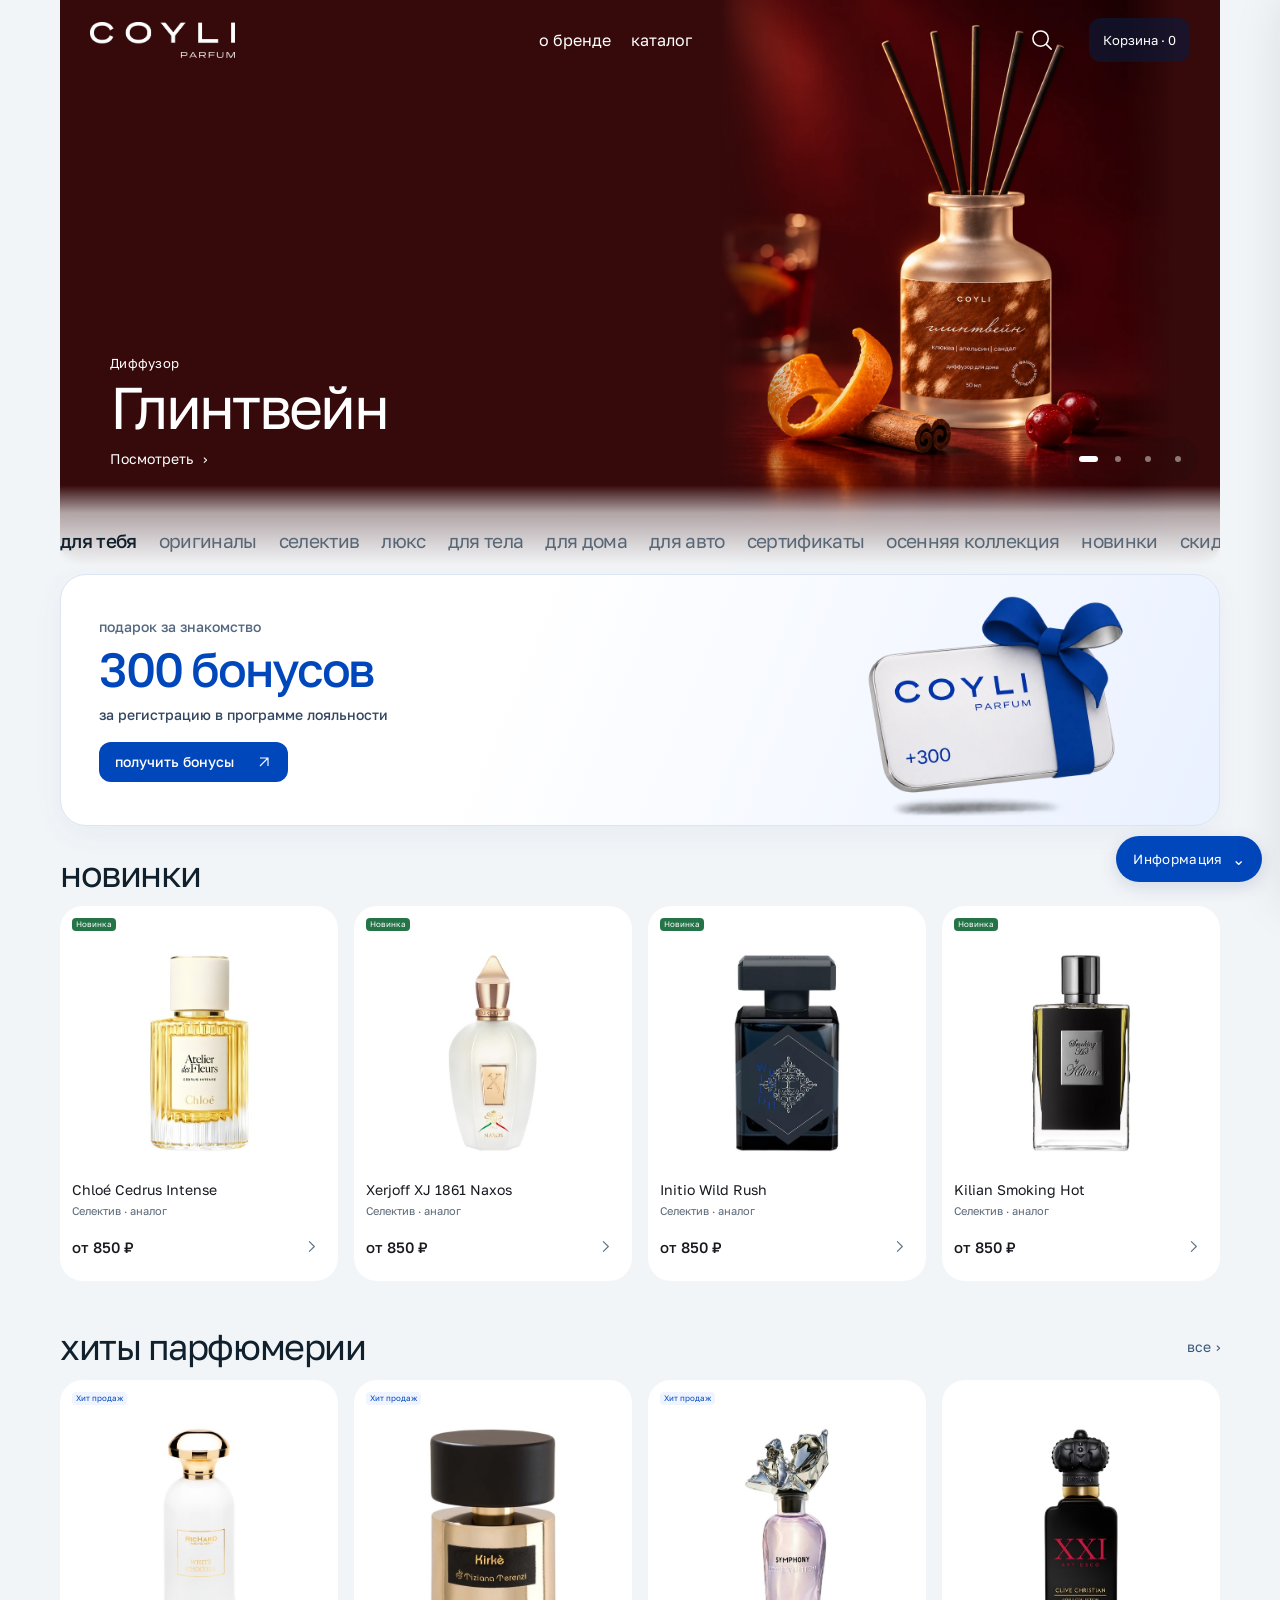
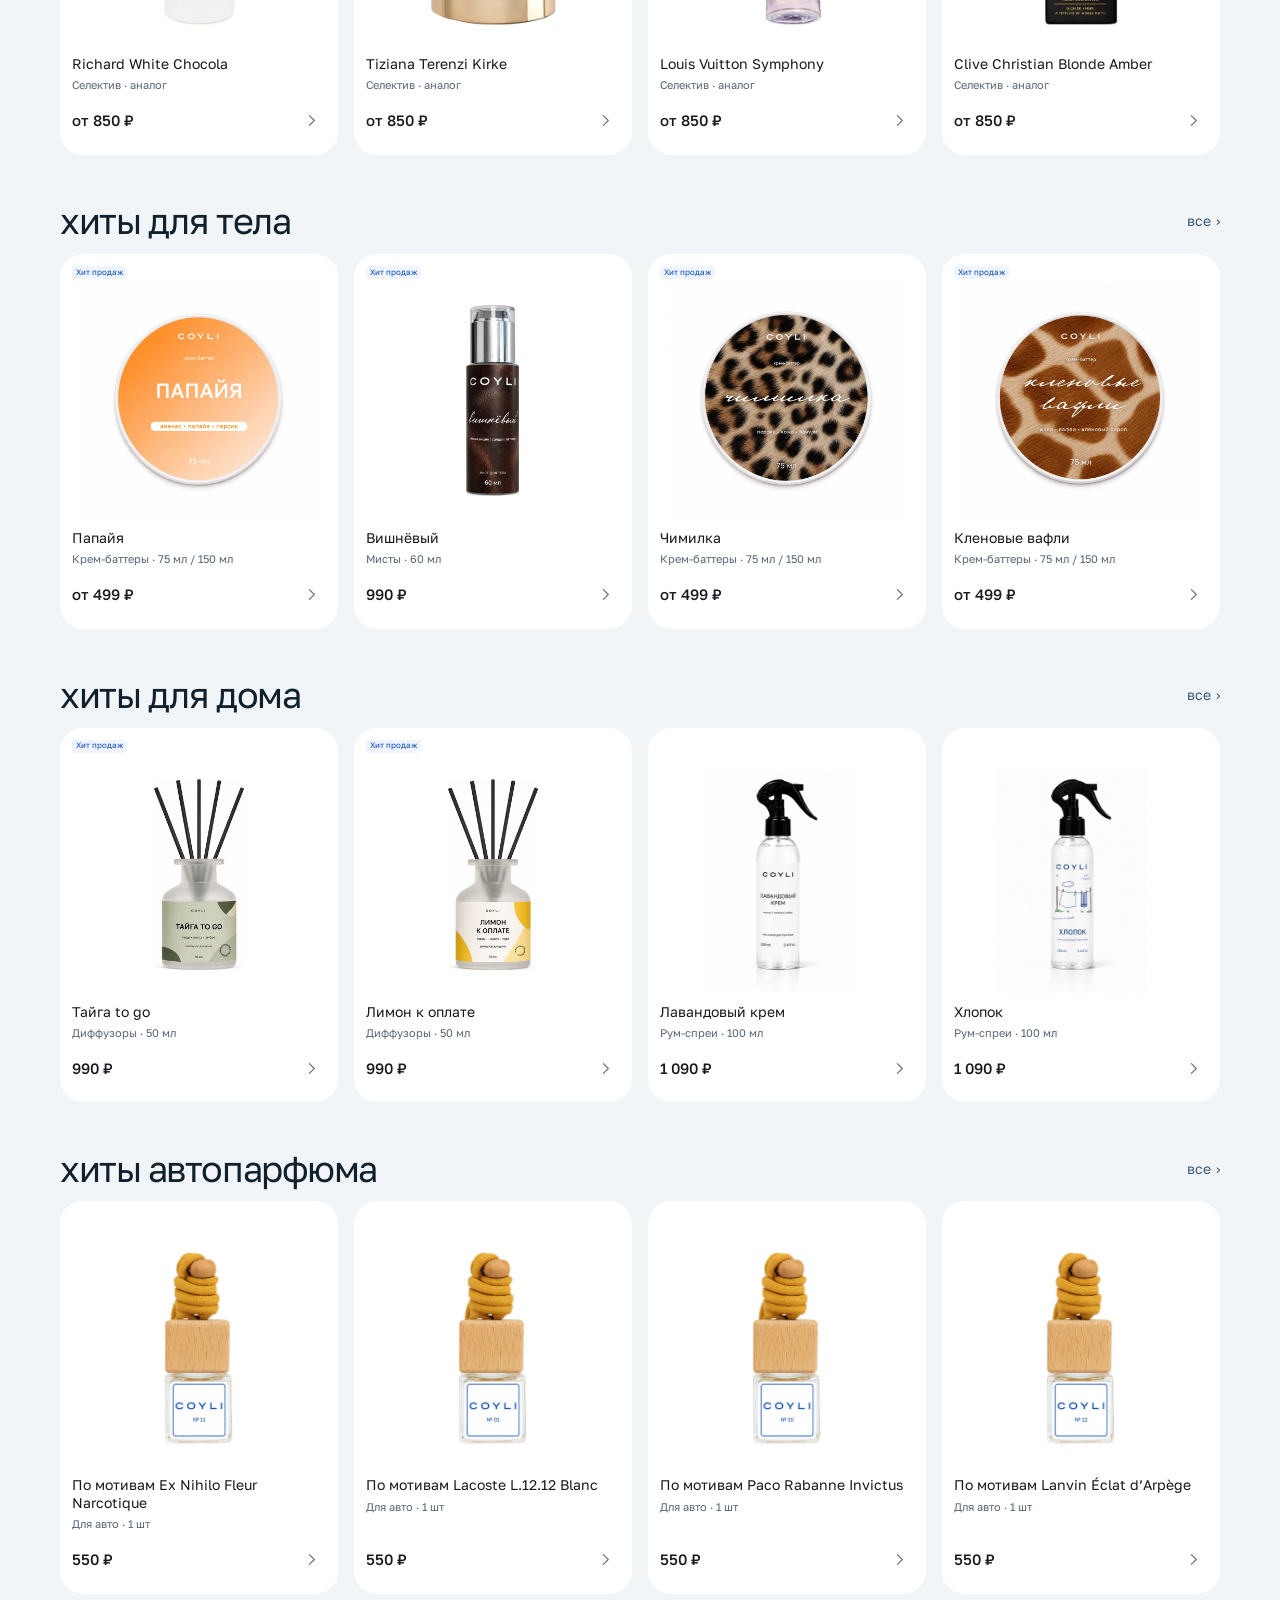
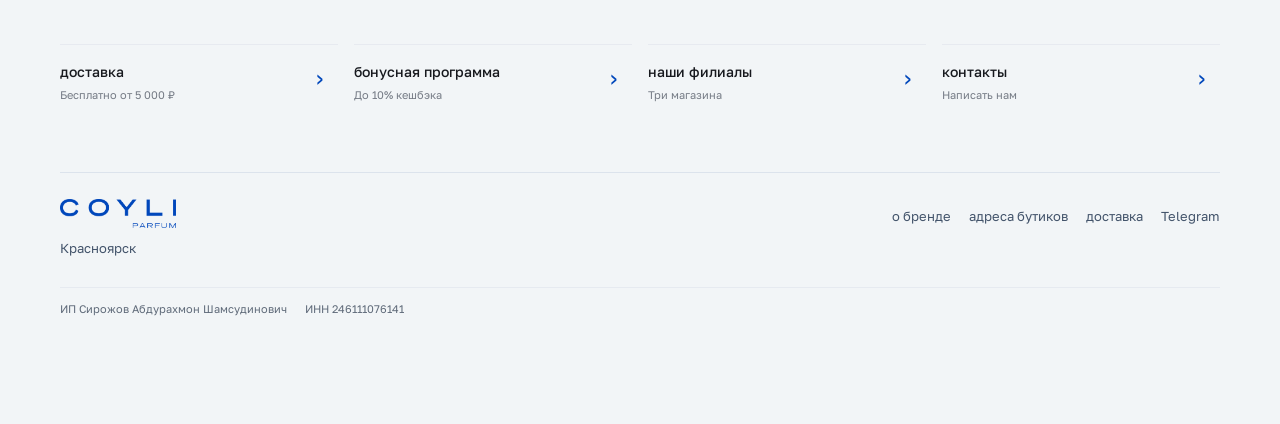
==== commit 17d3c0d8: "Add approved matte-bow loyalty artwork to homepage" ====
--- a/index.html
+++ b/index.html
@@ -350,13 +350,13 @@
 .combo-scene:has(.combo-object:nth-child(5)){min-height:0}
 .bottle-photo-pending{font-size:12px;color:#858b94;display:flex;height:100%;align-items:center;justify-content:center}
 @media(max-width:550px){.combo-scene,.panel .combo-scene{min-height:0;padding:0;aspect-ratio:1.28}.combo-object{max-height:none}}
-</style><style id="combo-aligned-row">.combo-bag,.combo-object,.panel .combo-object{bottom:9%;align-items:flex-end;justify-content:center}.combo-bag .combo-cutout,.combo-object .combo-cutout{flex:none;max-width:none}.combo-scene,.panel .combo-scene{aspect-ratio:1.28}</style><style id="combo-consistent-bag-scale">.combo-scene,.panel .combo-scene{aspect-ratio:2}</style><style>.product-share{display:block;margin:12px 0;color:#0047bb;font:inherit;font-size:13px;padding:11px 14px}</style><link rel="stylesheet" href="app-experience.css?v=20261118-brand-original"><link rel="stylesheet" href="november-sale.css?v=20261112-1"></head><body><header><a class="brand-link" href="./index.html" aria-label="COYLI PARFUM — главная"><img src="[data-uri]" alt="COYLI PARFUM" class="brand-logo"></a><nav class="brand-nav" aria-label="О магазине"><button type="button" data-info="about">о бренде</button><button type="button" onclick="location.hash='categories'">каталог</button></nav><button class="bag" onclick="showCart()">Корзина · <span id="count">0</span></button></header><main class="wrap"><section class="hero autumn-hero brand-cover" aria-label="Осенняя коллекция"><div class="season-track" aria-label="Листайте коллекцию"><article class="season-slide"><img src="assets/collections/autumn-close-diffuser.webp" alt="Диффузор «Глинтвейн» на бордовом фоне с цедрой, корицей и клюквой" fetchpriority="high"><div class="season-copy"><small>Диффузор</small><h1>Глинтвейн</h1><a href="#product-36">Посмотреть <span aria-hidden="true">›</span></a></div></article>
+</style><style id="combo-aligned-row">.combo-bag,.combo-object,.panel .combo-object{bottom:9%;align-items:flex-end;justify-content:center}.combo-bag .combo-cutout,.combo-object .combo-cutout{flex:none;max-width:none}.combo-scene,.panel .combo-scene{aspect-ratio:1.28}</style><style id="combo-consistent-bag-scale">.combo-scene,.panel .combo-scene{aspect-ratio:2}</style><style>.product-share{display:block;margin:12px 0;color:#0047bb;font:inherit;font-size:13px;padding:11px 14px}</style><link rel="stylesheet" href="app-experience.css?v=20261118-loyalty-matte"><link rel="stylesheet" href="november-sale.css?v=20261112-1"></head><body><header><a class="brand-link" href="./index.html" aria-label="COYLI PARFUM — главная"><img src="[data-uri]" alt="COYLI PARFUM" class="brand-logo"></a><nav class="brand-nav" aria-label="О магазине"><button type="button" data-info="about">о бренде</button><button type="button" onclick="location.hash='categories'">каталог</button></nav><button class="bag" onclick="showCart()">Корзина · <span id="count">0</span></button></header><main class="wrap"><section class="hero autumn-hero brand-cover" aria-label="Осенняя коллекция"><div class="season-track" aria-label="Листайте коллекцию"><article class="season-slide"><img src="assets/collections/autumn-close-diffuser.webp" alt="Диффузор «Глинтвейн» на бордовом фоне с цедрой, корицей и клюквой" fetchpriority="high"><div class="season-copy"><small>Диффузор</small><h1>Глинтвейн</h1><a href="#product-36">Посмотреть <span aria-hidden="true">›</span></a></div></article>
 <article class="season-slide"><img src="assets/collections/autumn-close-mists.webp" alt="Мисты COYLI с вишней и вафлей, на которую льётся кленовый сироп" loading="lazy"><div class="season-copy"><small>Мисты для тела</small><h2>Вишнёвый и Кленовые вафли</h2><a href="#autumn-mists">Выбрать мист <span aria-hidden="true">›</span></a></div></article>
 <article class="season-slide"><img src="assets/collections/autumn-sachet-burgundy.webp" alt="Аромасаше «Солёная карамель». Восковые кусочки рядом с упаковкой и карамель с солью на бордовом фоне" loading="lazy"><div class="season-copy"><small>Аромасаше</small><h2>Солёная карамель</h2><a href="#product-59">Посмотреть <span aria-hidden="true">›</span></a></div></article>
 <article class="season-slide"><img src="assets/collections/autumn-butters-white-lids.webp" alt="Четыре баттера по 75 мл в прозрачных баночках с белыми крышками. «Солёная карамель» открыта" loading="lazy"><div class="season-copy"><small>Осенняя коллекция</small><h2>Крем-баттеры</h2><a href="#autumn-butters">Выбрать из 4 ароматов <span aria-hidden="true">›</span></a></div></article>
 </div><div class="season-controls" role="group" aria-label="Выбрать слайд"></div></section>
 <div class="shop-menu"><nav id="tabs" class="tabs" aria-label="Разделы каталога"></nav><div id="shop-submenu"></div></div>
-<section id="shopping-shortcuts" class="coyli-quick" aria-label="Бонусная программа COYLI"><a class="loyalty-feature" href="https://t.me/Coyly_Bot?start=ref=ckzVnuj2N4" target="_blank" rel="noopener noreferrer"><span class="loyalty-copy"><span class="loyalty-eyebrow">подарок за знакомство</span><strong>300 бонусов</strong><small>за регистрацию в программе лояльности</small><span class="loyalty-cta">получить бонусы <svg aria-hidden="true" width="16" height="16" viewBox="0 0 24 24" fill="none" stroke="currentColor" stroke-width="1.7"><path d="M6 18 18 6M6 6h12v12"/></svg></span></span><span class="loyalty-art" aria-hidden="true"><span class="loyalty-card"><img src="assets/app/coyli-original-logo.svg" alt=""><span class="loyalty-card-value">+300</span><span class="loyalty-card-caption">бонусов</span></span></span></a></section><section id="bestsellers" class="bestsellers" aria-labelledby="bestsellers-title" hidden><div class="bestsellers-heading"><div><h2 id="bestsellers-title">Популярные ароматы</h2></div><button type="button" onclick="selectCategory('Селектив')">Все <span aria-hidden="true">›</span></button></div><div id="bestsellers-track" class="bestsellers-track"></div></section><div id="home-shelves"></div><div id="catalog-start" class="coyli-catalog-heading"><div><span class="coyli-kicker">КАТАЛОГ COYLI PARFUM</span><h2>Найдите свой аромат</h2></div></div><input id="search" class="search" placeholder="Поиск: баккара, груша, чимилка…" autocomplete="off"><div id="collection-intro" hidden><p>Крем-баттеры, мисты и ароматы для дома — все новинки коллекции в одном месте.</p><div id="collection-filters" class="pillset" aria-label="Тип товара в коллекции"></div></div><div class="status"><span id="total"></span><span id="availability-summary">Наличие уточняется</span></div><div class="original-location" id="half-sale-info" hidden>Оригиналы — скидка 15%. Селектив и люкс — скидка 50% на спрей и чистое масло. Цены указаны с учётом скидки.</div><div class="original-location" id="original-location" hidden><details><summary>Об объёмах и наличии</summary><p>Распив от 2 до 100 мл в ТК «Ньютон». Для 100 мл уточните остаток во флаконе. Полный флакон — по запросу.</p></details></div><div class="original-location" id="bottle-info" hidden>Пустые флаконы для любимых ароматов. Шариковые и спреи · цена за 1 штуку. Парфюм приобретается отдельно.</div><section class="grid" id="grid"></section><section id="bundle-section" aria-label="Подарочные наборы" hidden></section><section id="gift-section" aria-label="Подарочные карты" hidden></section><section class="coyli-home-links" aria-label="Информация о магазине"><button type="button" data-info="delivery"><span>доставка</span><small>Бесплатно от 5 000 ₽</small><b>›</b></button><button type="button" data-info="loyalty"><span>бонусная программа</span><small>До 10% кешбэка</small><b>›</b></button><button type="button" data-info="stores"><span>наши филиалы</span><small>Три магазина</small><b>›</b></button><button type="button" data-info="contact"><span>контакты</span><small>Написать нам</small><b>›</b></button></section><footer class="brand-footer"><div class="footer-identity"><img src="coyli-logo.png" loading="lazy" alt="COYLI PARFUM"><span>Красноярск</span></div>
+<section id="shopping-shortcuts" class="coyli-quick" aria-label="Бонусная программа COYLI"><a class="loyalty-feature" href="https://t.me/Coyly_Bot?start=ref=ckzVnuj2N4" target="_blank" rel="noopener noreferrer"><span class="loyalty-copy"><span class="loyalty-eyebrow">подарок за знакомство</span><strong>300 бонусов</strong><small>за регистрацию в программе лояльности</small><span class="loyalty-cta">получить бонусы <svg aria-hidden="true" width="16" height="16" viewBox="0 0 24 24" fill="none" stroke="currentColor" stroke-width="1.7"><path d="M6 18 18 6M6 6h12v12"/></svg></span></span><span class="loyalty-art loyalty-art-approved" aria-hidden="true"><img src="assets/app/loyalty-matte-bow-20261118.webp" width="768" height="768" alt="" decoding="async"></span></a></section><section id="bestsellers" class="bestsellers" aria-labelledby="bestsellers-title" hidden><div class="bestsellers-heading"><div><h2 id="bestsellers-title">Популярные ароматы</h2></div><button type="button" onclick="selectCategory('Селектив')">Все <span aria-hidden="true">›</span></button></div><div id="bestsellers-track" class="bestsellers-track"></div></section><div id="home-shelves"></div><div id="catalog-start" class="coyli-catalog-heading"><div><span class="coyli-kicker">КАТАЛОГ COYLI PARFUM</span><h2>Найдите свой аромат</h2></div></div><input id="search" class="search" placeholder="Поиск: баккара, груша, чимилка…" autocomplete="off"><div id="collection-intro" hidden><p>Крем-баттеры, мисты и ароматы для дома — все новинки коллекции в одном месте.</p><div id="collection-filters" class="pillset" aria-label="Тип товара в коллекции"></div></div><div class="status"><span id="total"></span><span id="availability-summary">Наличие уточняется</span></div><div class="original-location" id="half-sale-info" hidden>Оригиналы — скидка 15%. Селектив и люкс — скидка 50% на спрей и чистое масло. Цены указаны с учётом скидки.</div><div class="original-location" id="original-location" hidden><details><summary>Об объёмах и наличии</summary><p>Распив от 2 до 100 мл в ТК «Ньютон». Для 100 мл уточните остаток во флаконе. Полный флакон — по запросу.</p></details></div><div class="original-location" id="bottle-info" hidden>Пустые флаконы для любимых ароматов. Шариковые и спреи · цена за 1 штуку. Парфюм приобретается отдельно.</div><section class="grid" id="grid"></section><section id="bundle-section" aria-label="Подарочные наборы" hidden></section><section id="gift-section" aria-label="Подарочные карты" hidden></section><section class="coyli-home-links" aria-label="Информация о магазине"><button type="button" data-info="delivery"><span>доставка</span><small>Бесплатно от 5 000 ₽</small><b>›</b></button><button type="button" data-info="loyalty"><span>бонусная программа</span><small>До 10% кешбэка</small><b>›</b></button><button type="button" data-info="stores"><span>наши филиалы</span><small>Три магазина</small><b>›</b></button><button type="button" data-info="contact"><span>контакты</span><small>Написать нам</small><b>›</b></button></section><footer class="brand-footer"><div class="footer-identity"><img src="coyli-logo.png" loading="lazy" alt="COYLI PARFUM"><span>Красноярск</span></div>
 <nav aria-label="Информация для покупателей"><button type="button" data-info="about">о бренде</button><button type="button" data-info="stores">адреса бутиков</button><button type="button" data-info="delivery">доставка</button><a href="https://t.me/coyli_parfum" target="_blank" rel="noopener">Telegram</a></nav>
 <p>ИП Сирожов Абдурахмон Шамсудинович <span>ИНН 246111076141</span></p></footer></main><button type="button" class="coyli-side-trigger" id="coyli-side-trigger" aria-controls="coyli-side-drawer" aria-expanded="false" onclick="toggleCoyliDrawer(true)"><span>Информация</span><span aria-hidden="true">⌄</span></button><div class="coyli-side-backdrop" id="coyli-side-backdrop" onclick="toggleCoyliDrawer(false)"></div><aside class="coyli-side-drawer" id="coyli-side-drawer" aria-label="Информация о магазине" aria-hidden="true"><div class="coyli-side-head"><div><small>COYLI PARFUM</small><h2>Полезная информация</h2></div><button type="button" onclick="toggleCoyliDrawer(false)" aria-label="Закрыть меню">×</button></div><div class="coyli-side-links"><button type="button" data-info="delivery"><strong>доставка</strong><small>По Красноярску и России</small><span>→</span></button><button type="button" data-info="loyalty"><strong>бонусная программа</strong><small>До 10% кешбэка</small><span>→</span></button><button type="button" data-info="stores"><strong>наши филиалы</strong><small>Три магазина в Красноярске</small><span>→</span></button><button type="button" data-info="contact"><strong>контакты</strong><small>Поможем с выбором и заказом</small><span>→</span></button></div></aside><div class="coyli-info-overlay" id="coyli-info-overlay" onclick="if(event.target===this)closeCoyliInfo()"><div class="coyli-info-panel" role="dialog" aria-modal="true" aria-labelledby="coyli-info-title"><button type="button" class="coyli-info-close" aria-label="Закрыть" onclick="closeCoyliInfo()">×</button><div id="coyli-info-body"></div></div></div><div class="overlay" id="overlay" onclick="if(event.target===this)hide()"><div class="panel" id="panel"></div></div><script src="gift-card-model.js?v=20261116-1"></script><script src="gift-wishes.js?v=20261116-1"></script>
 <script src="gift-cards.js?v=20261116-3"></script><script src="gift-bundles.js?v=20261030-unified-1"></script><script src="november-sale.js?v=20261112-1"></script><script src="catalog-journey.js?v=20261107-2"></script><script>
--- a/app-experience.css
+++ b/app-experience.css
@@ -546,3 +546,23 @@
 @media(min-width:550px) and (max-width:750px) {.loyalty-art{right:30px}}
 
 @media(max-width:390px){.loyalty-art{right:-10px;top:82px;width:110px}.loyalty-card{width:110px;height:95px;padding:12px}.loyalty-card img{width:70px;height:18px}.loyalty-card-value{font-size:25px;margin-top:10px}.loyalty-card-caption{font-size:8px}.loyalty-feature .loyalty-copy small{max-width:167px}}
+
+/* Approved COYLI dimensional loyalty card with matte blue bow. */
+body #shopping-shortcuts .loyalty-feature { min-height:236px; }
+.loyalty-art.loyalty-art-approved { position:relative; top:auto; right:auto; flex:0 0 310px; width:310px; height:190px; margin:0 30px 0 0; }
+.loyalty-art-approved > img { display:block; position:absolute; width:310px; height:310px; max-width:none; object-fit:contain; top:-64px; left:0; }
+@media(max-width:750px) {
+ body #shopping-shortcuts .loyalty-feature { min-height:206px; }
+ .loyalty-art.loyalty-art-approved { position:absolute; right:-2px; top:24px; width:150px; height:160px; margin:0; }
+ .loyalty-art-approved > img { width:185px; height:185px; top:0; left:-20px; }
+ .loyalty-feature .loyalty-copy small { max-width:180px; }
+}
+@media(min-width:550px) and (max-width:750px) {
+ .loyalty-art.loyalty-art-approved { right:32px; top:0; width:210px; height:200px; }
+ .loyalty-art-approved > img { width:240px; height:240px; top:-20px; left:0; }
+}
+@media(max-width:390px) {
+ .loyalty-art.loyalty-art-approved { right:-4px; top:42px; width:120px; height:145px; }
+ .loyalty-art-approved > img { width:155px; height:155px; top:0; left:-18px; }
+ .loyalty-feature .loyalty-copy small { max-width:162px; }
+}
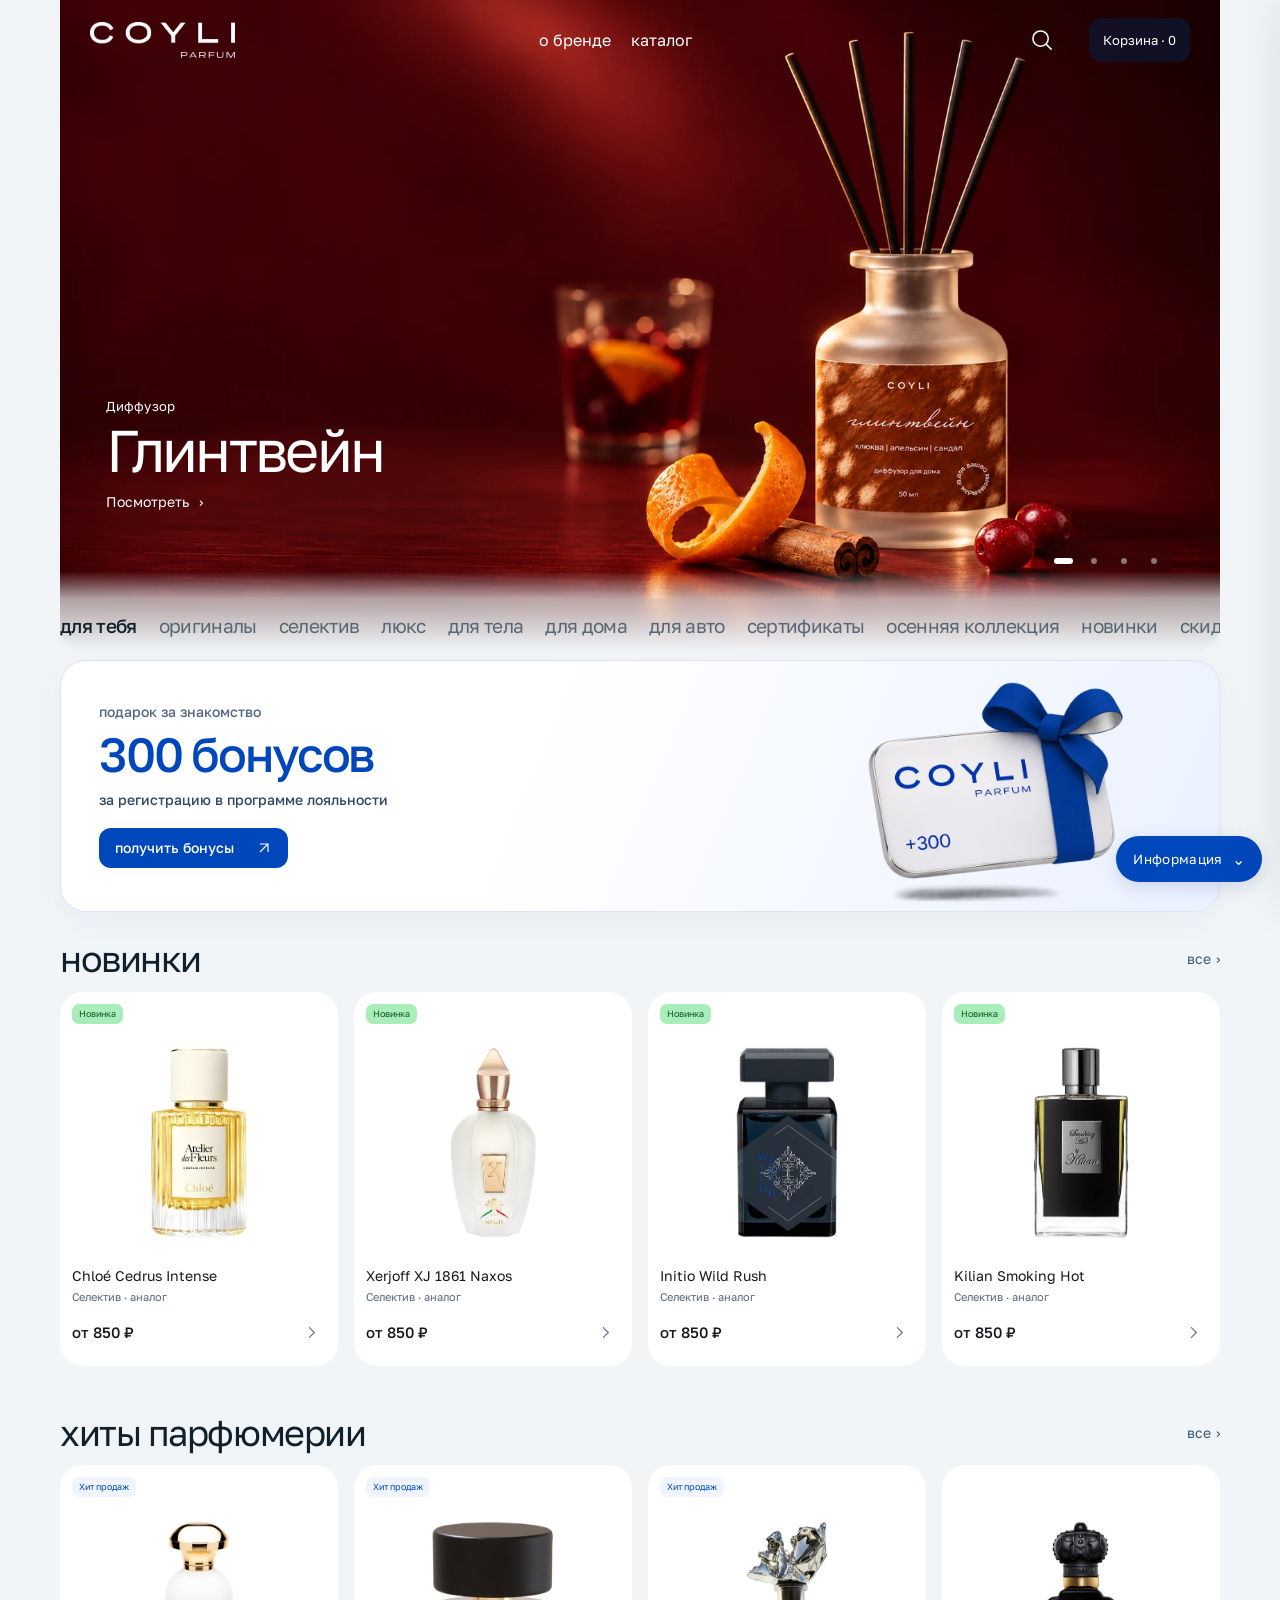
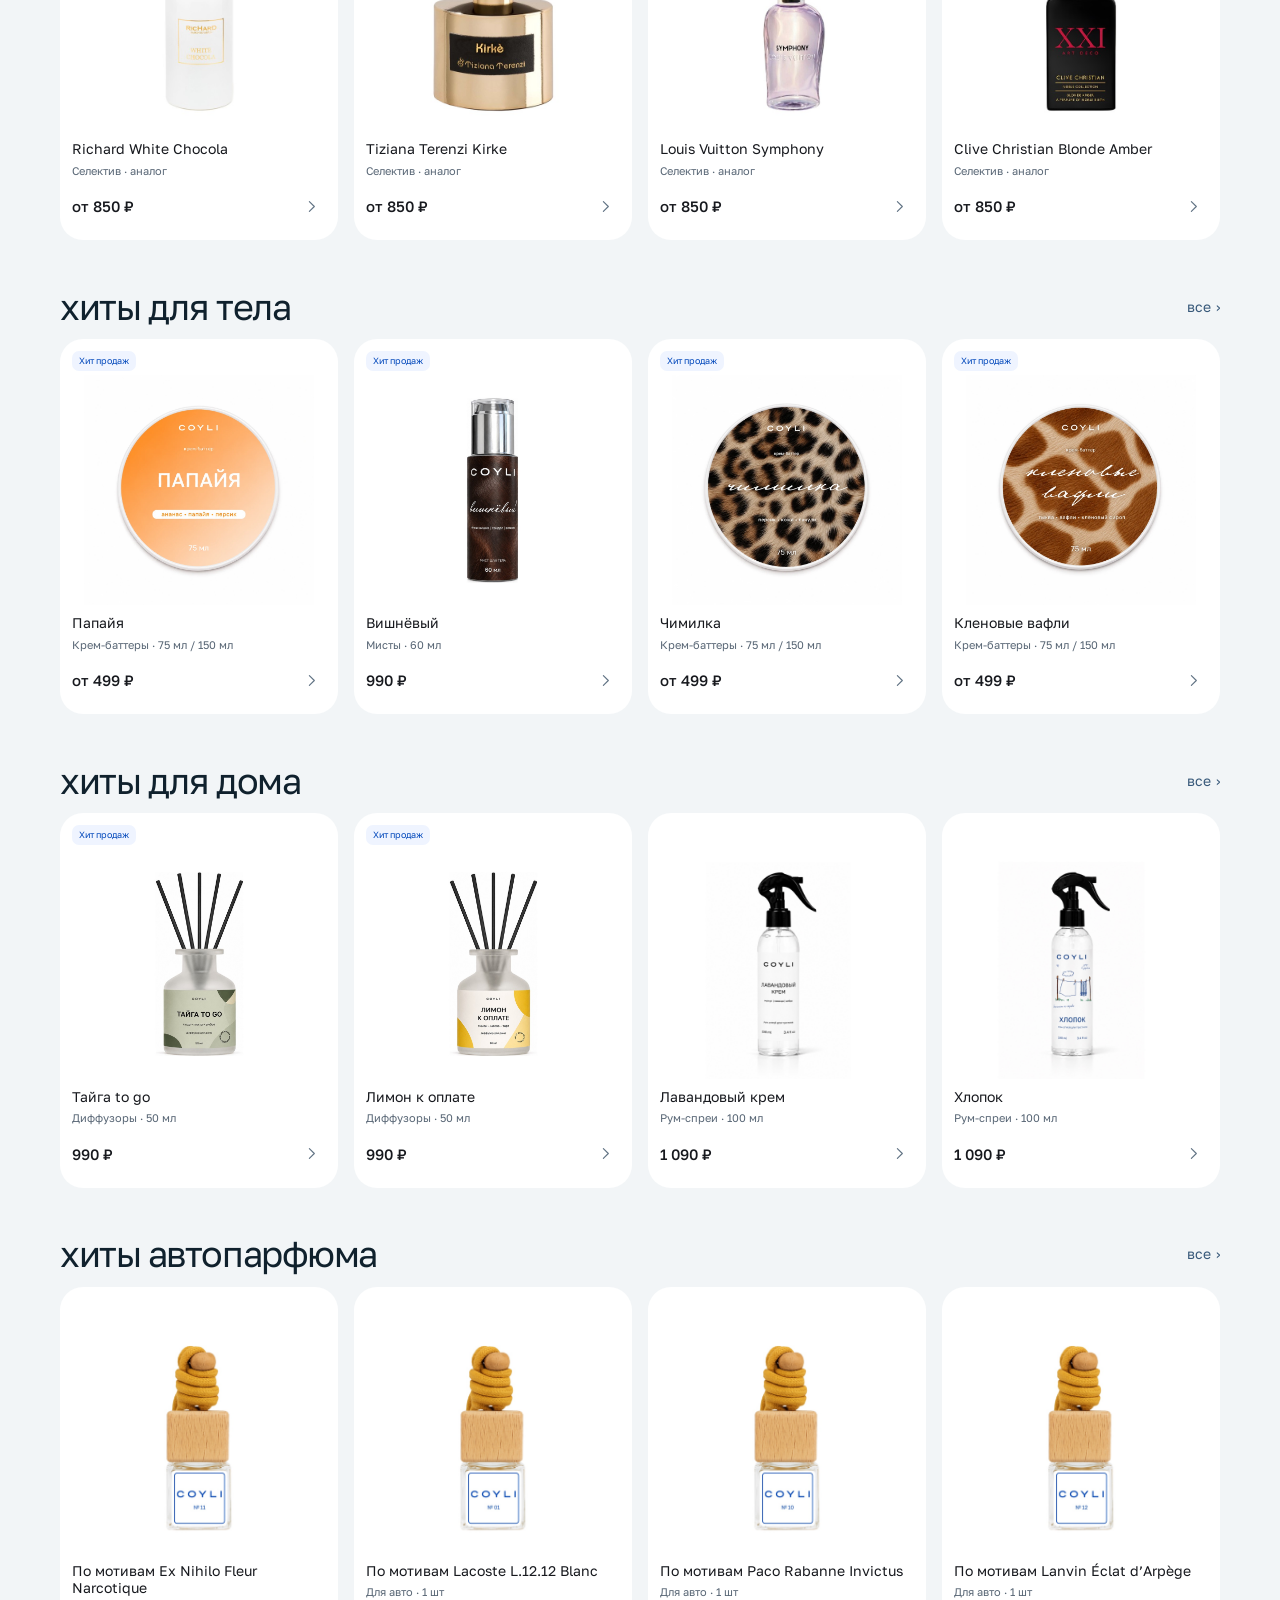
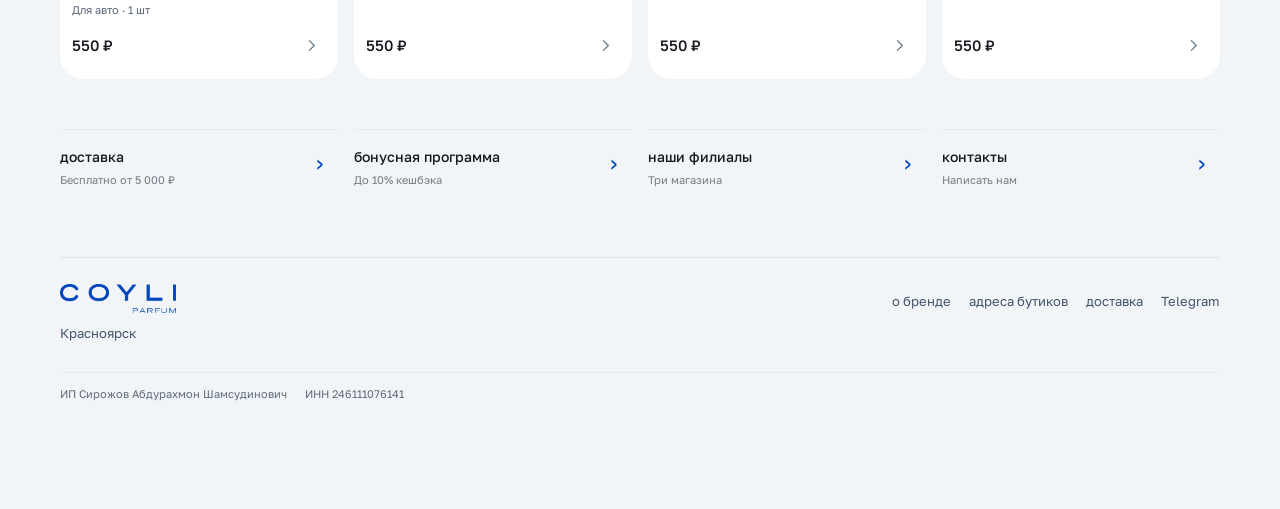
==== commit 9b067489: "Adapt campaign photography for wide screens and refine product badges and desktop icon" ====
--- a/index.html
+++ b/index.html
@@ -1,4 +1,4 @@
-<!doctype html><html lang="ru"><head><meta charset="utf-8"><meta name="viewport" content="width=device-width,initial-scale=1,viewport-fit=cover"><title>COYLI</title><meta name="application-name" content="COYLI"><meta name="apple-mobile-web-app-title" content="COYLI"><meta name="apple-mobile-web-app-capable" content="yes"><meta name="mobile-web-app-capable" content="yes"><meta name="apple-mobile-web-app-status-bar-style" content="default"><meta name="theme-color" content="#ffffff"><link rel="apple-touch-icon" sizes="180x180" href="assets/app/catalog-touch-180.png?v=20261118-brand-original"><link rel="icon" href="favicon.ico?v=20261118-brand-original" sizes="16x16 32x32 48x48"><link rel="icon" type="image/png" sizes="32x32" href="assets/app/catalog-favicon-32.png?v=20261118-brand-original"><link rel="manifest" href="manifest.webmanifest?v=20261118-brand-original"><link rel="preconnect" href="https://fonts.googleapis.com"><link rel="preconnect" href="https://fonts.gstatic.com" crossorigin><link href="https://fonts.googleapis.com/css2?family=Golos+Text:wght@400;500&display=swap" rel="stylesheet"><style>:root{font-family:"Golos Text",Arial,sans-serif;color:#08080D;background:#fff}*{box-sizing:border-box}body{margin:0}header{position:sticky;top:0;background:#fff;z-index:4;border-bottom:1px solid #eee;padding:17px max(18px,calc((100vw - 1120px)/2));display:flex;align-items:center;justify-content:space-between}.logo{font-weight:500;letter-spacing:.34em;font-size:25px;color:#0047bb;font-weight:600}.sub{font-size:10px;letter-spacing:0;color:#999}.bag{background:#0047bb;color:white;border:0;border-radius:22px;padding:11px 15px;cursor:pointer}.wrap{max-width:1120px;margin:auto;padding:24px 16px 90px}.hero{background:linear-gradient(115deg,#f5f6f9,#e8ecf8);padding:36px 28px;border-radius:23px;margin:18px 0 23px}.hero h1{font-weight:500;font-size:clamp(28px,5vw,48px);margin:0 0 12px;color:#0047bb;letter-spacing:-.04em}.hero p{color:#5c6470;max-width:520px;line-height:1.5}.search{width:100%;padding:16px 18px;border:1px solid #dedede;border-radius:14px;font-size:16px;outline:none}.search:focus{border-color:#0047bb}.tabs{display:flex;gap:9px;overflow:auto;padding:16px 0 20px}.tab{border:0;border-radius:22px;background:#f0f0f0;color:#555;white-space:nowrap;padding:11px 16px;cursor:pointer}.tab.active{background:#0047bb;color:#fff}.status{display:flex;justify-content:space-between;align-items:center;color:#777;font-size:13px;margin:5px 0 16px}.grid{display:grid;grid-template-columns:repeat(4,minmax(0,1fr));gap:14px}.item{background:#f1f1f1;border-radius:19px;padding:14px;display:flex;flex-direction:column;min-height:265px;cursor:pointer}.visual{height:145px;display:flex;justify-content:center;align-items:center;overflow:hidden}.bottle{width:65px;height:108px;border-radius:13px 13px 10px 10px;background:linear-gradient(90deg,#dce3f1,#fff 45%,#d4dce9);box-shadow:8px 8px 20px #0001;position:relative;display:flex;align-items:center;justify-content:center}.bottle:before{content:'';position:absolute;top:-12px;width:34px;height:16px;border-radius:4px;background:#a7a9ad}.bottle span{font-size:10px;letter-spacing:2px;color:#0047bb}.visual.home .bottle{width:85px;height:90px;background:linear-gradient(90deg,#e8d5bd,#fff4e9,#d5b9a0)}.visual.home .bottle:before{background:#b3b3b3;width:90px;height:12px;top:-7px}.visual.car .bottle{height:83px;width:57px;background:linear-gradient(90deg,#e7c892,#fff,#dbbb8b)}.name{font-weight:500;font-size:14px;line-height:1.3;min-height:35px}.meta{font-size:12px;color:#777;margin:7px 0;line-height:1.4;flex:1}.bottom{display:flex;justify-content:space-between;align-items:center;gap:8px}.price{font-weight:500;font-size:15px}.plus{border:0;background:#fff;border-radius:50%;width:32px;height:32px;font-size:22px;cursor:pointer}.overlay{position:fixed;inset:0;background:#0006;z-index:8;display:none;align-items:flex-end;justify-content:center}.overlay.open{display:flex}.panel{background:#fff;width:min(560px,100%);max-height:calc(100dvh - 12px);overflow-y:auto;overscroll-behavior:contain;border-radius:25px 25px 0 0;padding:20px 24px 36px}.close{position:sticky;top:0;float:right;z-index:30;display:flex;align-items:center;justify-content:center;border:0;background:#f0f0f0;color:#111;border-radius:50%;width:44px;height:44px;font-size:29px;line-height:1;cursor:pointer;box-shadow:0 1px 8px #0002}.pillset{display:flex;flex-wrap:wrap;gap:8px;margin:12px 0 22px}.pill{border:1px solid #ddd;border-radius:11px;padding:10px 13px;background:#fff;cursor:pointer}.pill.selected{border-color:#0047bb;color:#0047bb;background:#eff4ff}.primary{width:100%;background:#0047bb;border:0;color:white;border-radius:14px;padding:16px;font-size:15px;cursor:pointer}.muted{font-size:12px;color:#888;line-height:1.5}.cartline{display:flex;justify-content:space-between;gap:15px;border-bottom:1px solid #eee;padding:13px 0}.actions{display:flex;gap:10px}.actions>*{flex:1}.secondary{background:#eee;border:0;border-radius:14px;padding:14px;cursor:pointer}footer{padding:32px 0;color:#999;font-size:12px}@media(max-width:750px){.grid{grid-template-columns:repeat(2,minmax(0,1fr));gap:10px}.item{padding:12px;min-height:255px}.visual{height:120px}.hero{padding:30px 22px}.logo{font-size:22px}.name{font-size:12px}.wrap{padding-top:10px}}.product-photo{width:100%;height:100%;object-fit:contain;display:block;border-radius:12px;background:#fff}.brand-link{display:flex;align-items:center;text-decoration:none}.brand-logo{display:block;width:164px;height:auto;max-height:56px;object-fit:contain}@media(max-width:750px){.brand-logo{width:130px}header{padding-top:12px;padding-bottom:12px}}/* Единый вид товарных карточек */
+<!doctype html><html lang="ru"><head><meta charset="utf-8"><meta name="viewport" content="width=device-width,initial-scale=1,viewport-fit=cover"><title>COYLI</title><meta name="application-name" content="COYLI"><meta name="apple-mobile-web-app-title" content="COYLI"><meta name="apple-mobile-web-app-capable" content="yes"><meta name="mobile-web-app-capable" content="yes"><meta name="apple-mobile-web-app-status-bar-style" content="default"><meta name="theme-color" content="#ffffff"><link rel="apple-touch-icon" sizes="180x180" href="assets/app/catalog-touch-180.png?v=20261118-brand-original"><link rel="icon" href="favicon.ico?v=20261118-desktop" sizes="16x16 32x32 48x48"><link rel="icon" type="image/png" sizes="32x32" href="assets/app/catalog-favicon-32.png?v=20261118-desktop"><link rel="icon" type="image/svg+xml" sizes="any" href="assets/app/catalog-favicon.svg?v=20261118-desktop"><link rel="manifest" href="manifest.webmanifest?v=20261118-brand-original"><link rel="preconnect" href="https://fonts.googleapis.com"><link rel="preconnect" href="https://fonts.gstatic.com" crossorigin><link href="https://fonts.googleapis.com/css2?family=Golos+Text:wght@400;500&display=swap" rel="stylesheet"><style>:root{font-family:"Golos Text",Arial,sans-serif;color:#08080D;background:#fff}*{box-sizing:border-box}body{margin:0}header{position:sticky;top:0;background:#fff;z-index:4;border-bottom:1px solid #eee;padding:17px max(18px,calc((100vw - 1120px)/2));display:flex;align-items:center;justify-content:space-between}.logo{font-weight:500;letter-spacing:.34em;font-size:25px;color:#0047bb;font-weight:600}.sub{font-size:10px;letter-spacing:0;color:#999}.bag{background:#0047bb;color:white;border:0;border-radius:22px;padding:11px 15px;cursor:pointer}.wrap{max-width:1120px;margin:auto;padding:24px 16px 90px}.hero{background:linear-gradient(115deg,#f5f6f9,#e8ecf8);padding:36px 28px;border-radius:23px;margin:18px 0 23px}.hero h1{font-weight:500;font-size:clamp(28px,5vw,48px);margin:0 0 12px;color:#0047bb;letter-spacing:-.04em}.hero p{color:#5c6470;max-width:520px;line-height:1.5}.search{width:100%;padding:16px 18px;border:1px solid #dedede;border-radius:14px;font-size:16px;outline:none}.search:focus{border-color:#0047bb}.tabs{display:flex;gap:9px;overflow:auto;padding:16px 0 20px}.tab{border:0;border-radius:22px;background:#f0f0f0;color:#555;white-space:nowrap;padding:11px 16px;cursor:pointer}.tab.active{background:#0047bb;color:#fff}.status{display:flex;justify-content:space-between;align-items:center;color:#777;font-size:13px;margin:5px 0 16px}.grid{display:grid;grid-template-columns:repeat(4,minmax(0,1fr));gap:14px}.item{background:#f1f1f1;border-radius:19px;padding:14px;display:flex;flex-direction:column;min-height:265px;cursor:pointer}.visual{height:145px;display:flex;justify-content:center;align-items:center;overflow:hidden}.bottle{width:65px;height:108px;border-radius:13px 13px 10px 10px;background:linear-gradient(90deg,#dce3f1,#fff 45%,#d4dce9);box-shadow:8px 8px 20px #0001;position:relative;display:flex;align-items:center;justify-content:center}.bottle:before{content:'';position:absolute;top:-12px;width:34px;height:16px;border-radius:4px;background:#a7a9ad}.bottle span{font-size:10px;letter-spacing:2px;color:#0047bb}.visual.home .bottle{width:85px;height:90px;background:linear-gradient(90deg,#e8d5bd,#fff4e9,#d5b9a0)}.visual.home .bottle:before{background:#b3b3b3;width:90px;height:12px;top:-7px}.visual.car .bottle{height:83px;width:57px;background:linear-gradient(90deg,#e7c892,#fff,#dbbb8b)}.name{font-weight:500;font-size:14px;line-height:1.3;min-height:35px}.meta{font-size:12px;color:#777;margin:7px 0;line-height:1.4;flex:1}.bottom{display:flex;justify-content:space-between;align-items:center;gap:8px}.price{font-weight:500;font-size:15px}.plus{border:0;background:#fff;border-radius:50%;width:32px;height:32px;font-size:22px;cursor:pointer}.overlay{position:fixed;inset:0;background:#0006;z-index:8;display:none;align-items:flex-end;justify-content:center}.overlay.open{display:flex}.panel{background:#fff;width:min(560px,100%);max-height:calc(100dvh - 12px);overflow-y:auto;overscroll-behavior:contain;border-radius:25px 25px 0 0;padding:20px 24px 36px}.close{position:sticky;top:0;float:right;z-index:30;display:flex;align-items:center;justify-content:center;border:0;background:#f0f0f0;color:#111;border-radius:50%;width:44px;height:44px;font-size:29px;line-height:1;cursor:pointer;box-shadow:0 1px 8px #0002}.pillset{display:flex;flex-wrap:wrap;gap:8px;margin:12px 0 22px}.pill{border:1px solid #ddd;border-radius:11px;padding:10px 13px;background:#fff;cursor:pointer}.pill.selected{border-color:#0047bb;color:#0047bb;background:#eff4ff}.primary{width:100%;background:#0047bb;border:0;color:white;border-radius:14px;padding:16px;font-size:15px;cursor:pointer}.muted{font-size:12px;color:#888;line-height:1.5}.cartline{display:flex;justify-content:space-between;gap:15px;border-bottom:1px solid #eee;padding:13px 0}.actions{display:flex;gap:10px}.actions>*{flex:1}.secondary{background:#eee;border:0;border-radius:14px;padding:14px;cursor:pointer}footer{padding:32px 0;color:#999;font-size:12px}@media(max-width:750px){.grid{grid-template-columns:repeat(2,minmax(0,1fr));gap:10px}.item{padding:12px;min-height:255px}.visual{height:120px}.hero{padding:30px 22px}.logo{font-size:22px}.name{font-size:12px}.wrap{padding-top:10px}}.product-photo{width:100%;height:100%;object-fit:contain;display:block;border-radius:12px;background:#fff}.brand-link{display:flex;align-items:center;text-decoration:none}.brand-logo{display:block;width:164px;height:auto;max-height:56px;object-fit:contain}@media(max-width:750px){.brand-logo{width:130px}header{padding-top:12px;padding-bottom:12px}}/* Единый вид товарных карточек */
 .grid{align-items:stretch}.item{background:#f6f6f6;min-height:310px;padding:12px;transition:transform .15s ease}.item:active{transform:scale(.99)}
 .visual{height:auto;aspect-ratio:1/1;background:#fff;border-radius:14px;margin-bottom:12px;overflow:hidden;flex-shrink:0}
 .product-photo{width:100%;height:100%;object-fit:contain;object-position:center;background:#fff;border-radius:0}
@@ -350,10 +350,10 @@
 .combo-scene:has(.combo-object:nth-child(5)){min-height:0}
 .bottle-photo-pending{font-size:12px;color:#858b94;display:flex;height:100%;align-items:center;justify-content:center}
 @media(max-width:550px){.combo-scene,.panel .combo-scene{min-height:0;padding:0;aspect-ratio:1.28}.combo-object{max-height:none}}
-</style><style id="combo-aligned-row">.combo-bag,.combo-object,.panel .combo-object{bottom:9%;align-items:flex-end;justify-content:center}.combo-bag .combo-cutout,.combo-object .combo-cutout{flex:none;max-width:none}.combo-scene,.panel .combo-scene{aspect-ratio:1.28}</style><style id="combo-consistent-bag-scale">.combo-scene,.panel .combo-scene{aspect-ratio:2}</style><style>.product-share{display:block;margin:12px 0;color:#0047bb;font:inherit;font-size:13px;padding:11px 14px}</style><link rel="stylesheet" href="app-experience.css?v=20261118-loyalty-matte"><link rel="stylesheet" href="november-sale.css?v=20261112-1"></head><body><header><a class="brand-link" href="./index.html" aria-label="COYLI PARFUM — главная"><img src="[data-uri]" alt="COYLI PARFUM" class="brand-logo"></a><nav class="brand-nav" aria-label="О магазине"><button type="button" data-info="about">о бренде</button><button type="button" onclick="location.hash='categories'">каталог</button></nav><button class="bag" onclick="showCart()">Корзина · <span id="count">0</span></button></header><main class="wrap"><section class="hero autumn-hero brand-cover" aria-label="Осенняя коллекция"><div class="season-track" aria-label="Листайте коллекцию"><article class="season-slide"><img src="assets/collections/autumn-close-diffuser.webp" alt="Диффузор «Глинтвейн» на бордовом фоне с цедрой, корицей и клюквой" fetchpriority="high"><div class="season-copy"><small>Диффузор</small><h1>Глинтвейн</h1><a href="#product-36">Посмотреть <span aria-hidden="true">›</span></a></div></article>
-<article class="season-slide"><img src="assets/collections/autumn-close-mists.webp" alt="Мисты COYLI с вишней и вафлей, на которую льётся кленовый сироп" loading="lazy"><div class="season-copy"><small>Мисты для тела</small><h2>Вишнёвый и Кленовые вафли</h2><a href="#autumn-mists">Выбрать мист <span aria-hidden="true">›</span></a></div></article>
-<article class="season-slide"><img src="assets/collections/autumn-sachet-burgundy.webp" alt="Аромасаше «Солёная карамель». Восковые кусочки рядом с упаковкой и карамель с солью на бордовом фоне" loading="lazy"><div class="season-copy"><small>Аромасаше</small><h2>Солёная карамель</h2><a href="#product-59">Посмотреть <span aria-hidden="true">›</span></a></div></article>
-<article class="season-slide"><img src="assets/collections/autumn-butters-white-lids.webp" alt="Четыре баттера по 75 мл в прозрачных баночках с белыми крышками. «Солёная карамель» открыта" loading="lazy"><div class="season-copy"><small>Осенняя коллекция</small><h2>Крем-баттеры</h2><a href="#autumn-butters">Выбрать из 4 ароматов <span aria-hidden="true">›</span></a></div></article>
+</style><style id="combo-aligned-row">.combo-bag,.combo-object,.panel .combo-object{bottom:9%;align-items:flex-end;justify-content:center}.combo-bag .combo-cutout,.combo-object .combo-cutout{flex:none;max-width:none}.combo-scene,.panel .combo-scene{aspect-ratio:1.28}</style><style id="combo-consistent-bag-scale">.combo-scene,.panel .combo-scene{aspect-ratio:2}</style><style>.product-share{display:block;margin:12px 0;color:#0047bb;font:inherit;font-size:13px;padding:11px 14px}</style><link rel="stylesheet" href="app-experience.css?v=20261118-wide-banners"><link rel="stylesheet" href="november-sale.css?v=20261112-1"></head><body><header><a class="brand-link" href="./index.html" aria-label="COYLI PARFUM — главная"><img src="[data-uri]" alt="COYLI PARFUM" class="brand-logo"></a><nav class="brand-nav" aria-label="О магазине"><button type="button" data-info="about">о бренде</button><button type="button" onclick="location.hash='categories'">каталог</button></nav><button class="bag" onclick="showCart()">Корзина · <span id="count">0</span></button></header><main class="wrap"><section class="hero autumn-hero brand-cover" aria-label="Осенняя коллекция"><div class="season-track" aria-label="Листайте коллекцию"><article class="season-slide"><picture class="season-picture"><source media="(min-width:751px)" srcset="assets/collections/autumn-close-diffuser-wide-20261118.webp"><img src="assets/collections/autumn-close-diffuser.webp" alt="Диффузор «Глинтвейн» на бордовом фоне с цедрой, корицей и клюквой" fetchpriority="high"></picture><div class="season-copy"><small>Диффузор</small><h1>Глинтвейн</h1><a href="#product-36">Посмотреть <span aria-hidden="true">›</span></a></div></article>
+<article class="season-slide"><picture class="season-picture"><source media="(min-width:751px)" srcset="assets/collections/autumn-close-mists-wide-20261118.webp"><img src="assets/collections/autumn-close-mists.webp" alt="Мисты COYLI с вишней и вафлей, на которую льётся кленовый сироп" loading="lazy"></picture><div class="season-copy"><small>Мисты для тела</small><h2>Вишнёвый и Кленовые вафли</h2><a href="#autumn-mists">Выбрать мист <span aria-hidden="true">›</span></a></div></article>
+<article class="season-slide"><picture class="season-picture"><source media="(min-width:751px)" srcset="assets/collections/autumn-sachet-burgundy-wide-20261118.webp"><img src="assets/collections/autumn-sachet-burgundy.webp" alt="Аромасаше «Солёная карамель». Восковые кусочки рядом с упаковкой и карамель с солью на бордовом фоне" loading="lazy"></picture><div class="season-copy"><small>Аромасаше</small><h2>Солёная карамель</h2><a href="#product-59">Посмотреть <span aria-hidden="true">›</span></a></div></article>
+<article class="season-slide"><picture class="season-picture"><source media="(min-width:751px)" srcset="assets/collections/autumn-butters-white-lids-wide-20261118.webp"><img src="assets/collections/autumn-butters-white-lids.webp" alt="Четыре баттера по 75 мл в прозрачных баночках с белыми крышками. «Солёная карамель» открыта" loading="lazy"></picture><div class="season-copy"><small>Осенняя коллекция</small><h2>Крем-баттеры</h2><a href="#autumn-butters">Выбрать из 4 ароматов <span aria-hidden="true">›</span></a></div></article>
 </div><div class="season-controls" role="group" aria-label="Выбрать слайд"></div></section>
 <div class="shop-menu"><nav id="tabs" class="tabs" aria-label="Разделы каталога"></nav><div id="shop-submenu"></div></div>
 <section id="shopping-shortcuts" class="coyli-quick" aria-label="Бонусная программа COYLI"><a class="loyalty-feature" href="https://t.me/Coyly_Bot?start=ref=ckzVnuj2N4" target="_blank" rel="noopener noreferrer"><span class="loyalty-copy"><span class="loyalty-eyebrow">подарок за знакомство</span><strong>300 бонусов</strong><small>за регистрацию в программе лояльности</small><span class="loyalty-cta">получить бонусы <svg aria-hidden="true" width="16" height="16" viewBox="0 0 24 24" fill="none" stroke="currentColor" stroke-width="1.7"><path d="M6 18 18 6M6 6h12v12"/></svg></span></span><span class="loyalty-art loyalty-art-approved" aria-hidden="true"><img src="assets/app/loyalty-matte-bow-20261118.webp" width="768" height="768" alt="" decoding="async"></span></a></section><section id="bestsellers" class="bestsellers" aria-labelledby="bestsellers-title" hidden><div class="bestsellers-heading"><div><h2 id="bestsellers-title">Популярные ароматы</h2></div><button type="button" onclick="selectCategory('Селектив')">Все <span aria-hidden="true">›</span></button></div><div id="bestsellers-track" class="bestsellers-track"></div></section><div id="home-shelves"></div><div id="catalog-start" class="coyli-catalog-heading"><div><span class="coyli-kicker">КАТАЛОГ COYLI PARFUM</span><h2>Найдите свой аромат</h2></div></div><input id="search" class="search" placeholder="Поиск: баккара, груша, чимилка…" autocomplete="off"><div id="collection-intro" hidden><p>Крем-баттеры, мисты и ароматы для дома — все новинки коллекции в одном месте.</p><div id="collection-filters" class="pillset" aria-label="Тип товара в коллекции"></div></div><div class="status"><span id="total"></span><span id="availability-summary">Наличие уточняется</span></div><div class="original-location" id="half-sale-info" hidden>Оригиналы — скидка 15%. Селектив и люкс — скидка 50% на спрей и чистое масло. Цены указаны с учётом скидки.</div><div class="original-location" id="original-location" hidden><details><summary>Об объёмах и наличии</summary><p>Распив от 2 до 100 мл в ТК «Ньютон». Для 100 мл уточните остаток во флаконе. Полный флакон — по запросу.</p></details></div><div class="original-location" id="bottle-info" hidden>Пустые флаконы для любимых ароматов. Шариковые и спреи · цена за 1 штуку. Парфюм приобретается отдельно.</div><section class="grid" id="grid"></section><section id="bundle-section" aria-label="Подарочные наборы" hidden></section><section id="gift-section" aria-label="Подарочные карты" hidden></section><section class="coyli-home-links" aria-label="Информация о магазине"><button type="button" data-info="delivery"><span>доставка</span><small>Бесплатно от 5 000 ₽</small><b>›</b></button><button type="button" data-info="loyalty"><span>бонусная программа</span><small>До 10% кешбэка</small><b>›</b></button><button type="button" data-info="stores"><span>наши филиалы</span><small>Три магазина</small><b>›</b></button><button type="button" data-info="contact"><span>контакты</span><small>Написать нам</small><b>›</b></button></section><footer class="brand-footer"><div class="footer-identity"><img src="coyli-logo.png" loading="lazy" alt="COYLI PARFUM"><span>Красноярск</span></div>
--- a/app-experience.css
+++ b/app-experience.css
@@ -509,7 +509,7 @@
 
 /* Clear status colours and an editorial loyalty invitation. */
 body .new-badge,
-:is(#grid,#bestsellers-track,#home-shelves .bestsellers-track) .item .new-badge { background:#247448; color:#fff; }
+:is(#grid,#bestsellers-track,#home-shelves .bestsellers-track) .item .new-badge { background:#a9edba; color:#18542b; }
 body .sale-badge,body .combo-discount,
 :is(#grid,#bestsellers-track,#home-shelves .bestsellers-track) .item .sale-badge { background:#9b3049; color:#fff; }
 body .sale-price { color:#9b3049; }
@@ -566,3 +566,25 @@
  .loyalty-art-approved > img { width:155px; height:155px; top:0; left:-18px; }
  .loyalty-feature .loyalty-copy small { max-width:162px; }
 }
+
+/* Wide campaign photography: preserve the whole composition on tablets and desktops. */
+.season-picture { position:absolute; inset:0; z-index:-2; display:block; }
+.season-picture img { display:block; width:100%; height:100%; object-fit:cover; object-position:center 47%; }
+@media(min-width:751px) {
+ body .hero.brand-cover:has(.season-track):not([hidden]) { height:auto; aspect-ratio:16/9; min-height:0; max-height:none; }
+ .season-track { position:absolute; inset:0; }
+ .season-picture img { object-position:center; }
+ body.app-home .season-copy { left:4%; right:auto; width:38%; bottom:20%; }
+ body .hero.brand-cover .season-copy :is(h1,h2) { font-size:clamp(34px,4.6vw,68px); }
+ body.app-home .season-controls { bottom:70px; right:4%; }
+}
+/* Give every badge its own full height instead of clipping it inside a 13px row. */
+:is(#grid,#bestsellers-track,#home-shelves .bestsellers-track) .product-label-row {
+ height:22px; min-height:22px; align-items:flex-start; gap:5px;
+}
+:is(#grid,#bestsellers-track,#home-shelves .bestsellers-track) .item :is(.hit-badge,.sale-badge) {
+ flex:0 0 auto; align-self:flex-start; font-size:9px; line-height:14px; padding:3px 7px; border-radius:7px;
+}
+:is(#grid,#bestsellers-track,#home-shelves .bestsellers-track) .product-image-area {
+ margin-top:24px; height:calc(100% - 24px);
+}
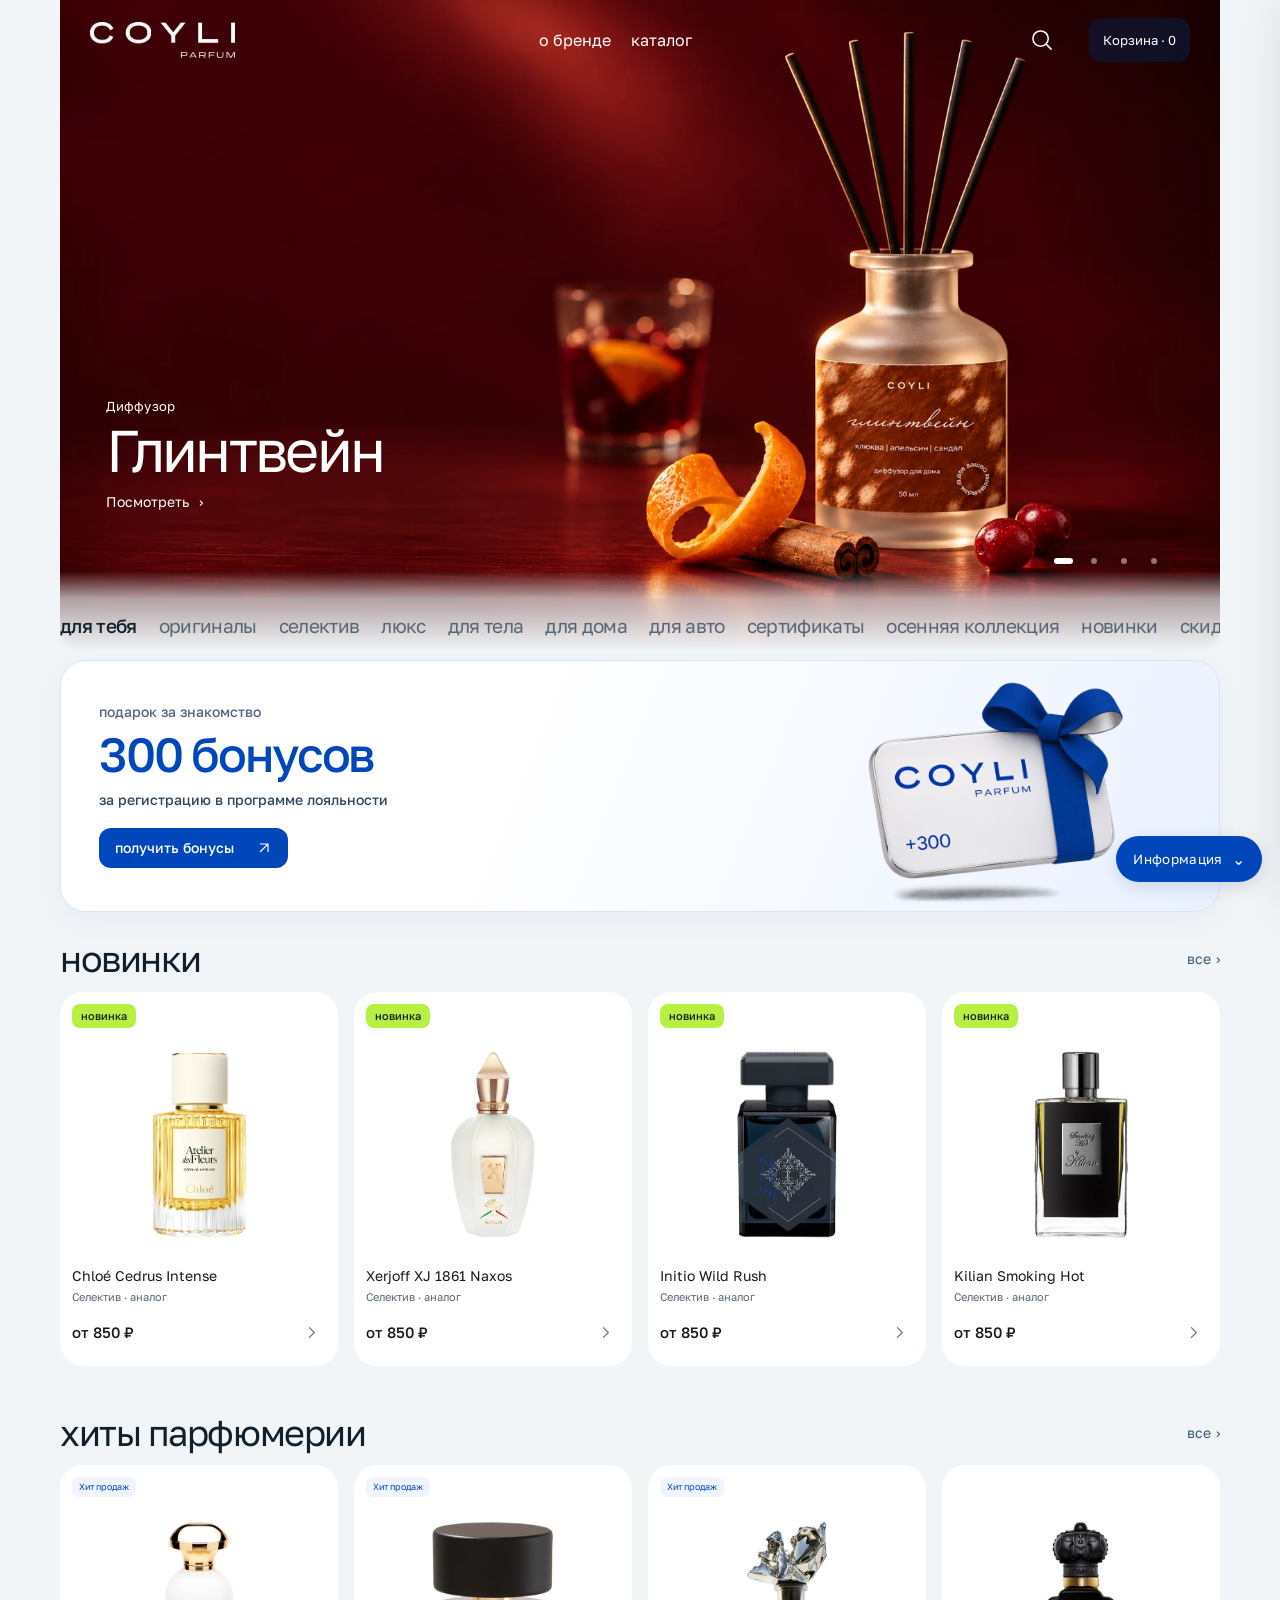
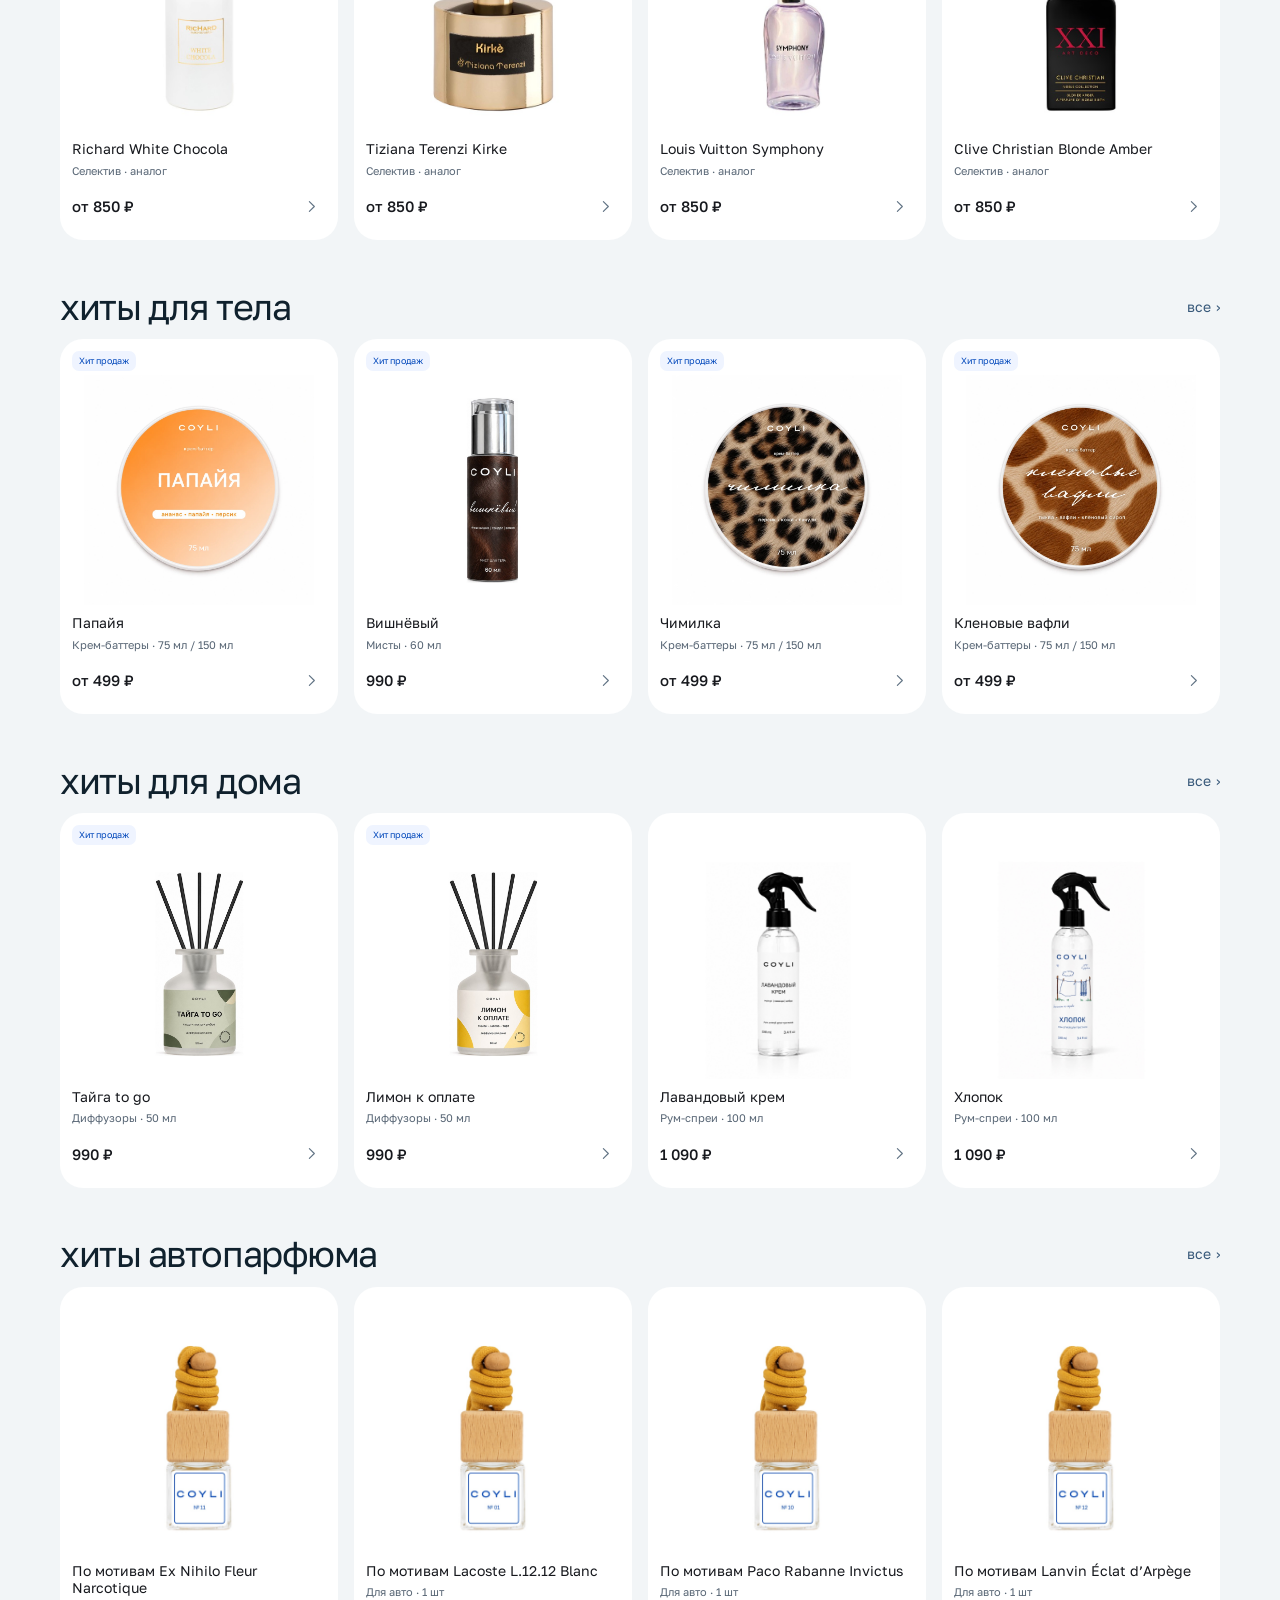
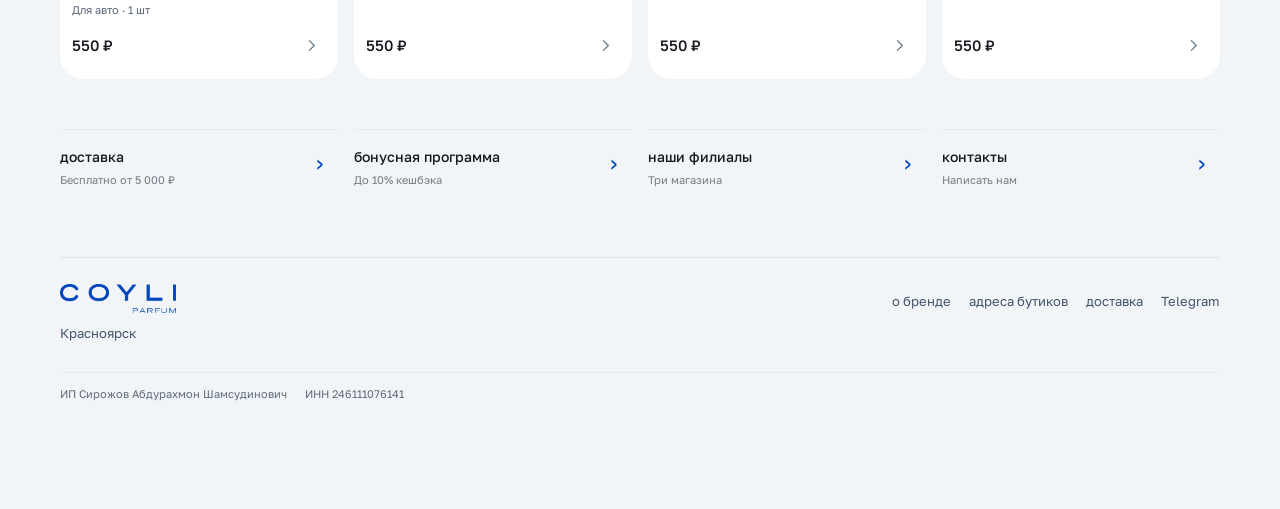
==== commit ba0b0fe5: "Make new-product labels vivid green, lowercase and more legible" ====
--- a/index.html
+++ b/index.html
@@ -350,7 +350,7 @@
 .combo-scene:has(.combo-object:nth-child(5)){min-height:0}
 .bottle-photo-pending{font-size:12px;color:#858b94;display:flex;height:100%;align-items:center;justify-content:center}
 @media(max-width:550px){.combo-scene,.panel .combo-scene{min-height:0;padding:0;aspect-ratio:1.28}.combo-object{max-height:none}}
-</style><style id="combo-aligned-row">.combo-bag,.combo-object,.panel .combo-object{bottom:9%;align-items:flex-end;justify-content:center}.combo-bag .combo-cutout,.combo-object .combo-cutout{flex:none;max-width:none}.combo-scene,.panel .combo-scene{aspect-ratio:1.28}</style><style id="combo-consistent-bag-scale">.combo-scene,.panel .combo-scene{aspect-ratio:2}</style><style>.product-share{display:block;margin:12px 0;color:#0047bb;font:inherit;font-size:13px;padding:11px 14px}</style><link rel="stylesheet" href="app-experience.css?v=20261118-wide-banners"><link rel="stylesheet" href="november-sale.css?v=20261112-1"></head><body><header><a class="brand-link" href="./index.html" aria-label="COYLI PARFUM — главная"><img src="[data-uri]" alt="COYLI PARFUM" class="brand-logo"></a><nav class="brand-nav" aria-label="О магазине"><button type="button" data-info="about">о бренде</button><button type="button" onclick="location.hash='categories'">каталог</button></nav><button class="bag" onclick="showCart()">Корзина · <span id="count">0</span></button></header><main class="wrap"><section class="hero autumn-hero brand-cover" aria-label="Осенняя коллекция"><div class="season-track" aria-label="Листайте коллекцию"><article class="season-slide"><picture class="season-picture"><source media="(min-width:751px)" srcset="assets/collections/autumn-close-diffuser-wide-20261118.webp"><img src="assets/collections/autumn-close-diffuser.webp" alt="Диффузор «Глинтвейн» на бордовом фоне с цедрой, корицей и клюквой" fetchpriority="high"></picture><div class="season-copy"><small>Диффузор</small><h1>Глинтвейн</h1><a href="#product-36">Посмотреть <span aria-hidden="true">›</span></a></div></article>
+</style><style id="combo-aligned-row">.combo-bag,.combo-object,.panel .combo-object{bottom:9%;align-items:flex-end;justify-content:center}.combo-bag .combo-cutout,.combo-object .combo-cutout{flex:none;max-width:none}.combo-scene,.panel .combo-scene{aspect-ratio:1.28}</style><style id="combo-consistent-bag-scale">.combo-scene,.panel .combo-scene{aspect-ratio:2}</style><style>.product-share{display:block;margin:12px 0;color:#0047bb;font:inherit;font-size:13px;padding:11px 14px}</style><link rel="stylesheet" href="app-experience.css?v=20261118-new-label"><link rel="stylesheet" href="november-sale.css?v=20261112-1"></head><body><header><a class="brand-link" href="./index.html" aria-label="COYLI PARFUM — главная"><img src="[data-uri]" alt="COYLI PARFUM" class="brand-logo"></a><nav class="brand-nav" aria-label="О магазине"><button type="button" data-info="about">о бренде</button><button type="button" onclick="location.hash='categories'">каталог</button></nav><button class="bag" onclick="showCart()">Корзина · <span id="count">0</span></button></header><main class="wrap"><section class="hero autumn-hero brand-cover" aria-label="Осенняя коллекция"><div class="season-track" aria-label="Листайте коллекцию"><article class="season-slide"><picture class="season-picture"><source media="(min-width:751px)" srcset="assets/collections/autumn-close-diffuser-wide-20261118.webp"><img src="assets/collections/autumn-close-diffuser.webp" alt="Диффузор «Глинтвейн» на бордовом фоне с цедрой, корицей и клюквой" fetchpriority="high"></picture><div class="season-copy"><small>Диффузор</small><h1>Глинтвейн</h1><a href="#product-36">Посмотреть <span aria-hidden="true">›</span></a></div></article>
 <article class="season-slide"><picture class="season-picture"><source media="(min-width:751px)" srcset="assets/collections/autumn-close-mists-wide-20261118.webp"><img src="assets/collections/autumn-close-mists.webp" alt="Мисты COYLI с вишней и вафлей, на которую льётся кленовый сироп" loading="lazy"></picture><div class="season-copy"><small>Мисты для тела</small><h2>Вишнёвый и Кленовые вафли</h2><a href="#autumn-mists">Выбрать мист <span aria-hidden="true">›</span></a></div></article>
 <article class="season-slide"><picture class="season-picture"><source media="(min-width:751px)" srcset="assets/collections/autumn-sachet-burgundy-wide-20261118.webp"><img src="assets/collections/autumn-sachet-burgundy.webp" alt="Аромасаше «Солёная карамель». Восковые кусочки рядом с упаковкой и карамель с солью на бордовом фоне" loading="lazy"></picture><div class="season-copy"><small>Аромасаше</small><h2>Солёная карамель</h2><a href="#product-59">Посмотреть <span aria-hidden="true">›</span></a></div></article>
 <article class="season-slide"><picture class="season-picture"><source media="(min-width:751px)" srcset="assets/collections/autumn-butters-white-lids-wide-20261118.webp"><img src="assets/collections/autumn-butters-white-lids.webp" alt="Четыре баттера по 75 мл в прозрачных баночках с белыми крышками. «Солёная карамель» открыта" loading="lazy"></picture><div class="season-copy"><small>Осенняя коллекция</small><h2>Крем-баттеры</h2><a href="#autumn-butters">Выбрать из 4 ароматов <span aria-hidden="true">›</span></a></div></article>
--- a/app-experience.css
+++ b/app-experience.css
@@ -509,7 +509,7 @@
 
 /* Clear status colours and an editorial loyalty invitation. */
 body .new-badge,
-:is(#grid,#bestsellers-track,#home-shelves .bestsellers-track) .item .new-badge { background:#a9edba; color:#18542b; }
+:is(#grid,#bestsellers-track,#home-shelves .bestsellers-track) .item .new-badge { background:#b8ef43; color:#172315; }
 body .sale-badge,body .combo-discount,
 :is(#grid,#bestsellers-track,#home-shelves .bestsellers-track) .item .sale-badge { background:#9b3049; color:#fff; }
 body .sale-price { color:#9b3049; }
@@ -588,3 +588,15 @@
 :is(#grid,#bestsellers-track,#home-shelves .bestsellers-track) .product-image-area {
  margin-top:24px; height:calc(100% - 24px);
 }
+
+/* A clear, lively new-product label, sized for a phone rather than a tiny tag. */
+:is(#grid,#bestsellers-track,#home-shelves .bestsellers-track) .item .new-badge {
+ background:#b8ef43; color:#172315; font-size:11px; font-weight:500; line-height:16px;
+ padding:4px 9px; border-radius:8px; text-transform:lowercase; letter-spacing:0;
+}
+:is(#grid,#bestsellers-track,#home-shelves .bestsellers-track) .product-label-row:has(.new-badge) {
+ height:26px; min-height:26px;
+}
+:is(#grid,#bestsellers-track,#home-shelves .bestsellers-track) .visual:has(.new-badge) .product-image-area {
+ margin-top:28px; height:calc(100% - 28px);
+}
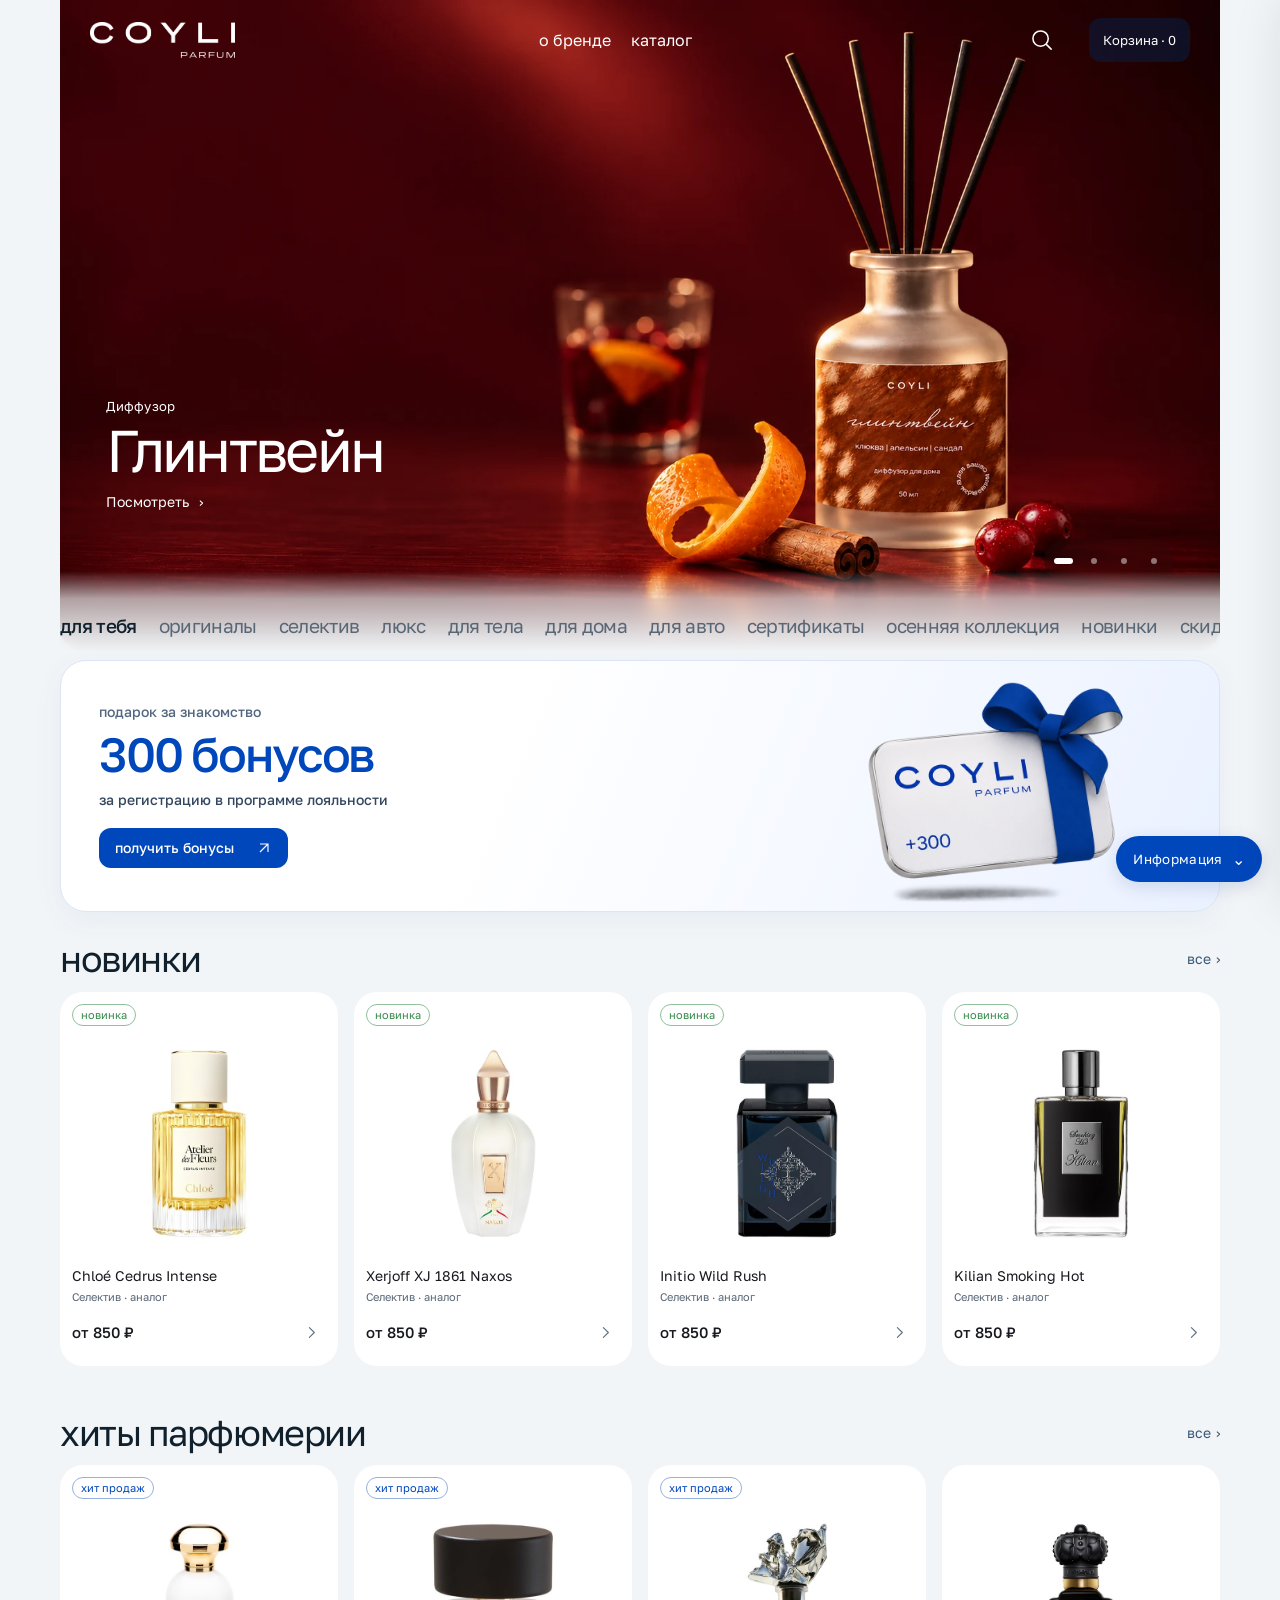
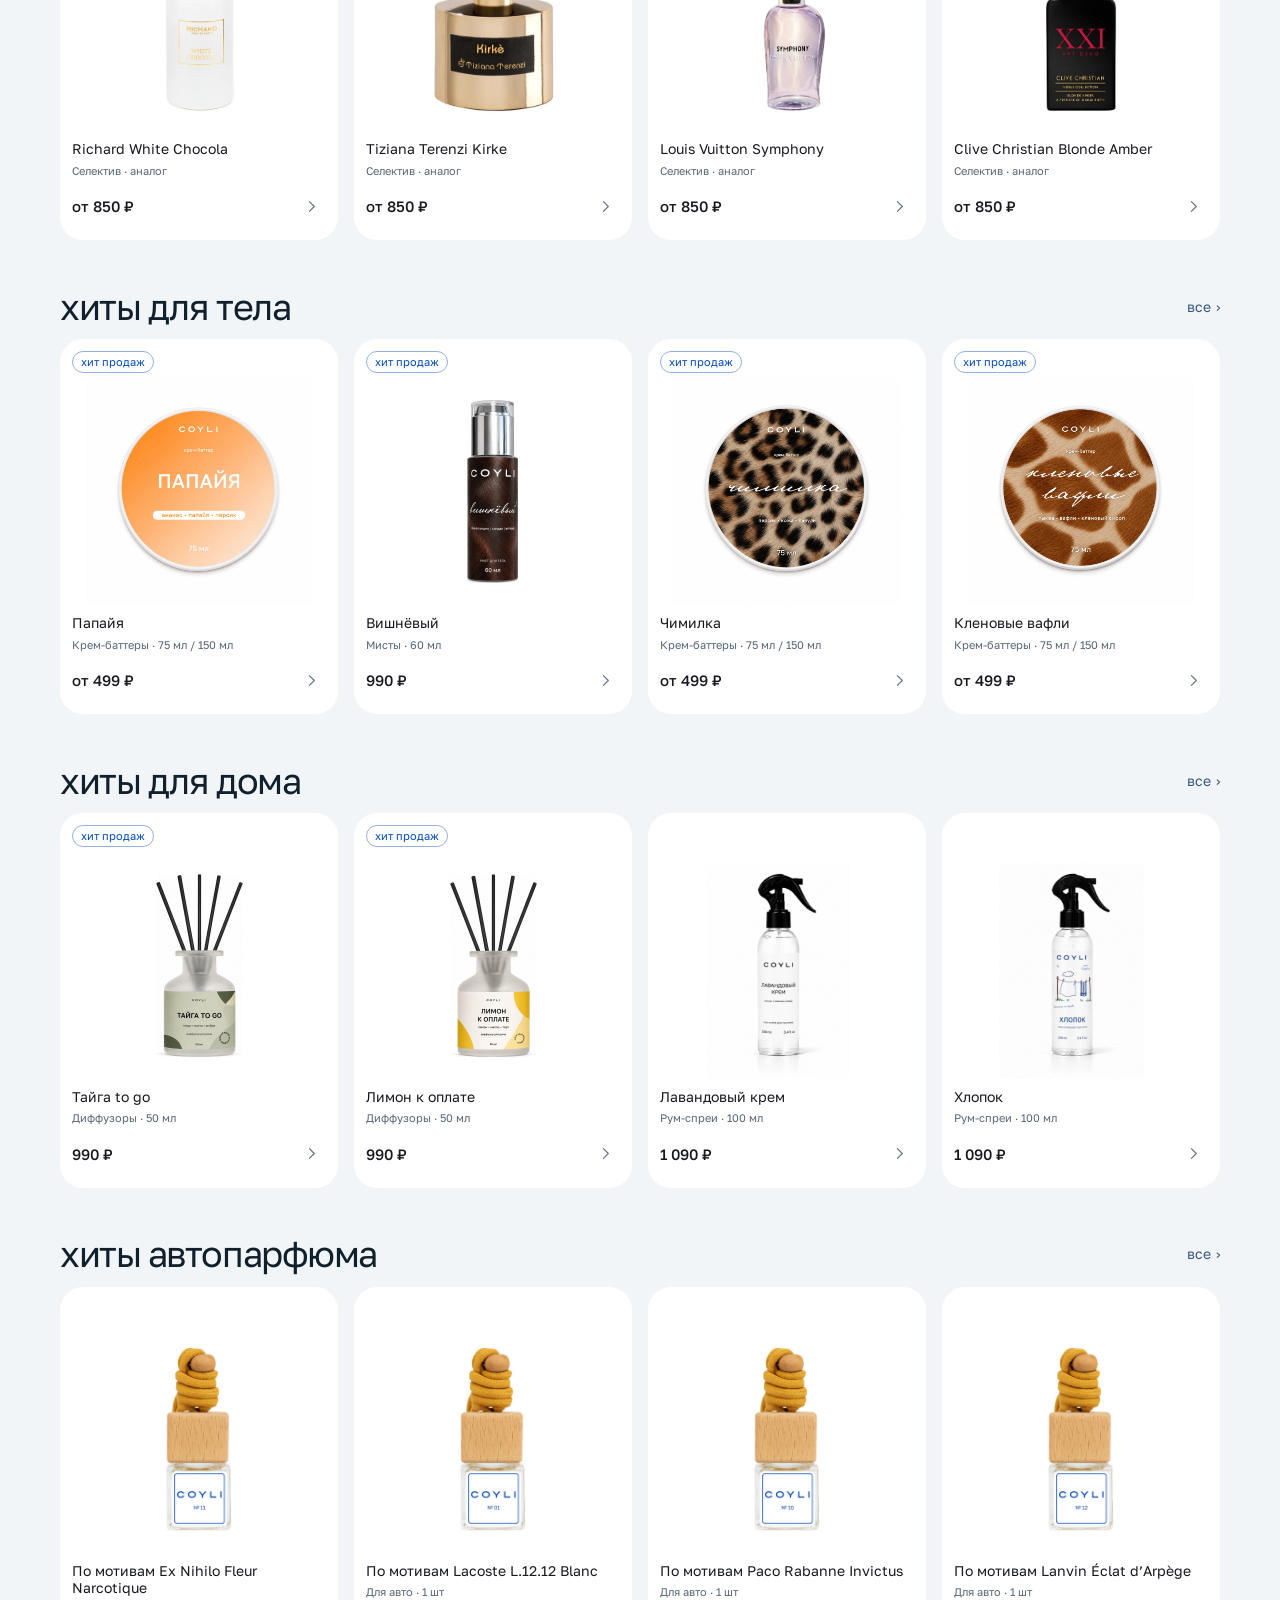
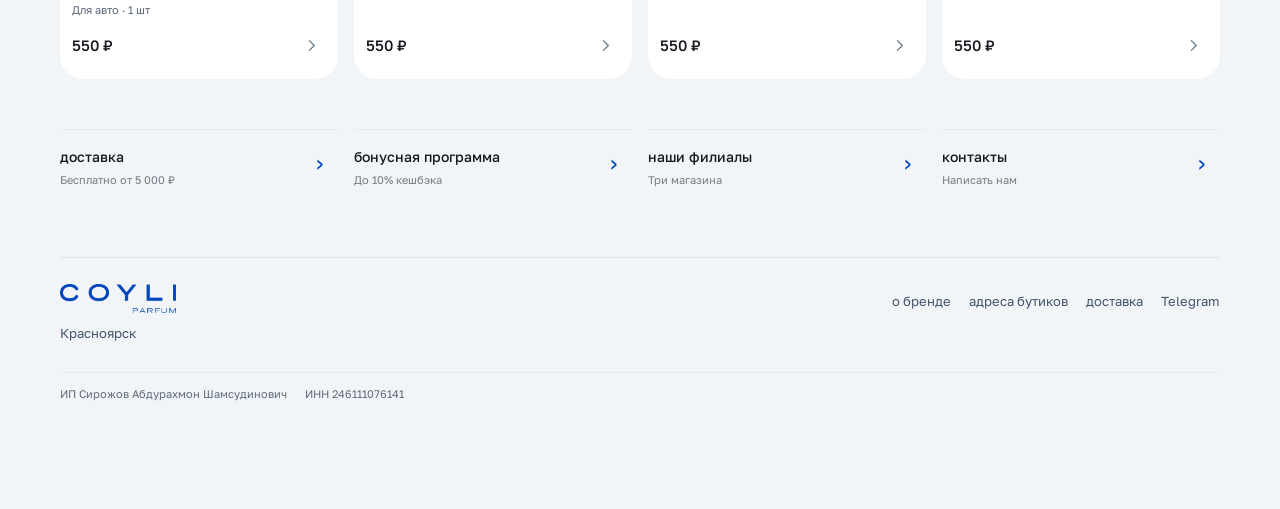
==== commit 7bc92e1c: "Unify product status badges with approved thin outline design" ====
--- a/index.html
+++ b/index.html
@@ -350,7 +350,7 @@
 .combo-scene:has(.combo-object:nth-child(5)){min-height:0}
 .bottle-photo-pending{font-size:12px;color:#858b94;display:flex;height:100%;align-items:center;justify-content:center}
 @media(max-width:550px){.combo-scene,.panel .combo-scene{min-height:0;padding:0;aspect-ratio:1.28}.combo-object{max-height:none}}
-</style><style id="combo-aligned-row">.combo-bag,.combo-object,.panel .combo-object{bottom:9%;align-items:flex-end;justify-content:center}.combo-bag .combo-cutout,.combo-object .combo-cutout{flex:none;max-width:none}.combo-scene,.panel .combo-scene{aspect-ratio:1.28}</style><style id="combo-consistent-bag-scale">.combo-scene,.panel .combo-scene{aspect-ratio:2}</style><style>.product-share{display:block;margin:12px 0;color:#0047bb;font:inherit;font-size:13px;padding:11px 14px}</style><link rel="stylesheet" href="app-experience.css?v=20261118-new-label"><link rel="stylesheet" href="november-sale.css?v=20261112-1"></head><body><header><a class="brand-link" href="./index.html" aria-label="COYLI PARFUM — главная"><img src="[data-uri]" alt="COYLI PARFUM" class="brand-logo"></a><nav class="brand-nav" aria-label="О магазине"><button type="button" data-info="about">о бренде</button><button type="button" onclick="location.hash='categories'">каталог</button></nav><button class="bag" onclick="showCart()">Корзина · <span id="count">0</span></button></header><main class="wrap"><section class="hero autumn-hero brand-cover" aria-label="Осенняя коллекция"><div class="season-track" aria-label="Листайте коллекцию"><article class="season-slide"><picture class="season-picture"><source media="(min-width:751px)" srcset="assets/collections/autumn-close-diffuser-wide-20261118.webp"><img src="assets/collections/autumn-close-diffuser.webp" alt="Диффузор «Глинтвейн» на бордовом фоне с цедрой, корицей и клюквой" fetchpriority="high"></picture><div class="season-copy"><small>Диффузор</small><h1>Глинтвейн</h1><a href="#product-36">Посмотреть <span aria-hidden="true">›</span></a></div></article>
+</style><style id="combo-aligned-row">.combo-bag,.combo-object,.panel .combo-object{bottom:9%;align-items:flex-end;justify-content:center}.combo-bag .combo-cutout,.combo-object .combo-cutout{flex:none;max-width:none}.combo-scene,.panel .combo-scene{aspect-ratio:1.28}</style><style id="combo-consistent-bag-scale">.combo-scene,.panel .combo-scene{aspect-ratio:2}</style><style>.product-share{display:block;margin:12px 0;color:#0047bb;font:inherit;font-size:13px;padding:11px 14px}</style><link rel="stylesheet" href="app-experience.css?v=20261118-outline-labels"><link rel="stylesheet" href="november-sale.css?v=20261112-1"></head><body><header><a class="brand-link" href="./index.html" aria-label="COYLI PARFUM — главная"><img src="[data-uri]" alt="COYLI PARFUM" class="brand-logo"></a><nav class="brand-nav" aria-label="О магазине"><button type="button" data-info="about">о бренде</button><button type="button" onclick="location.hash='categories'">каталог</button></nav><button class="bag" onclick="showCart()">Корзина · <span id="count">0</span></button></header><main class="wrap"><section class="hero autumn-hero brand-cover" aria-label="Осенняя коллекция"><div class="season-track" aria-label="Листайте коллекцию"><article class="season-slide"><picture class="season-picture"><source media="(min-width:751px)" srcset="assets/collections/autumn-close-diffuser-wide-20261118.webp"><img src="assets/collections/autumn-close-diffuser.webp" alt="Диффузор «Глинтвейн» на бордовом фоне с цедрой, корицей и клюквой" fetchpriority="high"></picture><div class="season-copy"><small>Диффузор</small><h1>Глинтвейн</h1><a href="#product-36">Посмотреть <span aria-hidden="true">›</span></a></div></article>
 <article class="season-slide"><picture class="season-picture"><source media="(min-width:751px)" srcset="assets/collections/autumn-close-mists-wide-20261118.webp"><img src="assets/collections/autumn-close-mists.webp" alt="Мисты COYLI с вишней и вафлей, на которую льётся кленовый сироп" loading="lazy"></picture><div class="season-copy"><small>Мисты для тела</small><h2>Вишнёвый и Кленовые вафли</h2><a href="#autumn-mists">Выбрать мист <span aria-hidden="true">›</span></a></div></article>
 <article class="season-slide"><picture class="season-picture"><source media="(min-width:751px)" srcset="assets/collections/autumn-sachet-burgundy-wide-20261118.webp"><img src="assets/collections/autumn-sachet-burgundy.webp" alt="Аромасаше «Солёная карамель». Восковые кусочки рядом с упаковкой и карамель с солью на бордовом фоне" loading="lazy"></picture><div class="season-copy"><small>Аромасаше</small><h2>Солёная карамель</h2><a href="#product-59">Посмотреть <span aria-hidden="true">›</span></a></div></article>
 <article class="season-slide"><picture class="season-picture"><source media="(min-width:751px)" srcset="assets/collections/autumn-butters-white-lids-wide-20261118.webp"><img src="assets/collections/autumn-butters-white-lids.webp" alt="Четыре баттера по 75 мл в прозрачных баночках с белыми крышками. «Солёная карамель» открыта" loading="lazy"></picture><div class="season-copy"><small>Осенняя коллекция</small><h2>Крем-баттеры</h2><a href="#autumn-butters">Выбрать из 4 ароматов <span aria-hidden="true">›</span></a></div></article>
--- a/app-experience.css
+++ b/app-experience.css
@@ -600,3 +600,35 @@
 :is(#grid,#bestsellers-track,#home-shelves .bestsellers-track) .visual:has(.new-badge) .product-image-area {
  margin-top:28px; height:calc(100% - 28px);
 }
+
+/* Approved outline treatment for all product status labels. */
+body :is(.hit-badge,.new-badge,.sale-badge,.combo-discount),
+:is(#grid,#bestsellers-track,#home-shelves .bestsellers-track) .item :is(.hit-badge,.new-badge,.sale-badge) {
+ --badge-ink:#0047bb; --badge-outline:#94b0df;
+ display:inline-flex; align-items:center; justify-content:center; box-sizing:border-box;
+ flex:0 0 auto; background:transparent; color:var(--badge-ink);
+ border:1px solid var(--badge-outline); border-radius:999px;
+ padding:1px 8px; font-size:11px; line-height:18px; font-weight:400;
+ text-transform:lowercase; letter-spacing:0; white-space:nowrap; box-shadow:none;
+}
+body .new-badge,
+:is(#grid,#bestsellers-track,#home-shelves .bestsellers-track) .item .new-badge {
+ --badge-ink:#348a49; --badge-outline:#90bf9a;
+}
+body :is(.sale-badge,.combo-discount),
+:is(#grid,#bestsellers-track,#home-shelves .bestsellers-track) .item .sale-badge {
+ --badge-ink:#9b3049; --badge-outline:#ca98a4;
+}
+:is(#grid,#bestsellers-track,#home-shelves .bestsellers-track) .product-label-row,
+:is(#grid,#bestsellers-track,#home-shelves .bestsellers-track) .product-label-row:has(.new-badge) {
+ height:24px; min-height:24px; gap:5px; align-items:flex-start;
+}
+:is(#grid,#bestsellers-track,#home-shelves .bestsellers-track) .product-image-area,
+:is(#grid,#bestsellers-track,#home-shelves .bestsellers-track) .visual:has(.new-badge) .product-image-area {
+ margin-top:26px; height:calc(100% - 26px);
+}
+@media(max-width:390px) {
+ :is(#grid,#bestsellers-track,#home-shelves .bestsellers-track) .product-label-row:has(.sale-badge):has(.hit-badge) :is(.hit-badge,.sale-badge) {
+  font-size:10px; padding-inline:6px;
+ }
+}
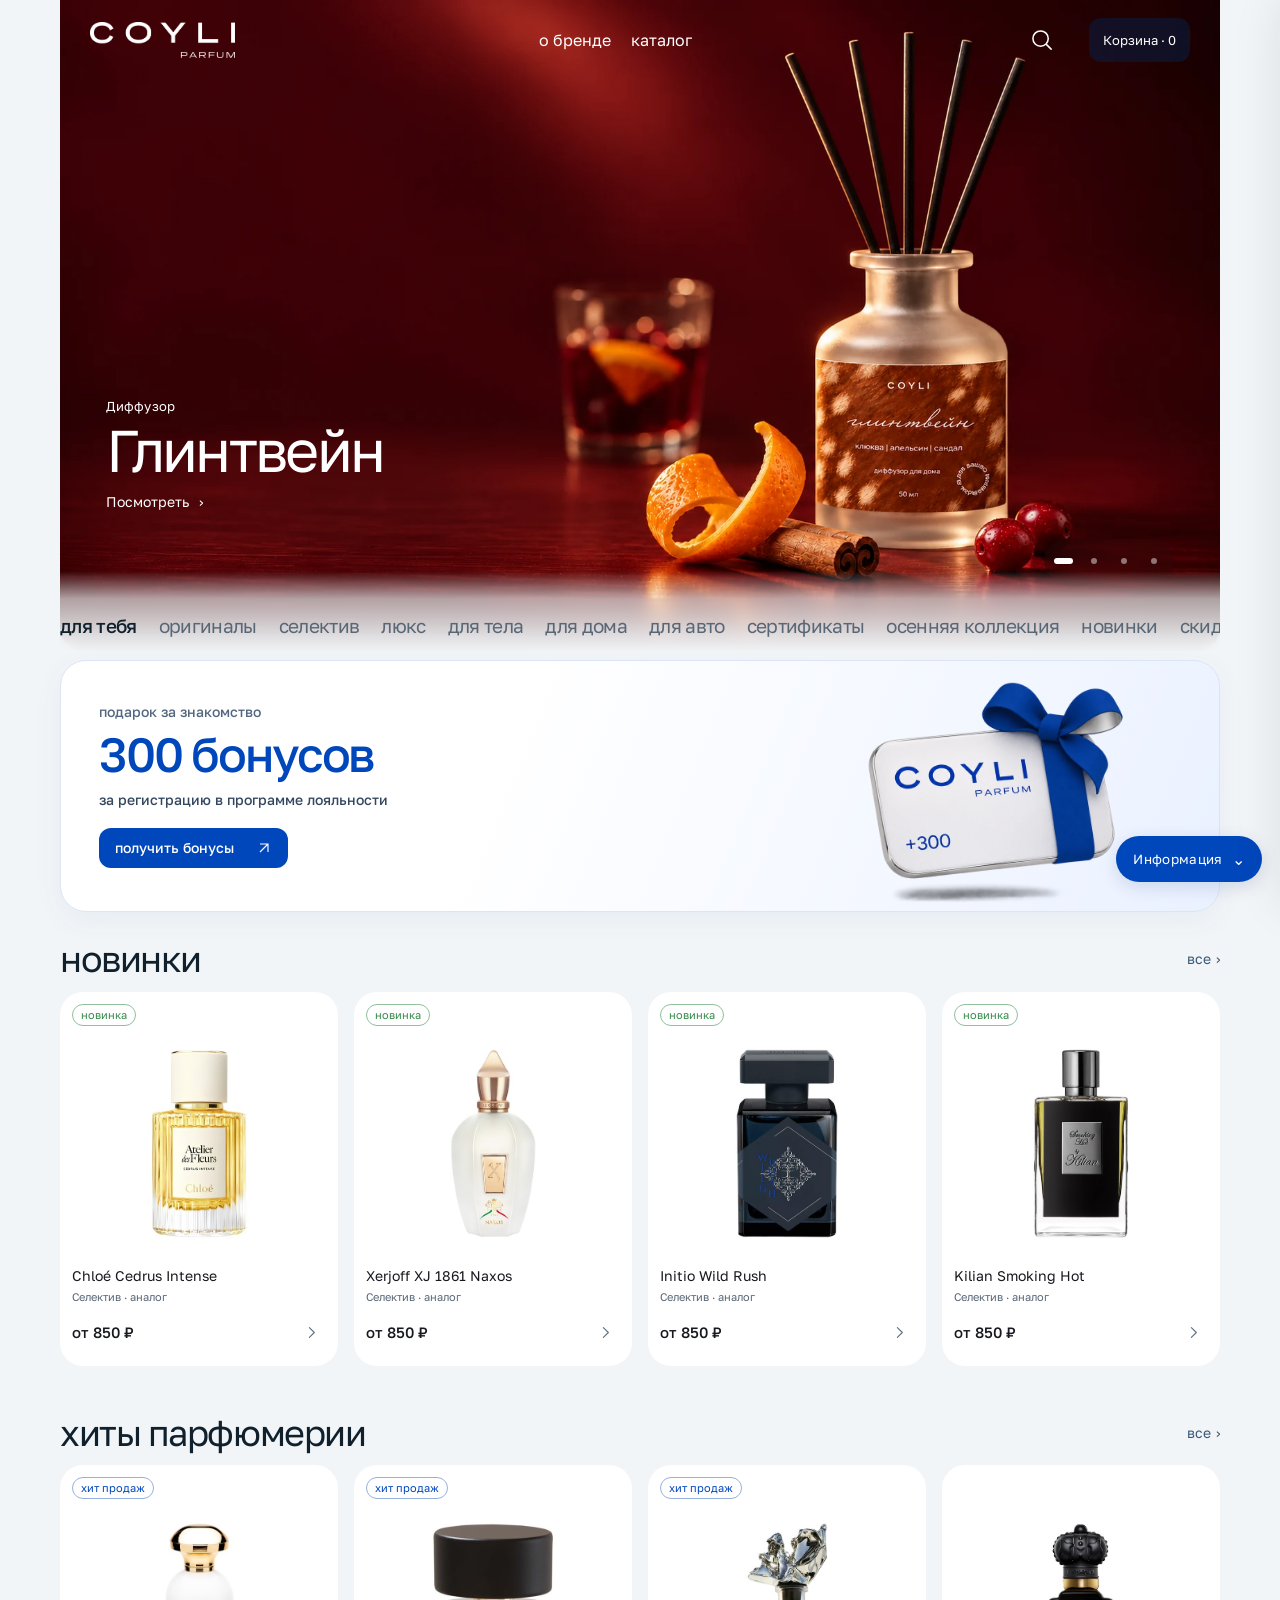
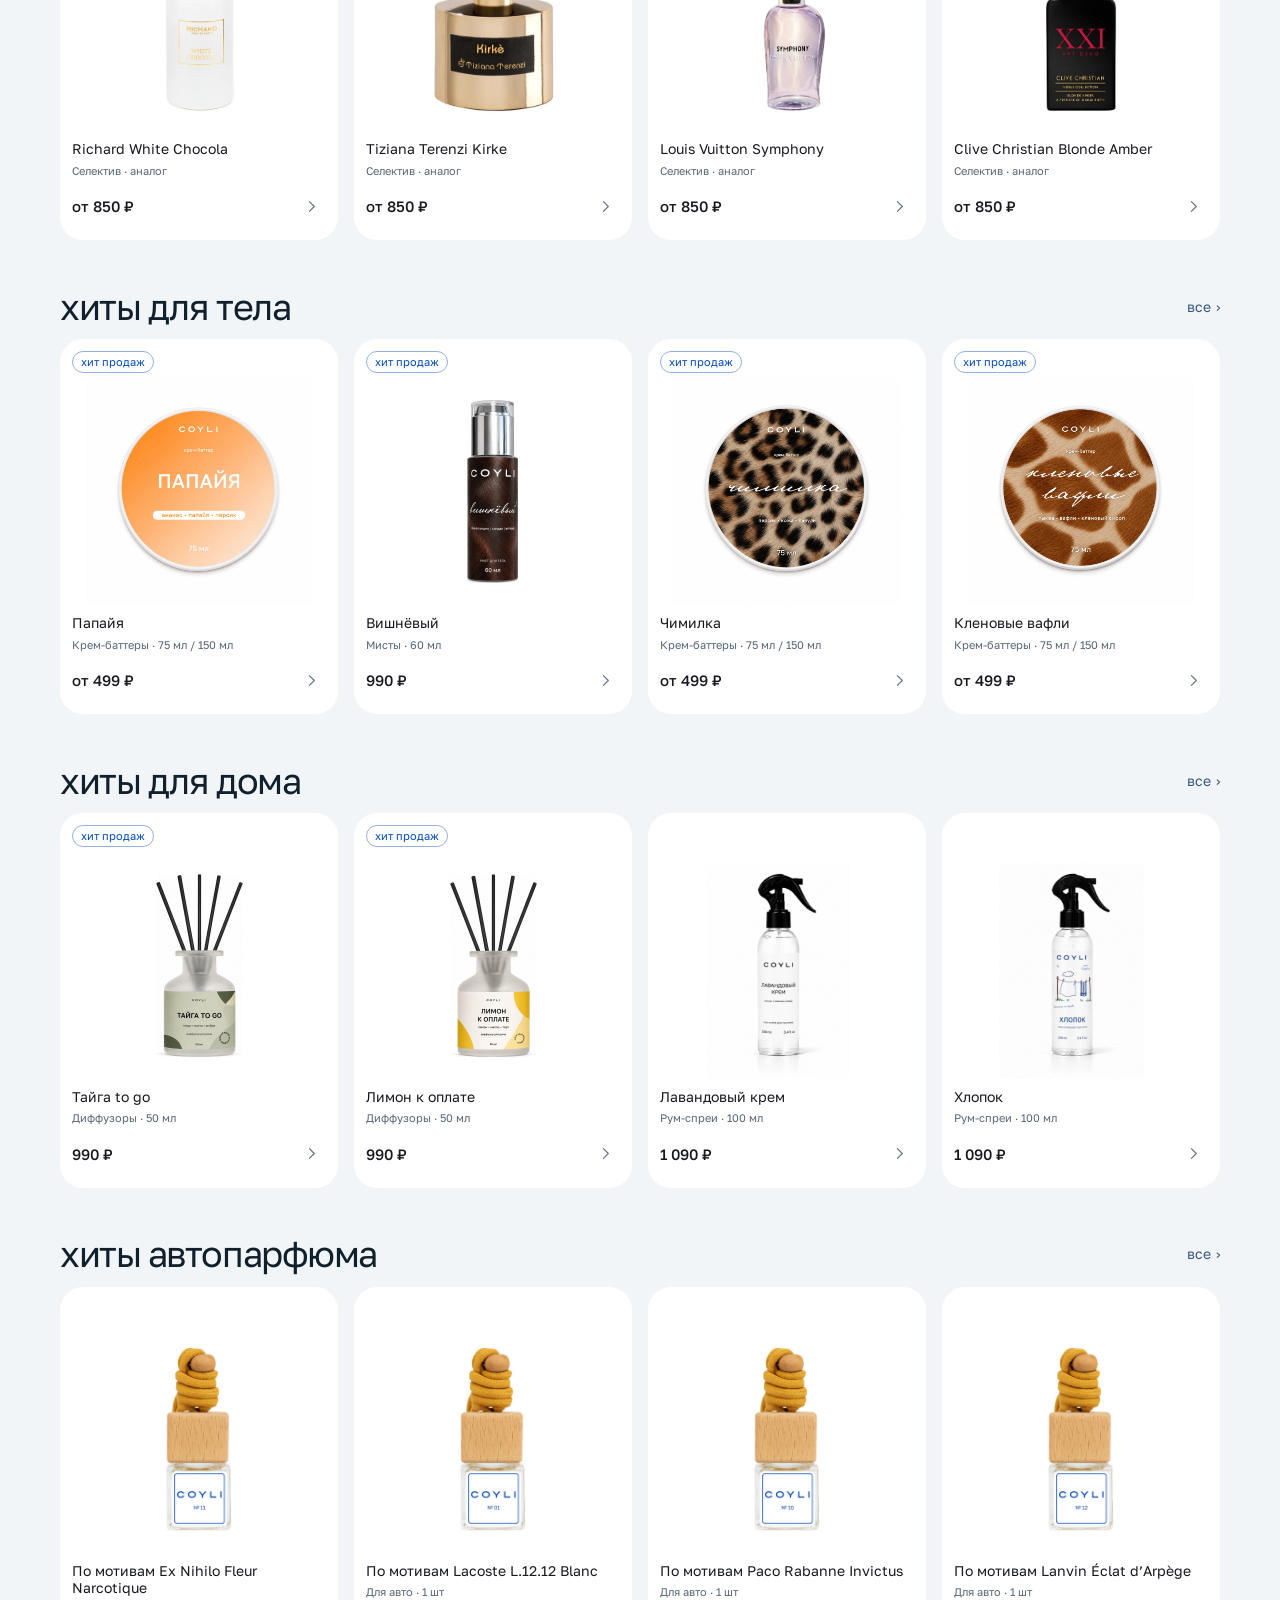
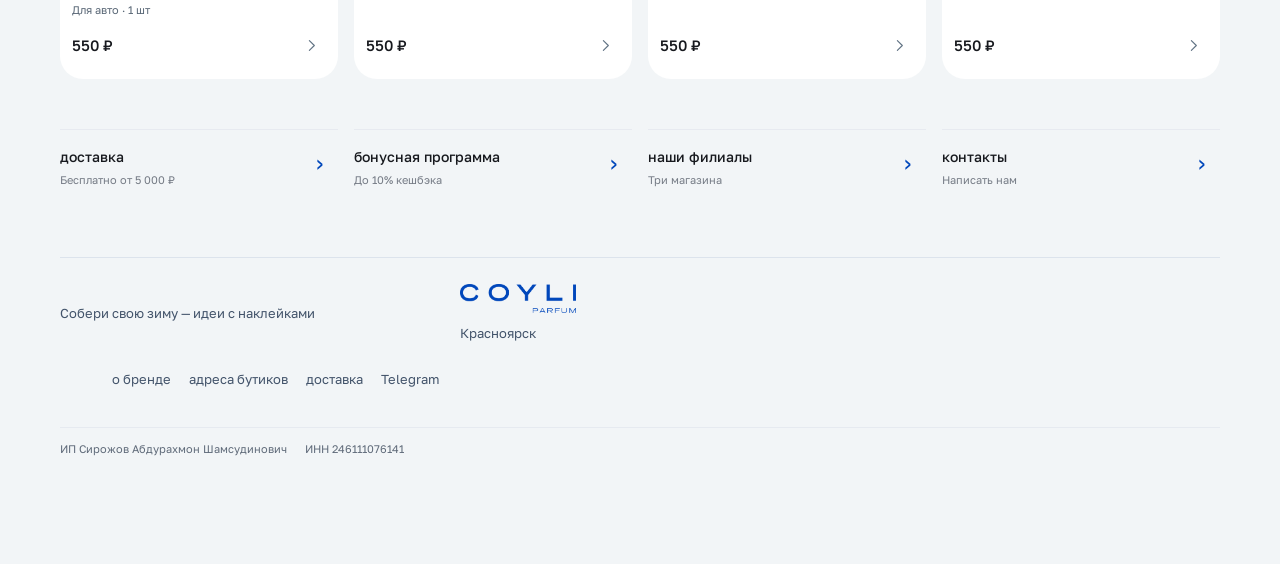
==== commit 0ab094f4: "Add winter sticker instructions with five product stories and QR destinations" ====
--- a/index.html
+++ b/index.html
@@ -350,13 +350,13 @@
 .combo-scene:has(.combo-object:nth-child(5)){min-height:0}
 .bottle-photo-pending{font-size:12px;color:#858b94;display:flex;height:100%;align-items:center;justify-content:center}
 @media(max-width:550px){.combo-scene,.panel .combo-scene{min-height:0;padding:0;aspect-ratio:1.28}.combo-object{max-height:none}}
-</style><style id="combo-aligned-row">.combo-bag,.combo-object,.panel .combo-object{bottom:9%;align-items:flex-end;justify-content:center}.combo-bag .combo-cutout,.combo-object .combo-cutout{flex:none;max-width:none}.combo-scene,.panel .combo-scene{aspect-ratio:1.28}</style><style id="combo-consistent-bag-scale">.combo-scene,.panel .combo-scene{aspect-ratio:2}</style><style>.product-share{display:block;margin:12px 0;color:#0047bb;font:inherit;font-size:13px;padding:11px 14px}</style><link rel="stylesheet" href="app-experience.css?v=20261118-outline-labels"><link rel="stylesheet" href="november-sale.css?v=20261112-1"></head><body><header><a class="brand-link" href="./index.html" aria-label="COYLI PARFUM — главная"><img src="[data-uri]" alt="COYLI PARFUM" class="brand-logo"></a><nav class="brand-nav" aria-label="О магазине"><button type="button" data-info="about">о бренде</button><button type="button" onclick="location.hash='categories'">каталог</button></nav><button class="bag" onclick="showCart()">Корзина · <span id="count">0</span></button></header><main class="wrap"><section class="hero autumn-hero brand-cover" aria-label="Осенняя коллекция"><div class="season-track" aria-label="Листайте коллекцию"><article class="season-slide"><picture class="season-picture"><source media="(min-width:751px)" srcset="assets/collections/autumn-close-diffuser-wide-20261118.webp"><img src="assets/collections/autumn-close-diffuser.webp" alt="Диффузор «Глинтвейн» на бордовом фоне с цедрой, корицей и клюквой" fetchpriority="high"></picture><div class="season-copy"><small>Диффузор</small><h1>Глинтвейн</h1><a href="#product-36">Посмотреть <span aria-hidden="true">›</span></a></div></article>
+</style><style id="combo-aligned-row">.combo-bag,.combo-object,.panel .combo-object{bottom:9%;align-items:flex-end;justify-content:center}.combo-bag .combo-cutout,.combo-object .combo-cutout{flex:none;max-width:none}.combo-scene,.panel .combo-scene{aspect-ratio:1.28}</style><style id="combo-consistent-bag-scale">.combo-scene,.panel .combo-scene{aspect-ratio:2}</style><style>.product-share{display:block;margin:12px 0;color:#0047bb;font:inherit;font-size:13px;padding:11px 14px}</style><link rel="stylesheet" href="app-experience.css?v=20261118-outline-labels"><link rel="stylesheet" href="november-sale.css?v=20261112-1"><script src="winter-instructions.js"></script><style>.winter-guide-link{display:block;color:#0047bb;font-size:13px;margin:12px 0;text-decoration:underline}</style></head><body><header><a class="brand-link" href="./index.html" aria-label="COYLI PARFUM — главная"><img src="[data-uri]" alt="COYLI PARFUM" class="brand-logo"></a><nav class="brand-nav" aria-label="О магазине"><button type="button" data-info="about">о бренде</button><button type="button" onclick="location.hash='categories'">каталог</button></nav><button class="bag" onclick="showCart()">Корзина · <span id="count">0</span></button></header><main class="wrap"><section class="hero autumn-hero brand-cover" aria-label="Осенняя коллекция"><div class="season-track" aria-label="Листайте коллекцию"><article class="season-slide"><picture class="season-picture"><source media="(min-width:751px)" srcset="assets/collections/autumn-close-diffuser-wide-20261118.webp"><img src="assets/collections/autumn-close-diffuser.webp" alt="Диффузор «Глинтвейн» на бордовом фоне с цедрой, корицей и клюквой" fetchpriority="high"></picture><div class="season-copy"><small>Диффузор</small><h1>Глинтвейн</h1><a href="#product-36">Посмотреть <span aria-hidden="true">›</span></a></div></article>
 <article class="season-slide"><picture class="season-picture"><source media="(min-width:751px)" srcset="assets/collections/autumn-close-mists-wide-20261118.webp"><img src="assets/collections/autumn-close-mists.webp" alt="Мисты COYLI с вишней и вафлей, на которую льётся кленовый сироп" loading="lazy"></picture><div class="season-copy"><small>Мисты для тела</small><h2>Вишнёвый и Кленовые вафли</h2><a href="#autumn-mists">Выбрать мист <span aria-hidden="true">›</span></a></div></article>
 <article class="season-slide"><picture class="season-picture"><source media="(min-width:751px)" srcset="assets/collections/autumn-sachet-burgundy-wide-20261118.webp"><img src="assets/collections/autumn-sachet-burgundy.webp" alt="Аромасаше «Солёная карамель». Восковые кусочки рядом с упаковкой и карамель с солью на бордовом фоне" loading="lazy"></picture><div class="season-copy"><small>Аромасаше</small><h2>Солёная карамель</h2><a href="#product-59">Посмотреть <span aria-hidden="true">›</span></a></div></article>
 <article class="season-slide"><picture class="season-picture"><source media="(min-width:751px)" srcset="assets/collections/autumn-butters-white-lids-wide-20261118.webp"><img src="assets/collections/autumn-butters-white-lids.webp" alt="Четыре баттера по 75 мл в прозрачных баночках с белыми крышками. «Солёная карамель» открыта" loading="lazy"></picture><div class="season-copy"><small>Осенняя коллекция</small><h2>Крем-баттеры</h2><a href="#autumn-butters">Выбрать из 4 ароматов <span aria-hidden="true">›</span></a></div></article>
 </div><div class="season-controls" role="group" aria-label="Выбрать слайд"></div></section>
 <div class="shop-menu"><nav id="tabs" class="tabs" aria-label="Разделы каталога"></nav><div id="shop-submenu"></div></div>
-<section id="shopping-shortcuts" class="coyli-quick" aria-label="Бонусная программа COYLI"><a class="loyalty-feature" href="https://t.me/Coyly_Bot?start=ref=ckzVnuj2N4" target="_blank" rel="noopener noreferrer"><span class="loyalty-copy"><span class="loyalty-eyebrow">подарок за знакомство</span><strong>300 бонусов</strong><small>за регистрацию в программе лояльности</small><span class="loyalty-cta">получить бонусы <svg aria-hidden="true" width="16" height="16" viewBox="0 0 24 24" fill="none" stroke="currentColor" stroke-width="1.7"><path d="M6 18 18 6M6 6h12v12"/></svg></span></span><span class="loyalty-art loyalty-art-approved" aria-hidden="true"><img src="assets/app/loyalty-matte-bow-20261118.webp" width="768" height="768" alt="" decoding="async"></span></a></section><section id="bestsellers" class="bestsellers" aria-labelledby="bestsellers-title" hidden><div class="bestsellers-heading"><div><h2 id="bestsellers-title">Популярные ароматы</h2></div><button type="button" onclick="selectCategory('Селектив')">Все <span aria-hidden="true">›</span></button></div><div id="bestsellers-track" class="bestsellers-track"></div></section><div id="home-shelves"></div><div id="catalog-start" class="coyli-catalog-heading"><div><span class="coyli-kicker">КАТАЛОГ COYLI PARFUM</span><h2>Найдите свой аромат</h2></div></div><input id="search" class="search" placeholder="Поиск: баккара, груша, чимилка…" autocomplete="off"><div id="collection-intro" hidden><p>Крем-баттеры, мисты и ароматы для дома — все новинки коллекции в одном месте.</p><div id="collection-filters" class="pillset" aria-label="Тип товара в коллекции"></div></div><div class="status"><span id="total"></span><span id="availability-summary">Наличие уточняется</span></div><div class="original-location" id="half-sale-info" hidden>Оригиналы — скидка 15%. Селектив и люкс — скидка 50% на спрей и чистое масло. Цены указаны с учётом скидки.</div><div class="original-location" id="original-location" hidden><details><summary>Об объёмах и наличии</summary><p>Распив от 2 до 100 мл в ТК «Ньютон». Для 100 мл уточните остаток во флаконе. Полный флакон — по запросу.</p></details></div><div class="original-location" id="bottle-info" hidden>Пустые флаконы для любимых ароматов. Шариковые и спреи · цена за 1 штуку. Парфюм приобретается отдельно.</div><section class="grid" id="grid"></section><section id="bundle-section" aria-label="Подарочные наборы" hidden></section><section id="gift-section" aria-label="Подарочные карты" hidden></section><section class="coyli-home-links" aria-label="Информация о магазине"><button type="button" data-info="delivery"><span>доставка</span><small>Бесплатно от 5 000 ₽</small><b>›</b></button><button type="button" data-info="loyalty"><span>бонусная программа</span><small>До 10% кешбэка</small><b>›</b></button><button type="button" data-info="stores"><span>наши филиалы</span><small>Три магазина</small><b>›</b></button><button type="button" data-info="contact"><span>контакты</span><small>Написать нам</small><b>›</b></button></section><footer class="brand-footer"><div class="footer-identity"><img src="coyli-logo.png" loading="lazy" alt="COYLI PARFUM"><span>Красноярск</span></div>
+<section id="shopping-shortcuts" class="coyli-quick" aria-label="Бонусная программа COYLI"><a class="loyalty-feature" href="https://t.me/Coyly_Bot?start=ref=ckzVnuj2N4" target="_blank" rel="noopener noreferrer"><span class="loyalty-copy"><span class="loyalty-eyebrow">подарок за знакомство</span><strong>300 бонусов</strong><small>за регистрацию в программе лояльности</small><span class="loyalty-cta">получить бонусы <svg aria-hidden="true" width="16" height="16" viewBox="0 0 24 24" fill="none" stroke="currentColor" stroke-width="1.7"><path d="M6 18 18 6M6 6h12v12"/></svg></span></span><span class="loyalty-art loyalty-art-approved" aria-hidden="true"><img src="assets/app/loyalty-matte-bow-20261118.webp" width="768" height="768" alt="" decoding="async"></span></a></section><section id="bestsellers" class="bestsellers" aria-labelledby="bestsellers-title" hidden><div class="bestsellers-heading"><div><h2 id="bestsellers-title">Популярные ароматы</h2></div><button type="button" onclick="selectCategory('Селектив')">Все <span aria-hidden="true">›</span></button></div><div id="bestsellers-track" class="bestsellers-track"></div></section><div id="home-shelves"></div><div id="catalog-start" class="coyli-catalog-heading"><div><span class="coyli-kicker">КАТАЛОГ COYLI PARFUM</span><h2>Найдите свой аромат</h2></div></div><input id="search" class="search" placeholder="Поиск: баккара, груша, чимилка…" autocomplete="off"><div id="collection-intro" hidden><p>Крем-баттеры, мисты и ароматы для дома — все новинки коллекции в одном месте.</p><div id="collection-filters" class="pillset" aria-label="Тип товара в коллекции"></div></div><div class="status"><span id="total"></span><span id="availability-summary">Наличие уточняется</span></div><div class="original-location" id="half-sale-info" hidden>Оригиналы — скидка 15%. Селектив и люкс — скидка 50% на спрей и чистое масло. Цены указаны с учётом скидки.</div><div class="original-location" id="original-location" hidden><details><summary>Об объёмах и наличии</summary><p>Распив от 2 до 100 мл в ТК «Ньютон». Для 100 мл уточните остаток во флаконе. Полный флакон — по запросу.</p></details></div><div class="original-location" id="bottle-info" hidden>Пустые флаконы для любимых ароматов. Шариковые и спреи · цена за 1 штуку. Парфюм приобретается отдельно.</div><section class="grid" id="grid"></section><section id="bundle-section" aria-label="Подарочные наборы" hidden></section><section id="gift-section" aria-label="Подарочные карты" hidden></section><section class="coyli-home-links" aria-label="Информация о магазине"><button type="button" data-info="delivery"><span>доставка</span><small>Бесплатно от 5 000 ₽</small><b>›</b></button><button type="button" data-info="loyalty"><span>бонусная программа</span><small>До 10% кешбэка</small><b>›</b></button><button type="button" data-info="stores"><span>наши филиалы</span><small>Три магазина</small><b>›</b></button><button type="button" data-info="contact"><span>контакты</span><small>Написать нам</small><b>›</b></button></section><footer class="brand-footer"><a href="winter.html" class="winter-guide-link">Собери свою зиму — идеи с наклейками</a><div class="footer-identity"><img src="coyli-logo.png" loading="lazy" alt="COYLI PARFUM"><span>Красноярск</span></div>
 <nav aria-label="Информация для покупателей"><button type="button" data-info="about">о бренде</button><button type="button" data-info="stores">адреса бутиков</button><button type="button" data-info="delivery">доставка</button><a href="https://t.me/coyli_parfum" target="_blank" rel="noopener">Telegram</a></nav>
 <p>ИП Сирожов Абдурахмон Шамсудинович <span>ИНН 246111076141</span></p></footer></main><button type="button" class="coyli-side-trigger" id="coyli-side-trigger" aria-controls="coyli-side-drawer" aria-expanded="false" onclick="toggleCoyliDrawer(true)"><span>Информация</span><span aria-hidden="true">⌄</span></button><div class="coyli-side-backdrop" id="coyli-side-backdrop" onclick="toggleCoyliDrawer(false)"></div><aside class="coyli-side-drawer" id="coyli-side-drawer" aria-label="Информация о магазине" aria-hidden="true"><div class="coyli-side-head"><div><small>COYLI PARFUM</small><h2>Полезная информация</h2></div><button type="button" onclick="toggleCoyliDrawer(false)" aria-label="Закрыть меню">×</button></div><div class="coyli-side-links"><button type="button" data-info="delivery"><strong>доставка</strong><small>По Красноярску и России</small><span>→</span></button><button type="button" data-info="loyalty"><strong>бонусная программа</strong><small>До 10% кешбэка</small><span>→</span></button><button type="button" data-info="stores"><strong>наши филиалы</strong><small>Три магазина в Красноярске</small><span>→</span></button><button type="button" data-info="contact"><strong>контакты</strong><small>Поможем с выбором и заказом</small><span>→</span></button></div></aside><div class="coyli-info-overlay" id="coyli-info-overlay" onclick="if(event.target===this)closeCoyliInfo()"><div class="coyli-info-panel" role="dialog" aria-modal="true" aria-labelledby="coyli-info-title"><button type="button" class="coyli-info-close" aria-label="Закрыть" onclick="closeCoyliInfo()">×</button><div id="coyli-info-body"></div></div></div><div class="overlay" id="overlay" onclick="if(event.target===this)hide()"><div class="panel" id="panel"></div></div><script src="gift-card-model.js?v=20261116-1"></script><script src="gift-wishes.js?v=20261116-1"></script>
 <script src="gift-cards.js?v=20261116-3"></script><script src="gift-bundles.js?v=20261030-unified-1"></script><script src="november-sale.js?v=20261112-1"></script><script src="catalog-journey.js?v=20261107-2"></script><script>
@@ -482,11 +482,12 @@
 }
 
 // Hidden categories remain in catalog.json so they can be restored later.
-function isStorefrontProduct(item){return !!item&&!item.duplicateOf&&item.cat!=='Флаконы'}
+p.find(item=>item.id===11).storefrontHidden=true;
+function isStorefrontProduct(item){return !!item&&!item.storefrontHidden&&!item.duplicateOf&&item.cat!=='Флаконы'}
 function productCard(x){
  const photo=productPhoto(x);
  const meta=(x.kind==='perfume'||x.kind==='original')?'':esc(x.cat)+' · '+esc(x.volumes.join(' / '))+(x.kind==='car'?'':' мл');
- return `<article class="item${x.isHit===true||x.isNew===true?' has-hit':''}" onclick="openProduct(${x.id})"><div class="visual ${x.kind==='home'?'home':x.kind==='car'?'car':''}"><div class="product-label-row">${x.isNew===true?'<span class="hit-badge new-badge">Новинка</span>':x.isHit===true?'<span class="hit-badge">Хит продаж</span>':''}${saleBadge(x)}</div><div class="product-image-area">${photo}</div></div><div class="name">${esc(x.name)}</div>${meta?'<div class="meta">'+meta+'</div>':''}${x.cat==='Оригинал'?'<p class="availability">'+esc(availabilityText(x))+'</p>':''}<div class="bottom"><span class="price">${priceMarkup(x,basePrice(x),x.kind==='perfume'||x.kind==='original'&&Number(price(x))>0?'от ':'')}</span><button class="plus" aria-label="Выбрать ${esc(x.name)}" onclick="event.stopPropagation();openProduct(${x.id})">+</button></div></article>`;
+ return `<article class="item${x.isHit===true||x.isNew===true||x.isRestocked===true?' has-hit':''}" onclick="openProduct(${x.id})"><div class="visual ${x.kind==='home'?'home':x.kind==='car'?'car':''}"><div class="product-label-row">${x.isRestocked===true?'<span class="hit-badge new-badge restock-badge">снова в наличии</span>':x.isNew===true?'<span class="hit-badge new-badge">Новинка</span>':x.isHit===true?'<span class="hit-badge">Хит продаж</span>':''}${saleBadge(x)}</div><div class="product-image-area">${photo}</div></div><div class="name">${esc(x.name)}</div>${window.CoyliWinter.guideLink(x)}${meta?'<div class="meta">'+meta+'</div>':''}${x.cat==='Оригинал'?'<p class="availability">'+esc(availabilityText(x))+'</p>':''}<div class="bottom"><span class="price">${priceMarkup(x,basePrice(x),x.kind==='perfume'||x.kind==='original'&&Number(price(x))>0?'от ':'')}</span><button class="plus" aria-label="Выбрать ${esc(x.name)}" onclick="event.stopPropagation();openProduct(${x.id})">+</button></div></article>`;
  
 }
 // Order from the manager's product report, all branches, 1–18 November 2026.
@@ -564,7 +565,7 @@
  const photo=productPhoto(x,vol);
  const formats=x.kind==='perfume'?`<h4>Формат</h4><div class="pillset"><button class="pill ${format==='spray'?'selected':''}" onclick="format='spray';vol=defaultVolume(current);drawProduct()">Спрей</button><button class="pill ${format==='oil'?'selected':''}" onclick="format='oil';vol='2';drawProduct()">Чистое масло</button></div>`:'';
  const choices=options.map(v=>`<button class="pill ${String(vol)===String(v)?'selected':''}" onclick="vol='${v}';drawProduct()">${v}${x.kind==='car'?'':' мл'}</button>`).join('');
- document.getElementById('panel').innerHTML=`<button class="close" onclick="hide()" aria-label="Закрыть карточку">×</button><div class="visual" style="height:160px">${photo}</div><p class="muted">${esc(x.cat)}</p><h2>${esc(x.name)}</h2>${x.isNew===true?'<span class="product-hit-badge new-badge">Новинка</span>':x.isHit===true?'<span class="product-hit-badge">Хит продаж</span>':''}${x.gender?'<p class="muted" style="margin:5px 0 10px;font-size:14px">'+esc(x.gender)+'</p>':''}${saleBadge(x)}<button type="button" class="secondary product-share" onclick="copyProductLink(${x.id},this)">Скопировать ссылку</button><p class="muted product-notes">${esc(x.notes||'Описание и ноты аромата будут добавлены после проверки.')}</p>${formats}${x.cat==='Оригинал'?'<p class="original-volume-note">Объём 100 мл возможен, если во флаконе есть нужное количество — уточняйте у менеджера.</p>':''}<h4>Объём</h4><div class="pillset">${choices}</div><h2>${priceMarkup(x,regularAmount,'',vol,format)}</h2><button class="primary" id="add-to-cart" ${x.kind==='original'&&(!(Number(amount)>0)||x.availability?.status==='out_of_stock')?'disabled':''}>Добавить в корзину</button><p class="muted availability">${esc(availabilityText(x))}</p>`;
+ document.getElementById('panel').innerHTML=`<button class="close" onclick="hide()" aria-label="Закрыть карточку">×</button><div class="visual" style="height:160px">${photo}</div><p class="muted">${esc(x.cat)}</p><h2>${esc(x.name)}</h2>${x.isRestocked===true?'<span class="product-hit-badge new-badge restock-badge">снова в наличии</span>':x.isNew===true?'<span class="product-hit-badge new-badge">Новинка</span>':x.isHit===true?'<span class="product-hit-badge">Хит продаж</span>':''}${x.gender?'<p class="muted" style="margin:5px 0 10px;font-size:14px">'+esc(x.gender)+'</p>':''}${saleBadge(x)}<button type="button" class="secondary product-share" onclick="copyProductLink(${x.id},this)">Скопировать ссылку</button><p class="muted product-notes">${esc(x.notes||'Описание и ноты аромата будут добавлены после проверки.')}</p>${window.CoyliWinter.guideLink(x)}${formats}${x.cat==='Оригинал'?'<p class="original-volume-note">Объём 100 мл возможен, если во флаконе есть нужное количество — уточняйте у менеджера.</p>':''}<h4>Объём</h4><div class="pillset">${choices}</div><h2>${priceMarkup(x,regularAmount,'',vol,format)}</h2><button class="primary" id="add-to-cart" ${x.kind==='original'&&(!(Number(amount)>0)||x.availability?.status==='out_of_stock')?'disabled':''}>Добавить в корзину</button><p class="muted availability">${esc(availabilityText(x))}</p>`;
  document.getElementById('add-to-cart').onclick=()=>{cart.push({productId:x.id,name:x.name,cat:x.cat,format:x.kind==='perfume'?(format==='spray'?'Спрей':'Масло'):'',vol,amount});saveCart();hide()};
  document.getElementById('panel').scrollTop=0;
  document.getElementById('overlay').classList.add('open');
@@ -596,11 +597,11 @@
 const homeHitFallback=[{"id":91,"name":"Attar Collection Musk Kashmir","cat":"Селектив","volumes":[5,10,15,20,30,50,100],"price":{"5":850,"10":1600,"15":2300,"20":3000,"30":4450,"50":7250,"100":14300},"notes":"Ноты: белый мускус, белый перец, сандал, гардения, гвоздика (пряность)","kind":"perfume","image":"assets/perfumes/38134.jpg","notesSource":"https://www.fragrantica.com/perfume/Attar-Collection/Musk-Kashmir-38134.html","imageSource":"https://fimgs.net/mdimg/perfume-thumbs/375x500.38134.jpg","referenceVersion":"Musk Kashmir Attar Collection perfume - a fragrance for women and men 2016","sortBrand":"attar collection","gender":"Унисекс","isHit":true},{"id":93,"name":"Bvlgari Le Gemme Tygar","cat":"Селектив","volumes":[5,10,15,20,30,50,100],"price":{"5":850,"10":1600,"15":2300,"20":3000,"30":4450,"50":7250,"100":14300},"notes":"Верхние ноты: грейпфрут\nСердце: имбирь, амбретта\nБаза: амброксан, мускус, ветивер, пачули","kind":"perfume","image":"assets/perfumes/41222.jpg","notesSource":"https://www.fragrantica.com/perfume/Bvlgari/Tygar-41222.html","imageSource":"https://fimgs.net/mdimg/perfume-thumbs/375x500.41222.jpg","referenceVersion":"Tygar Bvlgari cologne - a fragrance for men 2016","sortBrand":"bvlgari","gender":"Мужской","isHit":true},{"id":96,"name":"Clive Christian Blonde Amber","cat":"Селектив","volumes":[5,10,15,20,30,50,100],"price":{"5":850,"10":1600,"15":2300,"20":3000,"30":4450,"50":7250,"100":14300},"notes":"Верхние ноты: ром, ладан, горький апельсин, кардамон, розовый перец, имбирь, бергамот, грейпфрут\nСердце: сухофрукты, белый табак, сандал, шафран, тубероза, османтус, жасмин, ирис\nБаза: бобы тонка, ваниль, мирра, лабданум, пачули, кедр, мускус, ветивер","kind":"perfume","image":"assets/perfumes/73595.jpg","notesSource":"https://www.fragrantica.com/perfume/Clive-Christian/Blonde-Amber-73595.html","imageSource":"https://fimgs.net/mdimg/perfume-thumbs/375x500.73595.jpg","referenceVersion":"Blonde Amber Clive Christian perfume - a fragrance for women and men 2022","sortBrand":"clive christian","gender":"Унисекс","isHit":true},{"id":107,"name":"Richard Dirty Mango","cat":"Селектив","volumes":[5,10,15,20,30,50,100],"price":{"5":850,"10":1600,"15":2300,"20":3000,"30":4450,"50":7250,"100":14300},"notes":"Ноты: манго, персик, ваниль, иланг-иланг, апельсин, франжипани, мандарин, мускус, кокосовое молоко, тубероза, миндальное молоко, сандал, жасмин, роза, фиалка, лилия, ирис","kind":"perfume","image":"assets/perfumes/66804.jpg","notesSource":"https://www.fragrantica.com/perfume/Richard/Dirty-Mango-66804.html","imageSource":"https://fimgs.net/mdimg/perfume-thumbs/375x500.66804.jpg","referenceVersion":"Dirty Mango Richard perfume - a fragrance for women 2021","sortBrand":"richard","gender":"Унисекс","isHit":true},{"id":111,"name":"Hormone Paris GABA","cat":"Селектив","volumes":[5,10,15,20,30,50,100],"price":{"5":850,"10":1600,"15":2300,"20":3000,"30":4450,"50":7250,"100":14300},"notes":"Верхние ноты: мандарин, маракуйя\nСердце: фрезия, жасмин, ландыш\nБаза: амбра, мох","kind":"perfume","image":"assets/perfumes/80679.jpg","notesSource":"https://www.fragrantica.com/perfume/Hormone%2520Paris/Hormone-Paris-Gaba-80679.html","imageSource":"https://fimgs.net/mdimg/perfume-thumbs/375x500.80679.jpg","referenceVersion":"This is Not GABA Hormone Paris perfume - a fragrance for women and men 2023","sortBrand":"hormone paris","gender":"Унисекс","isHit":true},{"id":116,"name":"Louis Vuitton Imagination","cat":"Селектив","volumes":[5,10,15,20,30,50,100],"price":{"5":850,"10":1600,"15":2300,"20":3000,"30":4450,"50":7250,"100":14300},"notes":"Верхние ноты: цитрон, калабрийский бергамот, сицилийский апельсин\nСердце: тунисский нероли, нигерийский имбирь, цейлонская корица\nБаза: китайский чёрный чай, амброксан, гваяковое дерево, ладан","kind":"perfume","image":"assets/perfumes/67370.jpg","notesSource":"https://www.fragrantica.com/p/67370","imageSource":"https://fimgs.net/mdimg/perfume-thumbs/375x500.67370.jpg","referenceVersion":"Imagination Louis Vuitton cologne - a fragrance for men 2021","sortBrand":"louis vuitton","gender":"Мужской","isHit":true},{"id":128,"name":"Louis Vuitton Symphony","cat":"Селектив","volumes":[5,10,15,20,30,50,100],"price":{"5":850,"10":1600,"15":2300,"20":3000,"30":4450,"50":7250,"100":14300},"notes":"Ноты: бергамот, грейпфрут, имбирь","kind":"perfume","image":"assets/perfumes/68357.jpg","notesSource":"https://www.fragrantica.com/perfume/Louis-Vuitton/Symphony-68357.html","imageSource":"https://fimgs.net/mdimg/perfume-thumbs/375x500.68357.jpg","referenceVersion":"Symphony Louis Vuitton perfume - a fragrance for women and men 2021","sortBrand":"louis vuitton","gender":"Унисекс","isHit":true},{"id":132,"name":"Louis Vuitton L’Immensité","cat":"Селектив","volumes":[5,10,15,20,30,50,100],"price":{"5":850,"10":1600,"15":2300,"20":3000,"30":4450,"50":7250,"100":14300},"notes":"Верхние ноты: грейпфрут, бергамот, имбирь\nСердце: розмарин, шалфей, водные ноты, герань\nБаза: амброксан, амбра, лабданум","kind":"perfume","image":"assets/perfumes/49751.jpg","notesSource":"https://www.fragrantica.com/perfume/Louis-Vuitton/L-Immensit--49751.html","imageSource":"https://fimgs.net/mdimg/perfume-thumbs/375x500.49751.jpg","referenceVersion":"L’Immensité Louis Vuitton cologne - a fragrance for men 2018","sortBrand":"louis vuitton","gender":"Мужской","isHit":true},{"id":138,"name":"Richard White Chocola","cat":"Селектив","volumes":[5,10,15,20,30,50,100],"price":{"5":850,"10":1600,"15":2300,"20":3000,"30":4450,"50":7250,"100":14300},"notes":"Верхние ноты: мандарин, мускатный орех\nСердце: белый шоколад, ваниль\nБаза: цветок миндаля, цветок персика, цветок вишни, мимоза","kind":"perfume","image":"assets/perfumes/46262.jpg","notesSource":"https://www.fragrantica.com/parfum/Richard/White-Chocola-46262.html","imageSource":"https://fimgs.net/mdimg/perfume-thumbs/375x500.46262.jpg","referenceVersion":"White Chocola Richard perfume - a fragrance for women and men","sortBrand":"richard","gender":"Унисекс","isHit":true},{"id":191,"name":"Attar Collection Crystal Love for Her","cat":"Оригинал","volumes":[3,5,10,15,20,30,50],"price":{"3":750,"5":1250,"10":2500,"15":3750,"20":5000,"30":7500,"50":12500},"notes":"Верхние ноты: фрукты, роза\nСердце: молочный шоколад, белый мускус, мускатный орех\nБаза: бурбонская ваниль, бобы тонка","kind":"original","priceSource":"Canva COYLI PARFUM, дизайн «Ценники», 15.10.2026","image":"assets/perfumes/59566.jpg","imageSource":"https://fimgs.net/mdimg/perfume-thumbs/375x500.59566.jpg","notesSource":"https://www.fragrantica.com/perfume/Attar-Collection/Crystal-Love-For-Her-59566.html","imageFrame":[-106.25,-43.75,587.5,375,500],"availability":{"location":"ТК «Ньютон»","status":"in_stock","checkedAt":"2026-10-15","source":"Оригинал отчёт .xlsm, Инвентаризация, остаток на 15.10.2026; наличие оригиналов только в Ньютоне подтверждено пользователем"},"gender":"Женский","isHit":true,"hitOrder":5},{"id":207,"name":"Creed Aventus","cat":"Оригинал","volumes":[3,5,10,15,20,30,50],"price":{"3":1800,"5":3000,"10":6000,"15":9000,"20":12000,"30":18000,"50":30000},"notes":"Верхние ноты: бергамот, чёрная смородина, яблоко, лимон, розовый перец\nСердце: ананас, пачули, марокканский жасмин\nБаза: берёза, мускус, дубовый мох, кедровая древесина, амброксан","kind":"original","image":"assets/perfumes/9828.jpg","imageSource":"https://fimgs.net/mdimg/perfume-thumbs/375x500.9828.jpg","notesSource":"https://www.fragrantica.com/perfume/Creed/Aventus-9828.html","imageFrame":[-106.25,-43.75,587.5,375,500],"priceSource":"Ценник COYLI PARFUM, предоставленный пользователем 15.10.2026: IMG_2641.jpeg","availability":{"location":"ТК «Ньютон»","status":"in_stock","checkedAt":"2026-10-15","source":"Оригинал отчёт .xlsm, Инвентаризация, остаток на 15.10.2026; наличие оригиналов только в Ньютоне подтверждено пользователем"},"gender":"Мужской","isHit":true,"hitOrder":0},{"id":213,"name":"Essential Parfums Bois Impérial","cat":"Оригинал","volumes":[3,5,10,15,20,30,50],"price":{"3":750,"5":1250,"10":2500,"15":3750,"20":5000,"30":7500,"50":12500},"notes":"Ноты: акигалавуд, древесные ноты, базилик, ветивер, тимурский перец, амброксан, пачули","kind":"original","priceSource":"Canva COYLI PARFUM, дизайн «Ценники», 15.10.2026","image":"assets/perfumes/64338.jpg","imageSource":"https://fimgs.net/mdimg/perfume-thumbs/375x500.64338.jpg","notesSource":"https://www.fragrantica.com/perfume/Essential%20Parfums/Essential-Parfums-Bois-Imperial-64338.html","imageFrame":[-105,-42.5,585,375,500],"availability":{"location":"ТК «Ньютон»","status":"in_stock","checkedAt":"2026-10-15","source":"Оригинал отчёт .xlsm, Инвентаризация, остаток на 15.10.2026; наличие оригиналов только в Ньютоне подтверждено пользователем"},"gender":"Унисекс","isHit":true,"hitOrder":6},{"id":219,"name":"Hormone Paris Gaba","cat":"Оригинал","volumes":[3,5,10,15,20,30,50],"price":{"3":1350,"5":2250,"10":4500,"15":6750,"20":9000,"30":13500,"50":22500},"notes":"Верхние ноты: мандарин, маракуйя\nСердце: фрезия, жасмин, ландыш\nБаза: амбра, мох","kind":"original","priceSource":"Canva COYLI PARFUM, дизайн «Ценники», 15.10.2026","image":"assets/originals/80679.jpg","imageSource":"https://fimgs.net/mdimg/perfume-thumbs/375x500.80679.jpg","notesSource":"https://www.fragrantica.com/perfume/Hormone%2520Paris/Hormone-Paris-Gaba-80679.html","imageFrame":[-105.75,-43.75,587.5,375,500],"availability":{"location":"ТК «Ньютон»","status":"in_stock","checkedAt":"2026-10-15","source":"Оригинал отчёт .xlsm, Инвентаризация, остаток на 15.10.2026; наличие оригиналов только в Ньютоне подтверждено пользователем"},"gender":"Унисекс","isHit":true,"hitOrder":4},{"id":228,"name":"Le Labo Another 13","cat":"Оригинал","volumes":[3,5,10,15,20,30,50],"price":{"3":1950,"5":3250,"10":6500,"15":9750,"20":13000,"30":19500,"50":32500},"notes":"Верхние ноты: груша, яблоко, цитрусы\nСердце: амбретта, амилсалицилат, мох, жасмин\nБаза: Iso E Super, цеталокс, гельветолид, амбреттолид","kind":"original","priceSource":"Canva COYLI PARFUM, дизайн «Ценники», 15.10.2026","image":"assets/perfumes/10131.jpg","imageSource":"https://fimgs.net/mdimg/perfume-thumbs/375x500.10131.jpg","notesSource":"https://www.fragrantica.com/perfume/Le-Labo/Another-13-10131.html","imageFrame":[-106.75,-43.75,587.5,375,500],"availability":{"location":"ТК «Ньютон»","status":"in_stock","checkedAt":"2026-10-15","source":"Оригинал отчёт .xlsm, Инвентаризация, остаток на 15.10.2026; наличие оригиналов только в Ньютоне подтверждено пользователем"},"gender":"Унисекс","isHit":true,"hitOrder":7},{"id":229,"name":"Les Liquides Imaginaires Blanche Bête","cat":"Оригинал","volumes":[3,5,10,15,20,30,50],"price":{"3":1500,"5":2500,"10":5000,"15":7500,"20":10000,"30":15000,"50":25000},"notes":"Верхние ноты: молоко, амбретта, Mystikal\nСердце: тубероза, жасмин, ладан, Mahonial\nБаза: ваниль, мускус, бобы тонка, какао","kind":"original","priceSource":"Canva COYLI PARFUM, дизайн «Ценники», 15.10.2026","image":"assets/originals/70189.jpg","imageSource":"https://fimgs.net/mdimg/perfume-thumbs/375x500.70189.jpg","notesSource":"https://www.fragrantica.com/perfume/Les-Liquides-Imaginaires/Blanche-Bete-70189.html","imageFrame":[-106.75,-43.75,587.5,375,500],"availability":{"location":"ТК «Ньютон»","status":"in_stock","checkedAt":"2026-10-15","source":"Оригинал отчёт .xlsm, Инвентаризация, остаток на 15.10.2026; наличие оригиналов только в Ньютоне подтверждено пользователем"},"gender":"Унисекс","isHit":true,"hitOrder":1},{"id":237,"name":"Tom Ford Ombré Leather","cat":"Оригинал","volumes":[3,5,10,15,20,30,50],"price":{"3":1050,"5":1750,"10":3500,"15":5250,"20":7000,"30":10500,"50":17500},"notes":"Верхние ноты: кардамон\nСердце: кожа, жасмин самбак\nБаза: амбра, мох, пачули","kind":"original","priceSource":"Canva COYLI PARFUM, дизайн «Ценники», 15.10.2026","image":"assets/perfumes/50239.jpg","imageSource":"https://fimgs.net/mdimg/perfume-thumbs/375x500.50239.jpg","notesSource":"https://www.fragrantica.com/perfume/Tom-Ford/Ombre-Leather-2018-50239.html","imageFrame":[-105.5,-42.5,585,375,500],"availability":{"location":"ТК «Ньютон»","status":"in_stock","checkedAt":"2026-10-15","source":"Оригинал отчёт .xlsm, Инвентаризация, остаток на 15.10.2026; наличие оригиналов только в Ньютоне подтверждено пользователем"},"gender":"Унисекс","isHit":true,"hitOrder":3},{"id":344,"name":"Nobile 1942 La Danza delle Libellule","cat":"Оригинал","kind":"original","volumes":[3,5,10,15,20,30,50],"price":{"3":1050,"5":1750,"10":3500,"15":5250,"20":7000,"30":10500,"50":17500},"notes":"Верхние ноты: зелёное яблоко, бергамот\nСердце: корица, какао\nБаза: ваниль, мускус, кедр","priceSource":"Canva COYLI PARFUM, дизайн «Ценники», 15.10.2026","image":"assets/originals/14845.jpg","imageSource":"https://fimgs.net/mdimg/perfume-thumbs/375x500.14845.jpg","notesSource":"https://www.fragrantica.com/perfume/Nobile-1942/La-Danza-delle-Libellule-14845.html","imageFrame":[-105.625,-42.625,586.25,375,500],"availability":{"location":"ТК «Ньютон»","status":"in_stock","checkedAt":"2026-10-15","source":"Оригинал отчёт .xlsm, Инвентаризация, остаток на 15.10.2026; наличие оригиналов только в Ньютоне подтверждено пользователем"},"gender":"Женский","isHit":true,"hitOrder":2},{"id":347,"name":"Essential Parfums Ambre Latte","cat":"Оригинал","kind":"original","volumes":[3,5,10,15,20,30,50],"price":{"3":1350,"5":2250,"10":4500,"15":6750,"20":9000,"30":13500,"50":22500},"notes":"Верхняя нота: миндальное молоко\nСердце: карамель, ваниль, бобы тонка\nБаза: акигалавуд, Ambrofix, сандал, белый мускус, амбровая древесина, бензоин, Georgywood, гваяковое дерево","priceSource":"Canva COYLI PARFUM, дизайн «Ценники», 15.10.2026","image":"assets/originals/129800.jpg","imageSource":"https://fimgs.net/mdimg/perfume-thumbs/375x500.129800.jpg","notesSource":"https://www.fragrantica.com/perfume/Essential-Parfums/Ambre-Latte-129800.html","imageFrame":[-104.875,-42.375,583.75,375,500],"availability":{"location":"ТК «Ньютон»","status":"in_stock","checkedAt":"2026-10-15","source":"Оригинал отчёт .xlsm, Инвентаризация, остаток на 15.10.2026; наличие оригиналов только в Ньютоне подтверждено пользователем"},"gender":"Унисекс","isHit":true,"hitOrder":8}];
 for(const hit of homeHitFallback){const index=p.findIndex(x=>x.id===hit.id);if(index>=0)p[index]=hit;else p.push(hit);}
 let catalogLoaded=false;
-fetch('catalog.json?v='+Date.now()).then(r=>{if(!r.ok)throw Error('catalog');return r.json()}).then(items=>{if(Array.isArray(items)){p.splice(0,p.length,...items);catalogLoaded=true;render();if(location.hash)applyCatalogRoute()}}).catch(()=>{if(cat==='Наборы')document.getElementById('bundle-section').innerHTML='<p>Не удалось загрузить наборы. Обновите страницу или напишите менеджеру.</p>'});render();</script><script src="app-experience.js?v=20261118-brand-original"></script></body></html>
-
-
-
-
-
-
-
+fetch('catalog.json?v='+Date.now()).then(r=>{if(!r.ok)throw Error('catalog');return r.json()}).then(items=>{if(Array.isArray(items)){p.splice(0,p.length,...items);catalogLoaded=true;render();if(location.hash)applyCatalogRoute()}}).catch(()=>{if(cat==='Наборы')document.getElementById('bundle-section').innerHTML='<p>Не удалось загрузить наборы. Обновите страницу или напишите менеджеру.</p>'});render();</script><script src="app-experience.js?v=20261118-mist-restock"></script></body></html>
+
+
+
+
+
+
+
